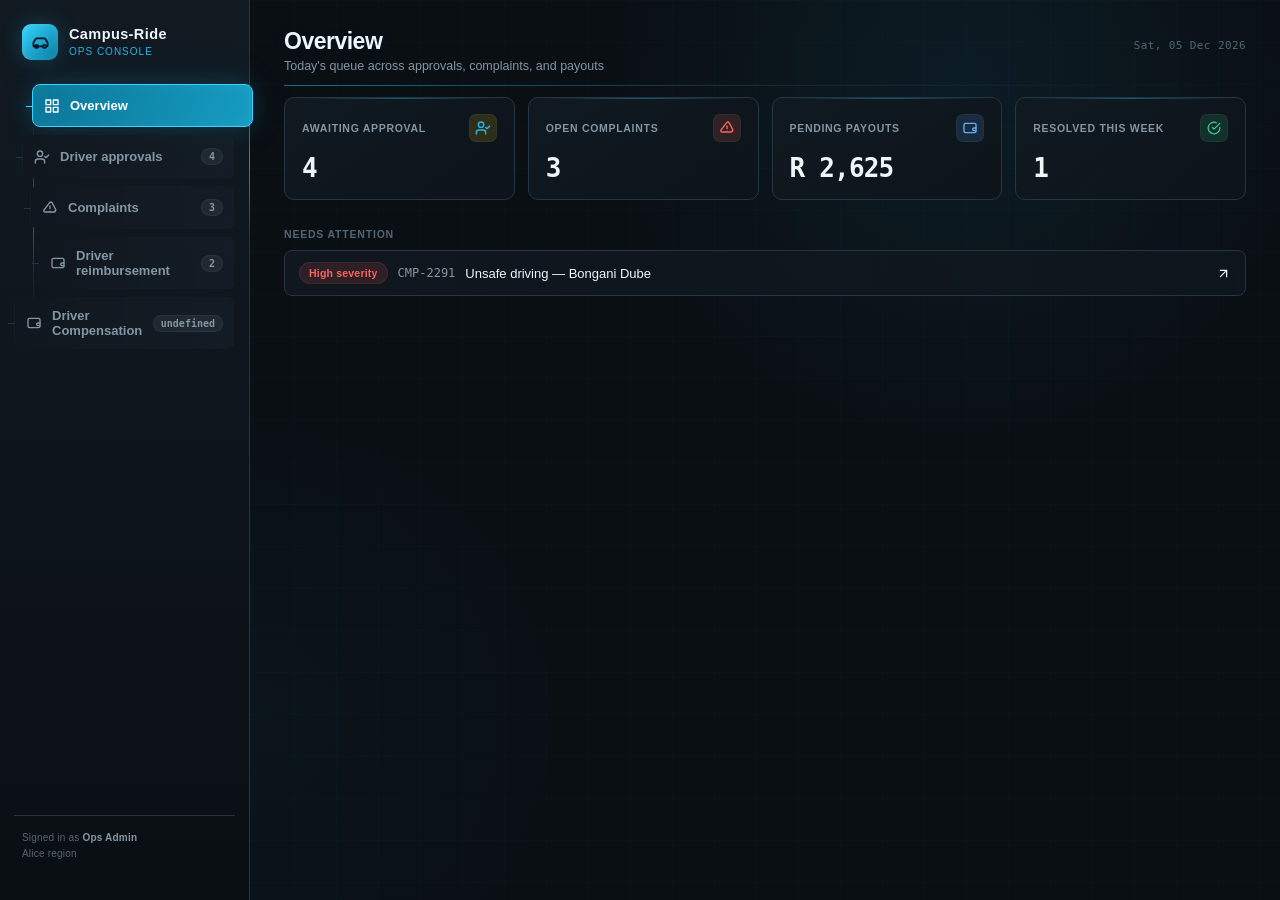
==== index.html @ ac3443a0 "Add admin dashboard" ====
<!DOCTYPE html>
<html lang="en">
<head>
<meta charset="UTF-8">
<meta name="viewport" content="width=device-width, initial-scale=1.0">
<title>Campus-Ride — Admin Console</title>
<link rel="stylesheet" href="styles.css">
</head>
<body>

<div class="fd-root">
  <div class="fd-shell">

    <aside class="fd-sidebar">

      <!-- Campus-Ride Brand -->
      <div class="fd-brand">

        <div class="fd-brand-mark">
          <svg viewBox="0 0 24 24" width="19" height="19" fill="none"
            stroke="currentColor" stroke-width="2.2"
            stroke-linecap="round" stroke-linejoin="round">

            <path d="M19 17h1a1 1 0 0 0 1-1v-3.28a2 2 0 0 0-.32-1.09L18.16 7.6A2 2 0 0 0 16.48 6.7H7.52A2 2 0 0 0 5.84 7.6L3.32 11.63A2 2 0 0 0 3 12.72V16a1 1 0 0 0 1 1h1"/>
            <path d="M5 17h9"/>
            <circle cx="7" cy="17" r="2"/>
            <circle cx="17" cy="17" r="2"/>

          </svg>
        </div>

        <div class="fd-brand-text">

          <div class="fd-brand-title">
            Campus-Ride
          </div>

          <div class="fd-brand-sub">
           Ops console
          </div>

        </div>

      </div>

      <!-- Navigation -->
      <nav class="fd-nav" id="fd-nav">
        <!-- nav items are rendered by app.js so their counts stay in sync -->
      </nav>

      <!-- Sidebar Footer -->
      <div class="fd-sidebar-foot">
        Signed in as
        <strong style="color: var(--muted);">
          Ops Admin
        </strong>
        <br>
        Alice region
      </div>

    </aside>

    <!-- Main Content -->
    <main class="fd-main">

      <div class="fd-topline">

        <div>

          <div class="fd-h1" id="fd-title">
            Overview
          </div>

          <div class="fd-h1-sub" id="fd-subtitle">
            Today's queue across approvals, complaints, and payouts
          </div>

        </div>

        <div class="fd-date fd-mono" id="fd-date"></div>

      </div>

      <!-- Active tab content -->
      <div id="fd-tab-content">
        <!-- active tab renders here -->
      </div>

    </main>

  </div>

  <!-- Toast notifications -->
  <div id="fd-toast-slot"></div>

</div>

<script src="script.js"></script>

</body>
</html>
---- styles.css ----
/* ============================================================
   CAMPUS CAB — FUTURISTIC DISPATCH CONSOLE
   Dark instrument-panel UI + ocean-blue signal accent
   ============================================================ */

* {
    box-sizing: border-box;
}

html {
    scroll-behavior: smooth;
}

body {
    margin: 0;
    background: #0a0f14;
}

/* ============================================================
   ROOT
   ============================================================ */

.fd-root {
    --bg: #0a0f14;
    --bg-deep: #070b10;

    --panel: #10171f;
    --panel-raised: #151f29;
    --panel-hover: #192631;

    --line: #263542;
    --line-soft: #1a2731;

    --text: #edf7fa;
    --muted: #8496a3;
    --muted-2: #536572;

    --signal: #20b8e8;
    --signal-bright: #36d5ff;
    --signal-dark: #087a9f;
    --signal-ink: #03151c;

    --good: #38d49a;
    --good-ink: #05291c;

    --bad: #ff625c;
    --bad-ink: #350807;

    --warn: #f5c518;
    --info: #5eb0ff;

    --radius: 10px;

    min-height: 100vh;

    font-family:
        -apple-system,
        BlinkMacSystemFont,
        "Segoe UI",
        Helvetica,
        Arial,
        sans-serif;

    color: var(--text);
    background:
        radial-gradient(
            circle at 75% 10%,
            rgba(32, 184, 232, 0.08),
            transparent 28%
        ),
        radial-gradient(
            circle at 20% 80%,
            rgba(32, 184, 232, 0.035),
            transparent 25%
        ),
        var(--bg);

    position: relative;
    overflow-x: hidden;
}

/* futuristic background grid */

.fd-root::before {
    content: "";
    position: fixed;
    inset: 0;

    background-image:
        linear-gradient(
            rgba(32, 184, 232, 0.025) 1px,
            transparent 1px
        ),
        linear-gradient(
            90deg,
            rgba(32, 184, 232, 0.025) 1px,
            transparent 1px
        );

    background-size: 42px 42px;
    pointer-events: none;
    z-index: 0;
}

/* subtle scan line */

.fd-root::after {
    content: "";
    position: fixed;
    left: 0;
    right: 0;
    height: 1px;

    background: rgba(32, 184, 232, 0.07);

    animation: fd-scan 8s linear infinite;

    pointer-events: none;
    z-index: 100;
}

@keyframes fd-scan {
    from {
        top: 0;
    }

    to {
        top: 100%;
    }
}

.fd-mono {
    font-family:
        ui-monospace,
        SFMono-Regular,
        "SF Mono",
        Menlo,
        Consolas,
        monospace;

    font-variant-numeric: tabular-nums;
}

/* ============================================================
   SHELL
   ============================================================ */

.fd-shell {
    display: grid;
    grid-template-columns: 250px 1fr;
    min-height: 100vh;

    position: relative;
    z-index: 1;
}

/* ============================================================
   SIDEBAR
   ============================================================ */

.fd-sidebar {
    background:
        linear-gradient(
            180deg,
            rgba(18, 27, 35, 0.98),
            rgba(10, 15, 20, 0.98)
        );

    border-right: 1px solid var(--line);

    padding: 24px 14px;

    display: flex;
    flex-direction: column;
    gap: 24px;

    position: relative;
}

/* glowing edge */

.fd-sidebar::after {
    content: "";
    position: absolute;

    top: 80px;
    right: -1px;

    width: 1px;
    height: 160px;

    background: linear-gradient(
        transparent,
        var(--signal),
        transparent
    );

    opacity: 0.7;
}

/* ============================================================
   BRAND
   ============================================================ */

.fd-brand {
    display: flex;
    align-items: center;
    gap: 11px;
    padding: 0 8px;
}

.fd-brand-mark {
    width: 36px;
    height: 36px;

    border-radius: 9px;

    background: linear-gradient(
        135deg,
        var(--signal-bright),
        var(--signal-dark)
    );

    color: var(--signal-ink);

    display: flex;
    align-items: center;
    justify-content: center;

    font-weight: 900;
    font-size: 15px;

    box-shadow:
        0 0 20px rgba(32, 184, 232, 0.25),
        inset 0 0 8px rgba(255, 255, 255, 0.12);

    flex-shrink: 0;
}

.fd-brand-mark svg {
    display: block;
}

.fd-brand-text {
    line-height: 1.15;
}

.fd-brand-title {
    font-weight: 800;
    font-size: 14.5px;
    letter-spacing: 0.4px;
}

.fd-brand-sub {
    font-size: 10px;
    color: var(--signal);
    letter-spacing: 1px;
    text-transform: uppercase;
    margin-top: 3px;
}

/* ============================================================
   LADDER NAVIGATION
   ============================================================ */

.fd-nav {
    display: flex;
    flex-direction: column;
    gap: 8px;

    position: relative;
}

/* vertical ladder line */

.fd-nav::before {
    content: "";
    position: absolute;

    left: 19px;
    top: 15px;
    bottom: 15px;

    width: 1px;

    background: linear-gradient(
        to bottom,
        transparent,
        var(--line),
        var(--signal),
        var(--line),
        transparent
    );

    opacity: 0.55;
}

/* every tab moves progressively to the right */

.fd-navitem {
    --step: 0px;

    display: flex;
    align-items: center;
    gap: 10px;

    min-height: 43px;

    padding: 10px 11px;

    margin-left: var(--step);

    border-radius: 8px;

    color: var(--muted);

    font-size: 13px;
    font-weight: 650;

    cursor: pointer;

    border: 1px solid transparent;

    background:
        linear-gradient(
            90deg,
            rgba(16, 23, 31, 0.95),
            rgba(21, 31, 41, 0.72)
        );

    text-align: left;
    width: calc(100% - var(--step));

    transition:
        transform 0.32s cubic-bezier(.2,.8,.2,1),
        background 0.25s ease,
        color 0.25s ease,
        border-color 0.25s ease,
        box-shadow 0.25s ease;

    font-family: inherit;

    position: relative;
    z-index: 2;
}

/* ladder positioning */

.fd-navitem:nth-child(1) {
    --step: 0px;
}

.fd-navitem:nth-child(2) {
    --step: 8px;
}

.fd-navitem:nth-child(3) {
    --step: 16px;
}

.fd-navitem:nth-child(4) {
    --step: 24px;
}

/* little ladder connector */

.fd-navitem::before {
    content: "";

    position: absolute;

    left: -7px;
    top: 50%;

    width: 7px;
    height: 1px;

    background: var(--line);

    transition:
        background 0.25s ease,
        box-shadow 0.25s ease;
}

/* hover */

.fd-navitem:hover {
    color: var(--text);

    background:
        linear-gradient(
            90deg,
            rgba(25, 39, 50, 0.98),
            rgba(28, 49, 62, 0.9)
        );

    border-color: rgba(32, 184, 232, 0.22);

    transform: translateX(5px);

    box-shadow:
        0 0 20px rgba(32, 184, 232, 0.06);
}

/* ACTIVE TAB — slides forward */

.fd-navitem.active {
    color: #ffffff;

    background:
        linear-gradient(
            100deg,
            rgba(11, 123, 159, 0.95),
            rgba(22, 174, 215, 0.88)
        );

    border-color: var(--signal-bright);

    transform: translateX(18px);

    box-shadow:
        0 0 25px rgba(32, 184, 232, 0.18),
        0 0 55px rgba(32, 184, 232, 0.06),
        inset 0 0 16px rgba(255, 255, 255, 0.05);

    animation: fd-tab-forward 0.32s ease-out;
}

@keyframes fd-tab-forward {
    0% {
        transform: translateX(var(--step));
        opacity: 0.65;
    }

    100% {
        transform: translateX(18px);
        opacity: 1;
    }
}

.fd-navitem.active::before {
    background: var(--signal-bright);

    box-shadow:
        0 0 8px var(--signal);
}

.fd-navitem svg {
    flex-shrink: 0;
}

/* tab count */

.fd-navitem .fd-count {
    margin-left: auto;

    font-size: 10px;

    background: rgba(255, 255, 255, 0.06);

    color: var(--muted);

    padding: 2px 7px;

    border-radius: 20px;

    font-family: ui-monospace, monospace;

    border: 1px solid rgba(255,255,255,0.05);

    transition:
        background 0.2s ease,
        color 0.2s ease;
}

.fd-navitem.active .fd-count {
    background: rgba(255,255,255,0.18);
    color: white;
    border-color: rgba(255,255,255,0.15);
}

/* ============================================================
   SIDEBAR FOOTER
   ============================================================ */

.fd-sidebar-foot {
    margin-top: auto;

    padding: 14px 8px;

    border-top: 1px solid var(--line);

    font-size: 10px;

    color: var(--muted-2);

    line-height: 1.6;

    letter-spacing: 0.2px;
}

/* ============================================================
   MAIN AREA
   ============================================================ */

.fd-main {
    padding: 28px 34px 70px;

    max-width: 1240px;

    width: 100%;
}

/* ============================================================
   HEADER
   ============================================================ */

.fd-topline {
    display: flex;

    align-items: baseline;

    justify-content: space-between;

    margin-bottom: 24px;

    position: relative;
}

.fd-topline::after {
    content: "";

    position: absolute;

    left: 0;
    bottom: -13px;

    width: 100%;
    height: 1px;

    background: linear-gradient(
        90deg,
        var(--signal),
        var(--line),
        transparent
    );

    opacity: 0.55;
}

.fd-h1 {
    font-size: 23px;

    font-weight: 850;

    letter-spacing: -0.5px;

    text-shadow:
        0 0 18px rgba(32, 184, 232, 0.08);
}

.fd-h1-sub {
    color: var(--muted);

    font-size: 12.5px;

    margin-top: 4px;
}

.fd-date {
    font-size: 11px;

    color: var(--muted-2);

    font-family: ui-monospace, monospace;

    letter-spacing: 0.4px;
}

/* ============================================================
   KPI CARDS
   ============================================================ */

.fd-kpis {
    display: grid;

    grid-template-columns: repeat(4, 1fr);

    gap: 13px;

    margin-bottom: 28px;
}

.fd-kpi {
    position: relative;

    background:
        linear-gradient(
            145deg,
            rgba(17, 26, 34, 0.98),
            rgba(13, 20, 27, 0.96)
        );

    border: 1px solid var(--line);

    border-radius: var(--radius);

    padding: 16px 17px;

    overflow: hidden;

    transition:
        transform 0.2s ease,
        border-color 0.2s ease,
        box-shadow 0.2s ease;
}

/* top signal line */

.fd-kpi::before {
    content: "";

    position: absolute;

    top: 0;
    left: 15px;
    right: 15px;

    height: 1px;

    background: linear-gradient(
        90deg,
        transparent,
        var(--signal),
        transparent
    );

    opacity: 0.4;
}

.fd-kpi:hover {
    transform: translateY(-3px);

    border-color: rgba(32, 184, 232, 0.35);

    box-shadow:
        0 10px 30px rgba(0,0,0,0.25),
        0 0 20px rgba(32,184,232,0.05);
}

.fd-kpi-top {
    display: flex;

    align-items: center;

    justify-content: space-between;

    margin-bottom: 11px;
}

.fd-kpi-label {
    font-size: 10.5px;

    color: var(--muted);

    text-transform: uppercase;

    letter-spacing: 0.7px;

    font-weight: 750;
}

.fd-kpi-value {
    font-size: 26px;

    font-weight: 850;

    font-family: ui-monospace, monospace;

    letter-spacing: -0.8px;
}

.fd-kpi-icon {
    width: 28px;
    height: 28px;

    border-radius: 7px;

    display: flex;

    align-items: center;

    justify-content: center;

    border: 1px solid rgba(255,255,255,0.04);
}

/* ============================================================
   SEARCH
   ============================================================ */

.fd-searchbar {
    display: flex;

    align-items: center;

    gap: 10px;

    background:
        linear-gradient(
            90deg,
            var(--panel),
            rgba(21, 31, 41, 0.85)
        );

    border: 1px solid var(--line);

    border-radius: 8px;

    padding: 10px 13px;

    margin-bottom: 16px;

    max-width: 420px;

    transition:
        border-color 0.2s ease,
        box-shadow 0.2s ease;
}

.fd-searchbar:focus-within {
    border-color: var(--signal);

    box-shadow:
        0 0 0 3px rgba(32,184,232,0.08),
        0 0 20px rgba(32,184,232,0.05);
}

.fd-searchbar input {
    background: none;

    border: none;

    outline: none;

    color: var(--text);

    font-size: 13px;

    width: 100%;

    font-family: inherit;
}

.fd-searchbar input::placeholder {
    color: var(--muted-2);
}

/* ============================================================
   FILTERS
   ============================================================ */

.fd-filters {
    display: flex;

    gap: 8px;

    margin-bottom: 17px;

    flex-wrap: wrap;
}

.fd-chip {
    border: 1px solid var(--line);

    background: var(--panel);

    color: var(--muted);

    font-size: 11.5px;

    font-weight: 650;

    padding: 6px 12px;

    border-radius: 20px;

    cursor: pointer;

    font-family: inherit;

    transition:
        background 0.2s ease,
        color 0.2s ease,
        border-color 0.2s ease,
        transform 0.15s ease;
}

.fd-chip:hover {
    border-color: rgba(32,184,232,0.4);
    color: var(--text);
    transform: translateY(-1px);
}

.fd-chip.active {
    background:
        linear-gradient(
            135deg,
            var(--signal),
            var(--signal-dark)
        );

    color: white;

    border-color: var(--signal);

    box-shadow:
        0 0 16px rgba(32,184,232,0.18);
}

/* ============================================================
   TICKET CARDS
   ============================================================ */

.fd-ticket {
    position: relative;

    display: grid;

    grid-template-columns: 96px 1fr;

    background:
        linear-gradient(
            145deg,
            rgba(17, 25, 33, 0.98),
            rgba(13, 19, 25, 0.98)
        );

    border: 1px solid var(--line);

    border-radius: var(--radius);

    margin-bottom: 14px;

    overflow: hidden;

    transition:
        transform 0.2s ease,
        border-color 0.2s ease,
        box-shadow 0.2s ease;
}

.fd-ticket:hover {
    transform: translateY(-2px);

    border-color: rgba(32,184,232,0.25);

    box-shadow:
        0 12px 30px rgba(0,0,0,0.2),
        0 0 22px rgba(32,184,232,0.035);
}

/* ============================================================
   TICKET STUB
   ============================================================ */

.fd-ticket-stub {
    background:
        linear-gradient(
            180deg,
            rgba(21, 31, 41, 0.98),
            rgba(13, 20, 27, 0.98)
        );

    border-right: 1px dashed var(--line);

    display: flex;

    flex-direction: column;

    align-items: center;

    justify-content: center;

    gap: 6px;

    padding: 14px 6px;

    position: relative;
}

.fd-ticket-stub::before,
.fd-ticket-stub::after {
    content: "";

    position: absolute;

    width: 14px;
    height: 14px;

    background: var(--bg);

    border-radius: 50%;

    right: -8px;
}

.fd-ticket-stub::before {
    top: -7px;
}

.fd-ticket-stub::after {
    bottom: -7px;
}

.fd-ticket-id {
    font-size: 11.5px;

    font-weight: 850;

    letter-spacing: 0.6px;

    color: var(--signal-bright);
}

.fd-ticket-date {
    font-size: 9.5px;

    color: var(--muted-2);
}

/* ============================================================
   TICKET BODY
   ============================================================ */

.fd-ticket-body {
    padding: 17px 19px;
}

.fd-ticket-head {
    display: flex;

    align-items: flex-start;

    justify-content: space-between;

    gap: 12px;
}

.fd-ticket-name {
    font-size: 15px;

    font-weight: 750;
}

.fd-ticket-meta {
    color: var(--muted);

    font-size: 12px;

    margin-top: 3px;
}

/* ============================================================
   BADGES
   ============================================================ */

.fd-badge {
    display: inline-flex;

    align-items: center;

    gap: 5px;

    font-size: 10.5px;

    font-weight: 750;

    padding: 4px 9px;

    border-radius: 20px;

    letter-spacing: 0.2px;

    white-space: nowrap;
}

.fd-badge.good {
    background: rgba(56,212,143,0.12);
    color: var(--good);
    border: 1px solid rgba(56,212,143,0.12);
}

.fd-badge.bad {
    background: rgba(255,98,92,0.12);
    color: var(--bad);
    border: 1px solid rgba(255,98,92,0.12);
}

.fd-badge.warn {
    background: rgba(245,197,24,0.12);
    color: var(--warn);
    border: 1px solid rgba(245,197,24,0.12);
}

.fd-badge.info {
    background: rgba(94,176,255,0.12);
    color: var(--info);
    border: 1px solid rgba(94,176,255,0.12);
}

.fd-badge.neutral {
    background: var(--line);
    color: var(--muted);
}

/* ============================================================
   DOCUMENT CHIPS
   ============================================================ */

.fd-doclist {
    display: flex;

    gap: 8px;

    margin-top: 12px;

    flex-wrap: wrap;
}

.fd-docchip {
    display: flex;

    align-items: center;

    gap: 5px;

    font-size: 11px;

    padding: 5px 9px;

    border-radius: 6px;

    background: var(--panel-raised);

    border: 1px solid var(--line);

    color: var(--muted);
}

.fd-docchip.verified {
    color: var(--good);
}

.fd-docchip.missing,
.fd-docchip.expired {
    color: var(--bad);
}

.fd-docchip.pending {
    color: var(--signal);
}

/* ============================================================
   DETAIL ROWS
   ============================================================ */

.fd-row {
    display: flex;

    align-items: center;

    gap: 16px;

    margin-top: 10px;

    flex-wrap: wrap;
}

.fd-detail {
    display: flex;

    align-items: center;

    gap: 6px;

    font-size: 12px;

    color: var(--muted);
}

.fd-desc {
    font-size: 12.5px;

    color: #c7d1d8;

    line-height: 1.55;

    margin-top: 10px;

    background:
        linear-gradient(
            135deg,
            rgba(21,31,41,0.95),
            rgba(15,23,30,0.95)
        );

    border: 1px solid var(--line-soft);

    border-radius: 8px;

    padding: 10px 12px;
}

/* ============================================================
   BUTTONS
   ============================================================ */

.fd-actions {
    display: flex;

    gap: 8px;

    margin-top: 14px;

    flex-wrap: wrap;
}

.fd-btn {
    display: inline-flex;

    align-items: center;

    gap: 6px;

    font-size: 12px;

    font-weight: 700;

    padding: 7px 13px;

    border-radius: 7px;

    border: 1px solid var(--line);

    background: var(--panel-raised);

    color: var(--text);

    cursor: pointer;

    transition:
        transform 0.12s ease,
        box-shadow 0.2s ease,
        border-color 0.2s ease;
    
    font-family: inherit;
}

.fd-btn:active {
    transform: scale(0.97);
}

.fd-btn:hover {
    border-color: rgba(32,184,232,0.35);
}

.fd-btn.primary {
    background: var(--good);

    border-color: var(--good);

    color: var(--good-ink);

    box-shadow:
        0 0 14px rgba(56,212,143,0.08);
}

.fd-btn.primary:hover {
    box-shadow:
        0 0 20px rgba(56,212,143,0.18);
}

.fd-btn.danger {
    background: var(--bad);

    border-color: var(--bad);

    color: var(--bad-ink);
}

.fd-btn.signal {
    background:
        linear-gradient(
            135deg,
            var(--signal-bright),
            var(--signal-dark)
        );

    border-color: var(--signal);

    color: white;

    box-shadow:
        0 0 16px rgba(32,184,232,0.1);
}

.fd-btn.ghost {
    background: none;
}

.fd-btn:disabled {
    opacity: 0.4;
    cursor: not-allowed;
}

/* ============================================================
   INLINE FORMS
   ============================================================ */

.fd-inlineform {
    margin-top: 12px;

    display: flex;

    gap: 8px;
}

.fd-inlineform textarea,
.fd-inlineform input {
    flex: 1;

    background: var(--bg);

    border: 1px solid var(--line);

    border-radius: 7px;

    padding: 8px 10px;

    color: var(--text);

    font-size: 12px;

    font-family: inherit;

    resize: vertical;

    min-height: 38px;

    outline: none;

    transition:
        border-color 0.2s ease,
        box-shadow 0.2s ease;
}

.fd-inlineform textarea:focus,
.fd-inlineform input:focus {
    border-color: var(--signal);

    box-shadow:
        0 0 0 3px rgba(32,184,232,0.07);
}

/* ============================================================
   EMPTY STATE
   ============================================================ */

.fd-empty {
    text-align: center;

    padding: 60px 20px;

    color: var(--muted-2);

    border: 1px dashed var(--line);

    border-radius: var(--radius);

    background:
        radial-gradient(
            circle,
            rgba(32,184,232,0.025),
            transparent 60%
        );
}

.fd-empty svg {
    margin-bottom: 10px;
    opacity: 0.55;
}

.fd-empty-title {
    color: var(--muted);

    font-weight: 700;

    font-size: 14px;

    margin-bottom: 4px;
}

.fd-amount {
    font-family: ui-monospace, monospace;

    font-weight: 850;

    font-size: 17px;

    color: var(--signal-bright);
}

.fd-section-label {
    font-size: 10.5px;

    text-transform: uppercase;

    letter-spacing: 0.8px;

    color: var(--muted-2);

    font-weight: 750;

    margin: 25px 0 10px;
}

.fd-section-label:first-child {
    margin-top: 0;
}

/* ============================================================
   NEEDS ATTENTION
   ============================================================ */

.fd-attn {
    display: flex;

    align-items: center;

    justify-content: space-between;

    background:
        linear-gradient(
            90deg,
            var(--panel),
            rgba(16,23,31,0.8)
        );

    border: 1px solid var(--line);

    border-radius: 8px;

    padding: 11px 14px;

    margin-bottom: 8px;

    cursor: pointer;

    transition:
        transform 0.18s ease,
        border-color 0.18s ease,
        background 0.18s ease;
}

.fd-attn:hover {
    transform: translateX(3px);

    border-color: rgba(32,184,232,0.3);

    background: var(--panel-hover);
}

.fd-attn-left {
    display: flex;

    align-items: center;

    gap: 10px;
}

/* ============================================================
   TOAST
   ============================================================ */

.fd-toast {
    position: fixed;

    bottom: 22px;
    right: 22px;

    background:
        linear-gradient(
            135deg,
            #18232c,
            #111920
        );

    border: 1px solid var(--line);

    border-left: 3px solid var(--signal);

    padding: 12px 16px;

    border-radius: 8px;

    font-size: 12.5px;

    font-weight: 650;

    box-shadow:
        0 12px 35px rgba(0,0,0,0.4),
        0 0 25px rgba(32,184,232,0.06);

    z-index: 50;

    animation: fd-toast-in 0.2s ease-out;
}

@keyframes fd-toast-in {
    from {
        opacity: 0;
        transform: translateY(8px);
    }

    to {
        opacity: 1;
        transform: translateY(0);
    }
}

/* ============================================================
   CONTENT TRANSITION
   ============================================================ */

#fd-tab-content {
    animation: fd-content-in 0.28s ease-out;
}

@keyframes fd-content-in {
    from {
        opacity: 0;
        transform: translateY(5px);
    }

    to {
        opacity: 1;
        transform: translateY(0);
    }
}

/* ============================================================
   RESPONSIVE
   ============================================================ */

@media (max-width: 900px) {

    .fd-shell {
        grid-template-columns: 1fr;
    }

    .fd-sidebar {
        flex-direction: column;

        border-right: none;
        border-bottom: 1px solid var(--line);

        padding: 15px;

        gap: 15px;
    }

    .fd-nav {
        flex-direction: row;

        overflow-x: auto;

        padding-bottom: 4px;
    }

    .fd-nav::before {
        display: none;
    }

    .fd-navitem,
    .fd-navitem:nth-child(1),
    .fd-navitem:nth-child(2),
    .fd-navitem:nth-child(3),
    .fd-navitem:nth-child(4) {
        --step: 0px;

        margin-left: 0;

        width: auto;

        min-width: max-content;
    }

    .fd-navitem::before {
        display: none;
    }

    .fd-navitem.active {
        transform: translateY(-3px);
    }

    .fd-kpis {
        grid-template-columns: repeat(2, 1fr);
    }

    .fd-main {
        padding: 20px;
    }
}

@media (max-width: 600px) {

    .fd-kpis {
        grid-template-columns: 1fr;
    }

    .fd-ticket {
        grid-template-columns: 1fr;
    }

    .fd-ticket-stub {
        flex-direction: row;

        border-right: none;

        border-bottom: 1px dashed var(--line);

        justify-content: flex-start;

        padding: 9px 14px;
    }

    .fd-ticket-stub::before,
    .fd-ticket-stub::after {
        display: none;
    }

    .fd-topline {
        align-items: flex-start;

        flex-direction: column;

        gap: 8px;
    }

    .fd-inlineform {
        flex-direction: column;
    }
}
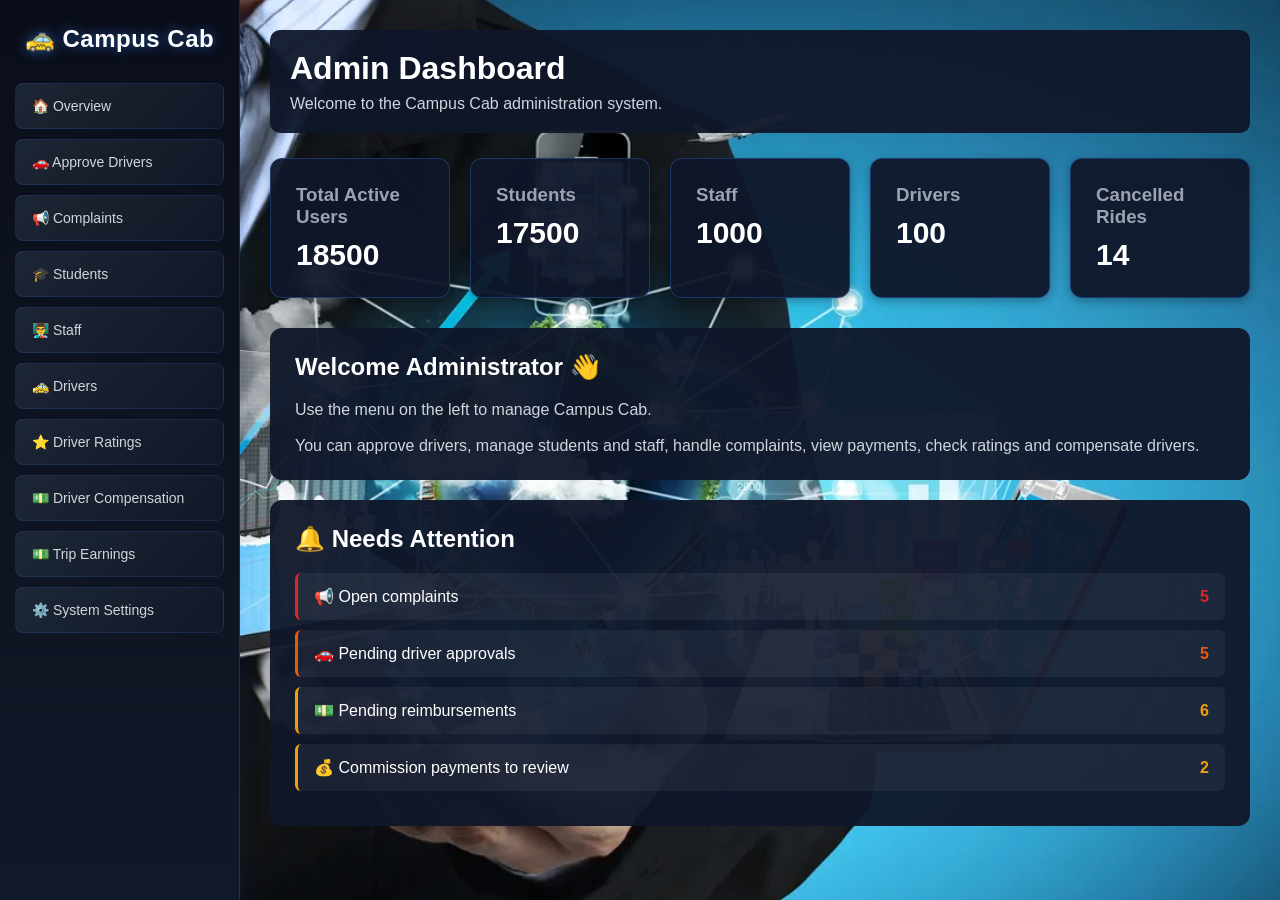
==== commit 232a06fa: "Add files via upload" ====
--- a/index.html
+++ b/index.html
@@ -1,101 +1,906 @@
-<!DOCTYPE html>
-<html lang="en">
-<head>
-<meta charset="UTF-8">
-<meta name="viewport" content="width=device-width, initial-scale=1.0">
-<title>Campus-Ride — Admin Console</title>
-<link rel="stylesheet" href="styles.css">
-</head>
-<body>
-
-<div class="fd-root">
-  <div class="fd-shell">
-
-    <aside class="fd-sidebar">
-
-      <!-- Campus-Ride Brand -->
-      <div class="fd-brand">
-
-        <div class="fd-brand-mark">
-          <svg viewBox="0 0 24 24" width="19" height="19" fill="none"
-            stroke="currentColor" stroke-width="2.2"
-            stroke-linecap="round" stroke-linejoin="round">
-
-            <path d="M19 17h1a1 1 0 0 0 1-1v-3.28a2 2 0 0 0-.32-1.09L18.16 7.6A2 2 0 0 0 16.48 6.7H7.52A2 2 0 0 0 5.84 7.6L3.32 11.63A2 2 0 0 0 3 12.72V16a1 1 0 0 0 1 1h1"/>
-            <path d="M5 17h9"/>
-            <circle cx="7" cy="17" r="2"/>
-            <circle cx="17" cy="17" r="2"/>
-
-          </svg>
-        </div>
-
-        <div class="fd-brand-text">
-
-          <div class="fd-brand-title">
-            Campus-Ride
-          </div>
-
-          <div class="fd-brand-sub">
-           Ops console
-          </div>
-
-        </div>
-
-      </div>
-
-      <!-- Navigation -->
-      <nav class="fd-nav" id="fd-nav">
-        <!-- nav items are rendered by app.js so their counts stay in sync -->
-      </nav>
-
-      <!-- Sidebar Footer -->
-      <div class="fd-sidebar-foot">
-        Signed in as
-        <strong style="color: var(--muted);">
-          Ops Admin
-        </strong>
-        <br>
-        Alice region
-      </div>
-
-    </aside>
-
-    <!-- Main Content -->
-    <main class="fd-main">
-
-      <div class="fd-topline">
-
-        <div>
-
-          <div class="fd-h1" id="fd-title">
-            Overview
-          </div>
-
-          <div class="fd-h1-sub" id="fd-subtitle">
-            Today's queue across approvals, complaints, and payouts
-          </div>
-
-        </div>
-
-        <div class="fd-date fd-mono" id="fd-date"></div>
-
-      </div>
-
-      <!-- Active tab content -->
-      <div id="fd-tab-content">
-        <!-- active tab renders here -->
-      </div>
-
-    </main>
-
-  </div>
-
-  <!-- Toast notifications -->
-  <div id="fd-toast-slot"></div>
-
-</div>
-
-<script src="script.js"></script>
-
-</body>
-</html>+
+<!DOCTYPE html>
+<html lang="en">
+<head>
+    <meta charset="UTF-8">
+    <meta name="viewport" content="width=device-width, initial-scale=1.0">
+
+    <title>Campus Cab - Admin Dashboard</title>
+       <link rel="stylesheet"
+       href="styles.css">
+
+</head>
+
+
+<body>
+
+
+<!-- ================= SIDEBAR ================= -->
+
+<div class="sidebar">
+
+    <h2>🚕 Campus Cab</h2>
+
+    <button class="menu active" onclick="showPage('dashboard', this)">
+        🏠 Overview
+    </button>
+
+    <button class="menu" onclick="showPage('drivers', this)">
+        🚗 Approve Drivers
+    </button>
+
+    <button class="menu" onclick="showPage('complaints', this)">
+        📢 Complaints
+    </button>
+
+    <button class="menu" onclick="showPage('students', this)">
+        🎓 Students
+    </button>
+
+    <button class="menu" onclick="showPage('staff', this)">
+        👨‍🏫 Staff
+    </button>
+    <button class="menu" onclick="showPage('driversList', this)">
+    🚕 Drivers
+</button>
+    <button class="menu" onclick="showPage('ratings', this)">
+        ⭐ Driver Ratings
+    </button>
+
+    <button class="menu" onclick="showPage('reimbursement', this)">
+        💵 Driver Compensation
+    </button>
+
+    <button class="menu" onclick="showPage('driverCompensation', this)">
+        💵 Trip Earnings
+
+    <button class="menu" onclick="showPage('settings', this)">
+        ⚙️ System Settings
+    </button>
+
+</div>
+
+
+
+<!-- ================= MAIN ================= -->
+
+<div class="main">
+
+
+<!-- ================= DASHBOARD ================= -->
+
+<div id="dashboard" class="page active">
+
+    <div class="header">
+
+        <h1> Admin Dashboard</h1>
+
+        <p>
+            Welcome to the Campus Cab administration system.
+        </p>
+
+    </div>
+<div class="cards">
+
+    <div class="card">
+        <h3>Total Active Users</h3>
+        <p id="activeUsersCount">18500</p>
+    </div>
+
+    <div class="card">
+        <h3>Students</h3>
+        <p id="studentCount">17500</p>
+    </div>
+
+    <div class="card">
+        <h3>Staff</h3>
+        <p id="staffCount">1000</p>
+    </div>
+
+    <div class="card">
+        <h3>Drivers</h3>
+        <p id="driverCount">100</p>
+    </div>
+
+    <div class="card">
+        <h3>Cancelled Rides</h3>
+        <p id="cancelledRidesCount">14</p>
+    </div>
+
+</div>
+
+
+    <div class="section">
+
+        <h2>Welcome Administrator 👋</h2>
+
+        <p>
+            Use the menu on the left to manage Campus Cab.
+        </p>
+
+        <br>
+
+        <p>
+            You can approve drivers, manage students and staff,
+            handle complaints, view payments, check ratings and
+            compensate drivers.
+        </p>
+
+    </div>
+<div class="section">
+
+    <h2>🔔 Needs Attention</h2>
+
+    <div id="alertsPanel"></div>
+
+</div>
+</div>
+
+
+
+<!-- ================= DRIVERS ================= -->
+
+<!-- ================= DRIVERS LIST ================= -->
+
+<div id="driversList" class="page">
+
+    <div class="section">
+
+        <h2>🚕 Drivers</h2>
+
+        <input
+            type="text"
+            class="search"
+            placeholder="Search driver..."
+            onkeyup="searchTable(this, 'driversListTable')"
+        >
+
+        <table id="driversListTable">
+
+            <tr>
+                <th>Driver ID</th>
+                <th>Name</th>
+                <th>Vehicle</th>
+                <th>Status</th>
+            </tr>
+
+            <tr>
+                <td>DRV-0417</td>
+                <td>Nomvula Khumalo</td>
+                <td>Toyota Corolla Quest</td>
+                <td class="driverListStatus active">Active</td>
+            </tr>
+
+            <tr>
+                <td>DRV-0418</td>
+                <td>Sipho Mahlangu</td>
+                <td>Hyundai Grand i10</td>
+                <td class="driverListStatus active">Active</td>
+            </tr>
+
+            <tr>
+                <td>DRV-0419</td>
+                <td>Aisha Patel</td>
+                <td>Volkswagen Polo Vivo</td>
+                <td class="driverListStatus active">Active</td>
+            </tr>
+
+            <tr>
+                <td>DRV-0355</td>
+                <td>Bongani Dube</td>
+                <td>Toyota Etios</td>
+                <td class="driverListStatus suspended">Suspended</td>
+            </tr>
+
+            <tr>
+                <td>DRV-0361</td>
+                <td>Precious Mokoena</td>
+                <td>Nissan Almera</td>
+                <td class="driverListStatus active">Active</td>
+            </tr>
+
+        </table>
+
+    </div>
+
+</div>
+
+
+
+<!-- ================= DRIVER APPROVAL ================= -->
+
+<div id="drivers" class="page">
+
+    <div class="section">
+
+        <h2>🚗 Driver Approval</h2>
+
+        <input
+            type="text"
+            class="search"
+            placeholder="Search driver..."
+            onkeyup="searchTable(this, 'driverTable')"
+        >
+
+        <table id="driverTable">
+
+            <tr>
+                <th>Name</th>
+                <th>Vehicle</th>
+                <th>Registration</th>
+                <th>Status</th>
+                <th>Action</th>
+            </tr>
+
+            <tr>
+                <td>Thabo Mokoena</td>
+                <td>Toyota Corolla</td>
+                <td>CA 123 456</td>
+                <td class="status">Pending</td>
+
+                <td>
+                    <button class="approve" onclick="approveDriver(this)">Approve</button>
+                    <button class="reject" onclick="rejectDriver(this)">Reject</button>
+                </td>
+            </tr>
+
+            <tr>
+                <td>Lerato Molefe</td>
+                <td>VW Polo</td>
+                <td>EC 456 789</td>
+                <td class="status">Pending</td>
+
+                <td>
+                    <button class="approve" onclick="approveDriver(this)">Approve</button>
+                    <button class="reject" onclick="rejectDriver(this)">Reject</button>
+                </td>
+            </tr>
+
+            <tr>
+                <td>Sam Nkosi</td>
+                <td>Hyundai i20</td>
+                <td>CA 777 888</td>
+                <td class="status">Pending</td>
+
+                <td>
+                    <button class="approve" onclick="approveDriver(this)">Approve</button>
+                    <button class="reject" onclick="rejectDriver(this)">Reject</button>
+                </td>
+            </tr>
+
+            <tr>
+                <td>Molefe James</td>
+                <td>VW Polo</td>
+                <td>EC 499 759</td>
+                <td class="status">Pending</td>
+
+                <td>
+                    <button class="approve" onclick="approveDriver(this)">Approve</button>
+                    <button class="reject" onclick="rejectDriver(this)">Reject</button>
+                </td>
+            </tr>
+
+            <tr>
+                <td>Simamkele Vashe</td>
+                <td>BMW</td>
+                <td>GP 485 258</td>
+                <td class="status">Pending</td>
+
+                <td>
+                    <button class="approve" onclick="approveDriver(this)">Approve</button>
+                    <button class="reject" onclick="rejectDriver(this)">Reject</button>
+                </td>
+            </tr>
+
+        </table>
+
+    </div>
+
+</div>
+
+
+
+<!-- ================= COMPLAINTS ================= -->
+
+<div id="complaints" class="page">
+
+    <div class="section">
+
+        <h2>📢 Complaints</h2>
+
+        <table id="complaintsTable">
+
+            <tr>
+                <th>Student</th>
+                <th>Complaint</th>
+                <th>Date</th>
+                <th>Status</th>
+                <th>Action</th>
+            </tr>
+
+            <tr>
+
+                <td>Student 001</td>
+
+                <td>Driver arrived late</td>
+
+                <td>25 Aug 2026</td>
+
+                <td class="complaintStatus">
+                    Pending
+                </td>
+
+                <td>
+
+                    <button
+                        class="blue"
+                        onclick="resolveComplaint(this)">
+                        Resolve
+                    </button>
+
+                </td>
+
+            </tr>
+
+
+            <tr>
+
+                <td>Student 002</td>
+
+                <td>Wrong pickup location</td>
+
+                <td>24 Aug 2026</td>
+
+                <td class="complaintStatus">
+                    Investigating
+                </td>
+
+                <td>
+
+                    <button
+                        class="blue"
+                        onclick="resolveComplaint(this)">
+                        Resolve
+                    </button>
+
+                </td>
+
+            </tr>
+
+ <tr>
+
+                <td>Student 003</td>
+
+                <td>Too much money charged</td>
+
+                <td>25 Aug 2026</td>
+
+                <td class="complaintStatus">
+                    Pending
+                </td>
+
+                <td>
+
+                    <button
+                        class="blue"
+                        onclick="resolveComplaint(this)">
+                        Resolve
+                    </button>
+
+                </td>
+
+            </tr>
+
+ <tr>
+
+                <td>Student 004</td>
+
+                <td>Driver plays music too loud</td>
+
+                <td>25 Aug 2026</td>
+
+                <td class="complaintStatus">
+                    Pending
+                </td>
+
+                <td>
+
+                    <button
+                        class="blue"
+                        onclick="resolveComplaint(this)">
+                        Resolve
+                    </button>
+
+                </td>
+
+            </tr>
+
+ <tr>
+
+                <td>Student 005</td>
+
+                <td>Driver arrived late</td>
+
+                <td>25 Aug 2026</td>
+
+                <td class="complaintStatus">
+                    Pending
+                </td>
+
+                <td>
+
+                    <button
+                        class="blue"
+                        onclick="resolveComplaint(this)">
+                        Resolve
+                    </button>
+
+                </td>
+
+            </tr>
+
+
+        </table>
+
+    </div>
+
+</div>
+
+
+
+<!-- ================= STUDENTS ================= -->
+
+<div id="students" class="page">
+
+    <div class="section">
+
+        <h2>🎓 Students</h2>
+
+        <input
+            type="text"
+            class="search"
+            placeholder="Search student..."
+            onkeyup="searchTable(this, 'studentTable')"
+        >
+
+        <table id="studentTable">
+
+            <tr>
+                <th>Student Number</th>
+                <th>Name</th>
+                
+                <th>Status</th>
+            </tr>
+
+            <tr>
+                <td>202600146</td>
+                <td>Karabo Molefe</td>
+                
+                <td>Active</td>
+            </tr>
+
+            <tr>
+                <td>2026002</td>
+                <td>Thabiso Mokoena</td>
+               
+                <td>Active</td>
+            </tr>
+
+            <tr>
+                <td>202600318</td>
+                <td>Lesedi Ndlovu</td>
+                
+                <td>Active</td>
+
+            </tr>
+<tr>
+                <td>202644542</td>
+                <td>Sima Ndlovu</td>
+                
+                <td>Active</td>
+            </tr>
+
+<tr>
+                <td>202600388</td>
+                <td>Karabo Mosia</td>
+                
+                <td>Active</td>
+            </tr>
+
+<tr>
+                <td>202618843</td>
+                <td>Musa Rhadebe</td>
+                
+                <td>Active</td>
+            </tr>
+        </table>
+
+    </div>
+
+</div>
+
+
+
+<!-- ================= STAFF ================= -->
+
+<div id="staff" class="page">
+
+    <div class="section">
+
+        <h2>👨‍🏫 Staff</h2>
+
+        <input
+            type="text"
+            class="search"
+            placeholder="Search staff..."
+            onkeyup="searchTable(this, 'staffTable')"
+        >
+
+        <table id="staffTable">
+
+            <tr>
+                <th>Staff Number</th>
+                <th>Name</th>
+                
+                <th>Status</th>
+            </tr>
+
+            <tr>
+                <td>STA001</td>
+                <td>Dr. John Smith</td>
+                
+                <td>Active</td>
+            </tr>
+
+            <tr>
+                <td>STA002</td>
+                <td>Prof. Sarah Williams</td>
+                
+                <td>Active</td>
+            </tr>
+
+        </table>
+
+    </div>
+
+</div>
+
+
+
+
+
+
+
+<!-- ================= RATINGS ================= -->
+
+<div id="ratings" class="page">
+
+    <div class="section">
+
+        <h2>⭐ Driver Ratings</h2>
+
+        <table id="ratingsTable">
+
+            <tr>
+                <th>Driver</th>
+                <th>Rating</th>
+                <th>Number of Reviews</th>
+                <th>Number of trips</th>
+            </tr>
+
+            <!-- rows injected by JS -->
+
+        </table>
+
+    </div>
+
+</div>
+
+
+
+<!-- ================= Reimbursement ================= -->
+
+<div id="reimbursement" class="page">
+
+    <div class="section">
+
+        <h2> Driver complaints</h2>
+
+   <table id="reimbursementTable">
+
+    <tr>
+        <th>Driver</th>
+        <th>Reason</th>
+        <th>Category</th>
+        <th>Amount</th>
+        <th>Status</th>
+        <th>Action</th>
+    </tr>
+
+<tr>
+
+    <td>Thabo Mokoena</td>
+
+    <td>Cancelled passenger trip</td>
+    <td><span class="claimBadge covered">Covered — Cancellation Policy</span></td>
+    <td class="cancellationAmount">R50</td>
+
+                <td class="compensationStatus">
+                    Pending
+                </td>
+
+                <td>
+
+                    <button
+                        class="green"
+                        onclick="payDriver(this)">
+                      resolve
+                    </button>
+
+                </td>
+
+            </tr>
+
+<tr>
+
+    <td>Pamela Dutywa</td>
+
+    <td>Car faulty</td>
+    <td><span class="claimBadge notCovered">Not Covered — Driver's Vehicle</span></td>
+
+    <td>R150</td>
+
+                <td class="compensationStatus">
+                    Pending
+                </td>
+
+                <td>
+
+                    <button
+                        class="green"
+                        onclick="payDriver(this)">
+                        resolve
+                    </button>
+
+                </td>
+
+            </tr>
+
+          <tr>
+
+    <td>Lerato Molefe</td>
+
+    <td>Vehicle breakdown</td>
+    <td><span class="claimBadge notCovered">Not Covered — Driver's Vehicle</span></td>
+
+    <td>R100</td>
+
+                <td class="compensationStatus">
+                    Pending
+                </td>
+
+                <td>
+
+                    <button
+                        class="green"
+                        onclick="payDriver(this)">
+                        resolve
+                    </button>
+
+                </td>
+
+            </tr>
+
+ <tr>
+
+    <td>Thabo Mokoena</td>
+
+    <td>Left Side Mirror Cracked</td>
+    <td><span class="claimBadge discretionary">Discretionary — Needs Review</span></td>
+
+    <td>R80</td>
+
+                <td class="compensationStatus">
+                    Pending
+                </td>
+
+                <td>
+
+                    <button
+                        class="green"
+                        onclick="payDriver(this)">
+                        resolve
+                    </button>
+
+                </td>
+
+            </tr>
+
+ <tr>
+
+    <td>Mamela James</td>
+
+    <td>Cancelled passenger trip</td>
+    <td><span class="claimBadge covered">Covered — Cancellation Policy</span></td>
+
+   <td class="cancellationAmount">R50</td>
+
+                <td class="compensationStatus">
+                    Pending
+                </td>
+
+                <td>
+
+                    <button
+                        class="green"
+                        onclick="payDriver(this)">
+                        resolve
+                    </button>
+
+                </td>
+
+            </tr>
+
+ <tr>
+
+    <td>Marry Craig</td>
+
+    <td>Cancelled passenger trip</td>
+    <td><span class="claimBadge covered">Covered — Cancellation Policy</span></td>
+
+    <td class="cancellationAmount">R50</td>
+
+                <td class="compensationStatus">
+                    Pending
+                </td>
+
+                <td>
+
+                    <button
+                        class="green"
+                        onclick="payDriver(this)">
+                       resolve
+                    </button>
+
+                </td>
+
+            </tr>
+
+
+
+
+        </table>
+
+    </div>
+
+</div>
+
+
+
+<!-- ================= DRIVER COMPENSATION ================= -->
+
+<div id="driverCompensation" class="page">
+
+    <div class="section">
+
+        <h2>💵 Driver Compensation</h2>
+
+        <div id="compensationKpis" class="cards" style="margin-bottom:25px;"></div>
+
+        <div id="compensationList"></div>
+
+    </div>
+
+</div>
+
+
+
+<!-- ================= SETTINGS ================= -->
+
+<div id="settings" class="page">
+
+    <div class="section">
+
+        <h2>⚙️ System Settings</h2>
+
+        <div class="compCalcBox" style="max-width:400px;">
+
+            <div class="compCalcTitle">Commission Rate</div>
+
+            <p style="color:#d1d5db; font-size:13px; margin-bottom:12px;">
+                This percentage is applied to every driver's total fare
+                when calculating their commission payment.
+            </p>
+
+            <div class="settingsRow">
+                <input type="number" id="commissionRateInput" min="0" max="100" step="1" class="settingsInput">
+                <button class="approve" onclick="saveCommissionRate()">Save Changes</button>
+            </div>
+
+            <p id="settingsSavedMsg" style="color:#4ade80; font-size:13px; margin-top:10px; display:none;">
+                ✓ Commission rate updated.
+            </p>
+
+        </div>
+
+        <div class="compCalcBox" style="max-width:400px; margin-top:20px;">
+
+            <div class="compCalcTitle">Fare Settings</div>
+
+            <p style="color:#d1d5db; font-size:13px; margin-bottom:12px;">
+                These values determine how a ride's total fare is calculated
+                before commission is applied.
+            </p>
+
+            <label style="font-size:13px; color:#d1d5db; display:block; margin-bottom:6px;">Base Fare (R)</label>
+            <div class="settingsRow">
+                <input type="number" id="baseFareInput" class="settingsInput" min="0" step="1">
+            </div>
+
+            <label style="font-size:13px; color:#d1d5db; display:block; margin-bottom:6px;">Price per KM (R)</label>
+            <div class="settingsRow">
+                <input type="number" id="pricePerKmInput" class="settingsInput" min="0" step="0.5">
+                <button class="approve" onclick="saveFareSettings()">Save Changes</button>
+            </div>
+
+            <p id="fareSettingsSavedMsg" style="color:#4ade80; font-size:13px; margin-top:10px; display:none;">
+                ✓ Fare settings updated.
+            </p>
+
+            <div class="compCalcBox" style="margin-top:16px; background:rgba(255,255,255,0.03);">
+                <div class="compCalcTitle">Example: 8km trip</div>
+                <div id="farePreview" class="compCalcLine"></div>
+            </div>
+
+        </div>
+
+        <div class="compCalcBox" style="max-width:400px; margin-top:20px;">
+
+            <div class="compCalcTitle">Cancellation Fee</div>
+
+            <p style="color:#d1d5db; font-size:13px; margin-bottom:12px;">
+                This amount is paid to a driver when a passenger cancels
+                a trip after pickup confirmation.
+            </p>
+
+            <div class="settingsRow">
+                <input type="number" id="cancellationFeeInput" class="settingsInput" min="0" step="1">
+                <button class="approve" onclick="saveCancellationFee()">Save Changes</button>
+            </div>
+
+                 <p id="cancellationFeeSavedMsg" style="color:#4ade80; font-size:13px; margin-top:10px; display:none;">
+                ✓ Cancellation fee updated.
+            </p>
+
+        </div>
+
+        <div class="compCalcBox" style="max-width:400px; margin-top:20px;">
+
+            <div class="compCalcTitle">Low Rating Threshold</div>
+
+            <p style="color:#d1d5db; font-size:13px; margin-bottom:12px;">
+                Drivers with an average rating below this value will be
+                flagged for review on the Driver Ratings page.
+            </p>
+
+            <div class="settingsRow">
+                <input type="number" id="lowRatingInput" class="settingsInput" min="0" max="5" step="0.1">
+                <button class="approve" onclick="saveLowRatingThreshold()">Save Changes</button>
+            </div>
+
+            <p id="lowRatingSavedMsg" style="color:#4ade80; font-size:13px; margin-top:10px; display:none;">
+                ✓ Threshold updated.
+            </p>
+
+        </div>
+
+    </div>
+
+</div>
+
+</div>
+
+
+<script src="script.js"></script>
+</body>
+</html>
--- a/styles.css
+++ b/styles.css
@@ -1,1554 +1,437 @@
-/* ============================================================
-   CAMPUS CAB — FUTURISTIC DISPATCH CONSOLE
-   Dark instrument-panel UI + ocean-blue signal accent
-   ============================================================ */
-
-* {
-    box-sizing: border-box;
-}
-
-html {
-    scroll-behavior: smooth;
-}
-
-body {
-    margin: 0;
-    background: #0a0f14;
-}
-
-/* ============================================================
-   ROOT
-   ============================================================ */
-
-.fd-root {
-    --bg: #0a0f14;
-    --bg-deep: #070b10;
-
-    --panel: #10171f;
-    --panel-raised: #151f29;
-    --panel-hover: #192631;
-
-    --line: #263542;
-    --line-soft: #1a2731;
-
-    --text: #edf7fa;
-    --muted: #8496a3;
-    --muted-2: #536572;
-
-    --signal: #20b8e8;
-    --signal-bright: #36d5ff;
-    --signal-dark: #087a9f;
-    --signal-ink: #03151c;
-
-    --good: #38d49a;
-    --good-ink: #05291c;
-
-    --bad: #ff625c;
-    --bad-ink: #350807;
-
-    --warn: #f5c518;
-    --info: #5eb0ff;
-
-    --radius: 10px;
-
-    min-height: 100vh;
-
-    font-family:
-        -apple-system,
-        BlinkMacSystemFont,
-        "Segoe UI",
-        Helvetica,
-        Arial,
-        sans-serif;
-
-    color: var(--text);
-    background:
-        radial-gradient(
-            circle at 75% 10%,
-            rgba(32, 184, 232, 0.08),
-            transparent 28%
-        ),
-        radial-gradient(
-            circle at 20% 80%,
-            rgba(32, 184, 232, 0.035),
-            transparent 25%
-        ),
-        var(--bg);
-
-    position: relative;
-    overflow-x: hidden;
-}
-
-/* futuristic background grid */
-
-.fd-root::before {
-    content: "";
-    position: fixed;
-    inset: 0;
-
-    background-image:
-        linear-gradient(
-            rgba(32, 184, 232, 0.025) 1px,
-            transparent 1px
-        ),
-        linear-gradient(
-            90deg,
-            rgba(32, 184, 232, 0.025) 1px,
-            transparent 1px
-        );
-
-    background-size: 42px 42px;
-    pointer-events: none;
-    z-index: 0;
-}
-
-/* subtle scan line */
-
-.fd-root::after {
-    content: "";
-    position: fixed;
-    left: 0;
-    right: 0;
-    height: 1px;
-
-    background: rgba(32, 184, 232, 0.07);
-
-    animation: fd-scan 8s linear infinite;
-
-    pointer-events: none;
-    z-index: 100;
-}
-
-@keyframes fd-scan {
-    from {
-        top: 0;
-    }
-
-    to {
-        top: 100%;
-    }
-}
-
-.fd-mono {
-    font-family:
-        ui-monospace,
-        SFMono-Regular,
-        "SF Mono",
-        Menlo,
-        Consolas,
-        monospace;
-
-    font-variant-numeric: tabular-nums;
-}
-
-/* ============================================================
-   SHELL
-   ============================================================ */
-
-.fd-shell {
-    display: grid;
-    grid-template-columns: 250px 1fr;
-    min-height: 100vh;
-
-    position: relative;
-    z-index: 1;
-}
-
-/* ============================================================
-   SIDEBAR
-   ============================================================ */
-
-.fd-sidebar {
-    background:
-        linear-gradient(
-            180deg,
-            rgba(18, 27, 35, 0.98),
-            rgba(10, 15, 20, 0.98)
-        );
-
-    border-right: 1px solid var(--line);
-
-    padding: 24px 14px;
-
-    display: flex;
-    flex-direction: column;
-    gap: 24px;
-
-    position: relative;
-}
-
-/* glowing edge */
-
-.fd-sidebar::after {
-    content: "";
-    position: absolute;
-
-    top: 80px;
-    right: -1px;
-
-    width: 1px;
-    height: 160px;
-
-    background: linear-gradient(
-        transparent,
-        var(--signal),
-        transparent
-    );
-
-    opacity: 0.7;
-}
-
-/* ============================================================
-   BRAND
-   ============================================================ */
-
-.fd-brand {
-    display: flex;
-    align-items: center;
-    gap: 11px;
-    padding: 0 8px;
-}
-
-.fd-brand-mark {
-    width: 36px;
-    height: 36px;
-
-    border-radius: 9px;
-
-    background: linear-gradient(
-        135deg,
-        var(--signal-bright),
-        var(--signal-dark)
-    );
-
-    color: var(--signal-ink);
-
-    display: flex;
-    align-items: center;
-    justify-content: center;
-
-    font-weight: 900;
-    font-size: 15px;
-
-    box-shadow:
-        0 0 20px rgba(32, 184, 232, 0.25),
-        inset 0 0 8px rgba(255, 255, 255, 0.12);
-
-    flex-shrink: 0;
-}
-
-.fd-brand-mark svg {
-    display: block;
-}
-
-.fd-brand-text {
-    line-height: 1.15;
-}
-
-.fd-brand-title {
-    font-weight: 800;
-    font-size: 14.5px;
-    letter-spacing: 0.4px;
-}
-
-.fd-brand-sub {
-    font-size: 10px;
-    color: var(--signal);
-    letter-spacing: 1px;
-    text-transform: uppercase;
-    margin-top: 3px;
-}
-
-/* ============================================================
-   LADDER NAVIGATION
-   ============================================================ */
-
-.fd-nav {
-    display: flex;
-    flex-direction: column;
-    gap: 8px;
-
-    position: relative;
-}
-
-/* vertical ladder line */
-
-.fd-nav::before {
-    content: "";
-    position: absolute;
-
-    left: 19px;
-    top: 15px;
-    bottom: 15px;
-
-    width: 1px;
-
-    background: linear-gradient(
-        to bottom,
-        transparent,
-        var(--line),
-        var(--signal),
-        var(--line),
-        transparent
-    );
-
-    opacity: 0.55;
-}
-
-/* every tab moves progressively to the right */
-
-.fd-navitem {
-    --step: 0px;
-
-    display: flex;
-    align-items: center;
-    gap: 10px;
-
-    min-height: 43px;
-
-    padding: 10px 11px;
-
-    margin-left: var(--step);
-
-    border-radius: 8px;
-
-    color: var(--muted);
-
-    font-size: 13px;
-    font-weight: 650;
-
-    cursor: pointer;
-
-    border: 1px solid transparent;
-
-    background:
-        linear-gradient(
-            90deg,
-            rgba(16, 23, 31, 0.95),
-            rgba(21, 31, 41, 0.72)
-        );
-
-    text-align: left;
-    width: calc(100% - var(--step));
-
-    transition:
-        transform 0.32s cubic-bezier(.2,.8,.2,1),
-        background 0.25s ease,
-        color 0.25s ease,
-        border-color 0.25s ease,
-        box-shadow 0.25s ease;
-
-    font-family: inherit;
-
-    position: relative;
-    z-index: 2;
-}
-
-/* ladder positioning */
-
-.fd-navitem:nth-child(1) {
-    --step: 0px;
-}
-
-.fd-navitem:nth-child(2) {
-    --step: 8px;
-}
-
-.fd-navitem:nth-child(3) {
-    --step: 16px;
-}
-
-.fd-navitem:nth-child(4) {
-    --step: 24px;
-}
-
-/* little ladder connector */
-
-.fd-navitem::before {
-    content: "";
-
-    position: absolute;
-
-    left: -7px;
-    top: 50%;
-
-    width: 7px;
-    height: 1px;
-
-    background: var(--line);
-
-    transition:
-        background 0.25s ease,
-        box-shadow 0.25s ease;
-}
-
-/* hover */
-
-.fd-navitem:hover {
-    color: var(--text);
-
-    background:
-        linear-gradient(
-            90deg,
-            rgba(25, 39, 50, 0.98),
-            rgba(28, 49, 62, 0.9)
-        );
-
-    border-color: rgba(32, 184, 232, 0.22);
-
-    transform: translateX(5px);
-
-    box-shadow:
-        0 0 20px rgba(32, 184, 232, 0.06);
-}
-
-/* ACTIVE TAB — slides forward */
-
-.fd-navitem.active {
-    color: #ffffff;
-
-    background:
-        linear-gradient(
-            100deg,
-            rgba(11, 123, 159, 0.95),
-            rgba(22, 174, 215, 0.88)
-        );
-
-    border-color: var(--signal-bright);
-
-    transform: translateX(18px);
-
-    box-shadow:
-        0 0 25px rgba(32, 184, 232, 0.18),
-        0 0 55px rgba(32, 184, 232, 0.06),
-        inset 0 0 16px rgba(255, 255, 255, 0.05);
-
-    animation: fd-tab-forward 0.32s ease-out;
-}
-
-@keyframes fd-tab-forward {
-    0% {
-        transform: translateX(var(--step));
-        opacity: 0.65;
-    }
-
-    100% {
-        transform: translateX(18px);
-        opacity: 1;
-    }
-}
-
-.fd-navitem.active::before {
-    background: var(--signal-bright);
-
-    box-shadow:
-        0 0 8px var(--signal);
-}
-
-.fd-navitem svg {
-    flex-shrink: 0;
-}
-
-/* tab count */
-
-.fd-navitem .fd-count {
-    margin-left: auto;
-
-    font-size: 10px;
-
-    background: rgba(255, 255, 255, 0.06);
-
-    color: var(--muted);
-
-    padding: 2px 7px;
-
-    border-radius: 20px;
-
-    font-family: ui-monospace, monospace;
-
-    border: 1px solid rgba(255,255,255,0.05);
-
-    transition:
-        background 0.2s ease,
-        color 0.2s ease;
-}
-
-.fd-navitem.active .fd-count {
-    background: rgba(255,255,255,0.18);
-    color: white;
-    border-color: rgba(255,255,255,0.15);
-}
-
-/* ============================================================
-   SIDEBAR FOOTER
-   ============================================================ */
-
-.fd-sidebar-foot {
-    margin-top: auto;
-
-    padding: 14px 8px;
-
-    border-top: 1px solid var(--line);
-
-    font-size: 10px;
-
-    color: var(--muted-2);
-
-    line-height: 1.6;
-
-    letter-spacing: 0.2px;
-}
-
-/* ============================================================
-   MAIN AREA
-   ============================================================ */
-
-.fd-main {
-    padding: 28px 34px 70px;
-
-    max-width: 1240px;
-
-    width: 100%;
-}
-
-/* ============================================================
-   HEADER
-   ============================================================ */
-
-.fd-topline {
-    display: flex;
-
-    align-items: baseline;
-
-    justify-content: space-between;
-
-    margin-bottom: 24px;
-
-    position: relative;
-}
-
-.fd-topline::after {
-    content: "";
-
-    position: absolute;
-
-    left: 0;
-    bottom: -13px;
-
-    width: 100%;
-    height: 1px;
-
-    background: linear-gradient(
-        90deg,
-        var(--signal),
-        var(--line),
-        transparent
-    );
-
-    opacity: 0.55;
-}
-
-.fd-h1 {
-    font-size: 23px;
-
-    font-weight: 850;
-
-    letter-spacing: -0.5px;
-
-    text-shadow:
-        0 0 18px rgba(32, 184, 232, 0.08);
-}
-
-.fd-h1-sub {
-    color: var(--muted);
-
-    font-size: 12.5px;
-
-    margin-top: 4px;
-}
-
-.fd-date {
-    font-size: 11px;
-
-    color: var(--muted-2);
-
-    font-family: ui-monospace, monospace;
-
-    letter-spacing: 0.4px;
-}
-
-/* ============================================================
-   KPI CARDS
-   ============================================================ */
-
-.fd-kpis {
-    display: grid;
-
-    grid-template-columns: repeat(4, 1fr);
-
-    gap: 13px;
-
-    margin-bottom: 28px;
-}
-
-.fd-kpi {
-    position: relative;
-
-    background:
-        linear-gradient(
-            145deg,
-            rgba(17, 26, 34, 0.98),
-            rgba(13, 20, 27, 0.96)
-        );
-
-    border: 1px solid var(--line);
-
-    border-radius: var(--radius);
-
-    padding: 16px 17px;
-
-    overflow: hidden;
-
-    transition:
-        transform 0.2s ease,
-        border-color 0.2s ease,
-        box-shadow 0.2s ease;
-}
-
-/* top signal line */
-
-.fd-kpi::before {
-    content: "";
-
-    position: absolute;
-
-    top: 0;
-    left: 15px;
-    right: 15px;
-
-    height: 1px;
-
-    background: linear-gradient(
-        90deg,
-        transparent,
-        var(--signal),
-        transparent
-    );
-
-    opacity: 0.4;
-}
-
-.fd-kpi:hover {
-    transform: translateY(-3px);
-
-    border-color: rgba(32, 184, 232, 0.35);
-
-    box-shadow:
-        0 10px 30px rgba(0,0,0,0.25),
-        0 0 20px rgba(32,184,232,0.05);
-}
-
-.fd-kpi-top {
-    display: flex;
-
-    align-items: center;
-
-    justify-content: space-between;
-
-    margin-bottom: 11px;
-}
-
-.fd-kpi-label {
-    font-size: 10.5px;
-
-    color: var(--muted);
-
-    text-transform: uppercase;
-
-    letter-spacing: 0.7px;
-
-    font-weight: 750;
-}
-
-.fd-kpi-value {
-    font-size: 26px;
-
-    font-weight: 850;
-
-    font-family: ui-monospace, monospace;
-
-    letter-spacing: -0.8px;
-}
-
-.fd-kpi-icon {
-    width: 28px;
-    height: 28px;
-
-    border-radius: 7px;
-
-    display: flex;
-
-    align-items: center;
-
-    justify-content: center;
-
-    border: 1px solid rgba(255,255,255,0.04);
-}
-
-/* ============================================================
-   SEARCH
-   ============================================================ */
-
-.fd-searchbar {
-    display: flex;
-
-    align-items: center;
-
-    gap: 10px;
-
-    background:
-        linear-gradient(
-            90deg,
-            var(--panel),
-            rgba(21, 31, 41, 0.85)
-        );
-
-    border: 1px solid var(--line);
-
-    border-radius: 8px;
-
-    padding: 10px 13px;
-
-    margin-bottom: 16px;
-
-    max-width: 420px;
-
-    transition:
-        border-color 0.2s ease,
-        box-shadow 0.2s ease;
-}
-
-.fd-searchbar:focus-within {
-    border-color: var(--signal);
-
-    box-shadow:
-        0 0 0 3px rgba(32,184,232,0.08),
-        0 0 20px rgba(32,184,232,0.05);
-}
-
-.fd-searchbar input {
-    background: none;
-
-    border: none;
-
-    outline: none;
-
-    color: var(--text);
-
-    font-size: 13px;
-
-    width: 100%;
-
-    font-family: inherit;
-}
-
-.fd-searchbar input::placeholder {
-    color: var(--muted-2);
-}
-
-/* ============================================================
-   FILTERS
-   ============================================================ */
-
-.fd-filters {
-    display: flex;
-
-    gap: 8px;
-
-    margin-bottom: 17px;
-
-    flex-wrap: wrap;
-}
-
-.fd-chip {
-    border: 1px solid var(--line);
-
-    background: var(--panel);
-
-    color: var(--muted);
-
-    font-size: 11.5px;
-
-    font-weight: 650;
-
-    padding: 6px 12px;
-
-    border-radius: 20px;
-
-    cursor: pointer;
-
-    font-family: inherit;
-
-    transition:
-        background 0.2s ease,
-        color 0.2s ease,
-        border-color 0.2s ease,
-        transform 0.15s ease;
-}
-
-.fd-chip:hover {
-    border-color: rgba(32,184,232,0.4);
-    color: var(--text);
-    transform: translateY(-1px);
-}
-
-.fd-chip.active {
-    background:
-        linear-gradient(
-            135deg,
-            var(--signal),
-            var(--signal-dark)
-        );
-
-    color: white;
-
-    border-color: var(--signal);
-
-    box-shadow:
-        0 0 16px rgba(32,184,232,0.18);
-}
-
-/* ============================================================
-   TICKET CARDS
-   ============================================================ */
-
-.fd-ticket {
-    position: relative;
-
-    display: grid;
-
-    grid-template-columns: 96px 1fr;
-
-    background:
-        linear-gradient(
-            145deg,
-            rgba(17, 25, 33, 0.98),
-            rgba(13, 19, 25, 0.98)
-        );
-
-    border: 1px solid var(--line);
-
-    border-radius: var(--radius);
-
-    margin-bottom: 14px;
-
-    overflow: hidden;
-
-    transition:
-        transform 0.2s ease,
-        border-color 0.2s ease,
-        box-shadow 0.2s ease;
-}
-
-.fd-ticket:hover {
-    transform: translateY(-2px);
-
-    border-color: rgba(32,184,232,0.25);
-
-    box-shadow:
-        0 12px 30px rgba(0,0,0,0.2),
-        0 0 22px rgba(32,184,232,0.035);
-}
-
-/* ============================================================
-   TICKET STUB
-   ============================================================ */
-
-.fd-ticket-stub {
-    background:
-        linear-gradient(
-            180deg,
-            rgba(21, 31, 41, 0.98),
-            rgba(13, 20, 27, 0.98)
-        );
-
-    border-right: 1px dashed var(--line);
-
-    display: flex;
-
-    flex-direction: column;
-
-    align-items: center;
-
-    justify-content: center;
-
-    gap: 6px;
-
-    padding: 14px 6px;
-
-    position: relative;
-}
-
-.fd-ticket-stub::before,
-.fd-ticket-stub::after {
-    content: "";
-
-    position: absolute;
-
-    width: 14px;
-    height: 14px;
-
-    background: var(--bg);
-
-    border-radius: 50%;
-
-    right: -8px;
-}
-
-.fd-ticket-stub::before {
-    top: -7px;
-}
-
-.fd-ticket-stub::after {
-    bottom: -7px;
-}
-
-.fd-ticket-id {
-    font-size: 11.5px;
-
-    font-weight: 850;
-
-    letter-spacing: 0.6px;
-
-    color: var(--signal-bright);
-}
-
-.fd-ticket-date {
-    font-size: 9.5px;
-
-    color: var(--muted-2);
-}
-
-/* ============================================================
-   TICKET BODY
-   ============================================================ */
-
-.fd-ticket-body {
-    padding: 17px 19px;
-}
-
-.fd-ticket-head {
-    display: flex;
-
-    align-items: flex-start;
-
-    justify-content: space-between;
-
-    gap: 12px;
-}
-
-.fd-ticket-name {
-    font-size: 15px;
-
-    font-weight: 750;
-}
-
-.fd-ticket-meta {
-    color: var(--muted);
-
-    font-size: 12px;
-
-    margin-top: 3px;
-}
-
-/* ============================================================
-   BADGES
-   ============================================================ */
-
-.fd-badge {
-    display: inline-flex;
-
-    align-items: center;
-
-    gap: 5px;
-
-    font-size: 10.5px;
-
-    font-weight: 750;
-
-    padding: 4px 9px;
-
-    border-radius: 20px;
-
-    letter-spacing: 0.2px;
-
-    white-space: nowrap;
-}
-
-.fd-badge.good {
-    background: rgba(56,212,143,0.12);
-    color: var(--good);
-    border: 1px solid rgba(56,212,143,0.12);
-}
-
-.fd-badge.bad {
-    background: rgba(255,98,92,0.12);
-    color: var(--bad);
-    border: 1px solid rgba(255,98,92,0.12);
-}
-
-.fd-badge.warn {
-    background: rgba(245,197,24,0.12);
-    color: var(--warn);
-    border: 1px solid rgba(245,197,24,0.12);
-}
-
-.fd-badge.info {
-    background: rgba(94,176,255,0.12);
-    color: var(--info);
-    border: 1px solid rgba(94,176,255,0.12);
-}
-
-.fd-badge.neutral {
-    background: var(--line);
-    color: var(--muted);
-}
-
-/* ============================================================
-   DOCUMENT CHIPS
-   ============================================================ */
-
-.fd-doclist {
-    display: flex;
-
-    gap: 8px;
-
-    margin-top: 12px;
-
-    flex-wrap: wrap;
-}
-
-.fd-docchip {
-    display: flex;
-
-    align-items: center;
-
-    gap: 5px;
-
-    font-size: 11px;
-
-    padding: 5px 9px;
-
-    border-radius: 6px;
-
-    background: var(--panel-raised);
-
-    border: 1px solid var(--line);
-
-    color: var(--muted);
-}
-
-.fd-docchip.verified {
-    color: var(--good);
-}
-
-.fd-docchip.missing,
-.fd-docchip.expired {
-    color: var(--bad);
-}
-
-.fd-docchip.pending {
-    color: var(--signal);
-}
-
-/* ============================================================
-   DETAIL ROWS
-   ============================================================ */
-
-.fd-row {
-    display: flex;
-
-    align-items: center;
-
-    gap: 16px;
-
-    margin-top: 10px;
-
-    flex-wrap: wrap;
-}
-
-.fd-detail {
-    display: flex;
-
-    align-items: center;
-
-    gap: 6px;
-
-    font-size: 12px;
-
-    color: var(--muted);
-}
-
-.fd-desc {
-    font-size: 12.5px;
-
-    color: #c7d1d8;
-
-    line-height: 1.55;
-
-    margin-top: 10px;
-
-    background:
-        linear-gradient(
-            135deg,
-            rgba(21,31,41,0.95),
-            rgba(15,23,30,0.95)
-        );
-
-    border: 1px solid var(--line-soft);
-
-    border-radius: 8px;
-
-    padding: 10px 12px;
-}
-
-/* ============================================================
-   BUTTONS
-   ============================================================ */
-
-.fd-actions {
-    display: flex;
-
-    gap: 8px;
-
-    margin-top: 14px;
-
-    flex-wrap: wrap;
-}
-
-.fd-btn {
-    display: inline-flex;
-
-    align-items: center;
-
-    gap: 6px;
-
-    font-size: 12px;
-
-    font-weight: 700;
-
-    padding: 7px 13px;
-
-    border-radius: 7px;
-
-    border: 1px solid var(--line);
-
-    background: var(--panel-raised);
-
-    color: var(--text);
-
-    cursor: pointer;
-
-    transition:
-        transform 0.12s ease,
-        box-shadow 0.2s ease,
-        border-color 0.2s ease;
-    
-    font-family: inherit;
-}
-
-.fd-btn:active {
-    transform: scale(0.97);
-}
-
-.fd-btn:hover {
-    border-color: rgba(32,184,232,0.35);
-}
-
-.fd-btn.primary {
-    background: var(--good);
-
-    border-color: var(--good);
-
-    color: var(--good-ink);
-
-    box-shadow:
-        0 0 14px rgba(56,212,143,0.08);
-}
-
-.fd-btn.primary:hover {
-    box-shadow:
-        0 0 20px rgba(56,212,143,0.18);
-}
-
-.fd-btn.danger {
-    background: var(--bad);
-
-    border-color: var(--bad);
-
-    color: var(--bad-ink);
-}
-
-.fd-btn.signal {
-    background:
-        linear-gradient(
-            135deg,
-            var(--signal-bright),
-            var(--signal-dark)
-        );
-
-    border-color: var(--signal);
-
-    color: white;
-
-    box-shadow:
-        0 0 16px rgba(32,184,232,0.1);
-}
-
-.fd-btn.ghost {
-    background: none;
-}
-
-.fd-btn:disabled {
-    opacity: 0.4;
-    cursor: not-allowed;
-}
-
-/* ============================================================
-   INLINE FORMS
-   ============================================================ */
-
-.fd-inlineform {
-    margin-top: 12px;
-
-    display: flex;
-
-    gap: 8px;
-}
-
-.fd-inlineform textarea,
-.fd-inlineform input {
-    flex: 1;
-
-    background: var(--bg);
-
-    border: 1px solid var(--line);
-
-    border-radius: 7px;
-
-    padding: 8px 10px;
-
-    color: var(--text);
-
-    font-size: 12px;
-
-    font-family: inherit;
-
-    resize: vertical;
-
-    min-height: 38px;
-
-    outline: none;
-
-    transition:
-        border-color 0.2s ease,
-        box-shadow 0.2s ease;
-}
-
-.fd-inlineform textarea:focus,
-.fd-inlineform input:focus {
-    border-color: var(--signal);
-
-    box-shadow:
-        0 0 0 3px rgba(32,184,232,0.07);
-}
-
-/* ============================================================
-   EMPTY STATE
-   ============================================================ */
-
-.fd-empty {
-    text-align: center;
-
-    padding: 60px 20px;
-
-    color: var(--muted-2);
-
-    border: 1px dashed var(--line);
-
-    border-radius: var(--radius);
-
-    background:
-        radial-gradient(
-            circle,
-            rgba(32,184,232,0.025),
-            transparent 60%
-        );
-}
-
-.fd-empty svg {
-    margin-bottom: 10px;
-    opacity: 0.55;
-}
-
-.fd-empty-title {
-    color: var(--muted);
-
-    font-weight: 700;
-
-    font-size: 14px;
-
-    margin-bottom: 4px;
-}
-
-.fd-amount {
-    font-family: ui-monospace, monospace;
-
-    font-weight: 850;
-
-    font-size: 17px;
-
-    color: var(--signal-bright);
-}
-
-.fd-section-label {
-    font-size: 10.5px;
-
-    text-transform: uppercase;
-
-    letter-spacing: 0.8px;
-
-    color: var(--muted-2);
-
-    font-weight: 750;
-
-    margin: 25px 0 10px;
-}
-
-.fd-section-label:first-child {
-    margin-top: 0;
-}
-
-/* ============================================================
-   NEEDS ATTENTION
-   ============================================================ */
-
-.fd-attn {
-    display: flex;
-
-    align-items: center;
-
-    justify-content: space-between;
-
-    background:
-        linear-gradient(
-            90deg,
-            var(--panel),
-            rgba(16,23,31,0.8)
-        );
-
-    border: 1px solid var(--line);
-
-    border-radius: 8px;
-
-    padding: 11px 14px;
-
-    margin-bottom: 8px;
-
-    cursor: pointer;
-
-    transition:
-        transform 0.18s ease,
-        border-color 0.18s ease,
-        background 0.18s ease;
-}
-
-.fd-attn:hover {
-    transform: translateX(3px);
-
-    border-color: rgba(32,184,232,0.3);
-
-    background: var(--panel-hover);
-}
-
-.fd-attn-left {
-    display: flex;
-
-    align-items: center;
-
-    gap: 10px;
-}
-
-/* ============================================================
-   TOAST
-   ============================================================ */
-
-.fd-toast {
-    position: fixed;
-
-    bottom: 22px;
-    right: 22px;
-
-    background:
-        linear-gradient(
-            135deg,
-            #18232c,
-            #111920
-        );
-
-    border: 1px solid var(--line);
-
-    border-left: 3px solid var(--signal);
-
-    padding: 12px 16px;
-
-    border-radius: 8px;
-
-    font-size: 12.5px;
-
-    font-weight: 650;
-
-    box-shadow:
-        0 12px 35px rgba(0,0,0,0.4),
-        0 0 25px rgba(32,184,232,0.06);
-
-    z-index: 50;
-
-    animation: fd-toast-in 0.2s ease-out;
-}
-
-@keyframes fd-toast-in {
-    from {
-        opacity: 0;
-        transform: translateY(8px);
-    }
-
-    to {
-        opacity: 1;
-        transform: translateY(0);
-    }
-}
-
-/* ============================================================
-   CONTENT TRANSITION
-   ============================================================ */
-
-#fd-tab-content {
-    animation: fd-content-in 0.28s ease-out;
-}
-
-@keyframes fd-content-in {
-    from {
-        opacity: 0;
-        transform: translateY(5px);
-    }
-
-    to {
-        opacity: 1;
-        transform: translateY(0);
-    }
-}
-
-/* ============================================================
-   RESPONSIVE
-   ============================================================ */
-
-@media (max-width: 900px) {
-
-    .fd-shell {
-        grid-template-columns: 1fr;
-    }
-
-    .fd-sidebar {
-        flex-direction: column;
-
-        border-right: none;
-        border-bottom: 1px solid var(--line);
-
-        padding: 15px;
-
-        gap: 15px;
-    }
-
-    .fd-nav {
-        flex-direction: row;
-
-        overflow-x: auto;
-
-        padding-bottom: 4px;
-    }
-
-    .fd-nav::before {
-        display: none;
-    }
-
-    .fd-navitem,
-    .fd-navitem:nth-child(1),
-    .fd-navitem:nth-child(2),
-    .fd-navitem:nth-child(3),
-    .fd-navitem:nth-child(4) {
-        --step: 0px;
-
-        margin-left: 0;
-
-        width: auto;
-
-        min-width: max-content;
-    }
-
-    .fd-navitem::before {
-        display: none;
-    }
-
-    .fd-navitem.active {
-        transform: translateY(-3px);
-    }
-
-    .fd-kpis {
-        grid-template-columns: repeat(2, 1fr);
-    }
-
-    .fd-main {
-        padding: 20px;
-    }
-}
-
-@media (max-width: 600px) {
-
-    .fd-kpis {
-        grid-template-columns: 1fr;
-    }
-
-    .fd-ticket {
-        grid-template-columns: 1fr;
-    }
-
-    .fd-ticket-stub {
-        flex-direction: row;
-
-        border-right: none;
-
-        border-bottom: 1px dashed var(--line);
-
-        justify-content: flex-start;
-
-        padding: 9px 14px;
-    }
-
-    .fd-ticket-stub::before,
-    .fd-ticket-stub::after {
-        display: none;
-    }
-
-    .fd-topline {
-        align-items: flex-start;
-
-        flex-direction: column;
-
-        gap: 8px;
-    }
-
-    .fd-inlineform {
-        flex-direction: column;
-    }
+
+
+
+
+        * {
+            box-sizing: border-box;
+            margin: 0;
+            padding: 0;
+            font-family: Arial, sans-serif;
+        }
+
+ body {
+    background-image:url("1_6-dNFz13P5prRz_kYaInXg.webp");
+    background-size: cover;
+    background-position: center;
+    background-repeat: no-repeat;
+    background-attachment: fixed;
+    min-height: 100vh;
+    margin: 0;
+}
+
+        /* SIDEBAR */
+
+.sidebar {
+    position: fixed;
+    left: 0;
+    top: 0;
+    width: 240px;
+    height: 100vh;
+    background: linear-gradient(180deg, #0a0e1a 0%, #111827 100%);
+    color: white;
+    padding: 25px 15px;
+    overflow-y: auto;
+    border-right: 1px solid rgba(59, 130, 246, 0.25);
+    box-shadow: 4px 0 20px rgba(37, 99, 235, 0.08);
+}
+
+.sidebar h2 {
+    text-align: center;
+    margin-bottom: 30px;
+    color: #ffffff;
+    text-shadow: 0 0 12px rgba(59, 130, 246, 0.6);
+    letter-spacing: 0.5px;
+}
+
+.sidebar button {
+    width: 100%;
+    padding: 14px 16px;
+    margin-bottom: 10px;
+    border: 1px solid rgba(59, 130, 246, 0.15);
+    border-radius: 8px;
+    background: linear-gradient(135deg, rgba(31, 41, 55, 0.9), rgba(17, 24, 39, 0.9));
+    color: #d1d5db;
+    cursor: pointer;
+    text-align: left;
+    font-size: 14px;
+    position: relative;
+    overflow: hidden;
+    transition: transform 0.2s ease, background 0.2s ease, box-shadow 0.2s ease, border 0.2s ease, color 0.2s ease;
+}
+
+.sidebar button::before {
+    content: "";
+    position: absolute;
+    left: 0;
+    top: 0;
+    height: 100%;
+    width: 3px;
+    background: #2563eb;
+    opacity: 0;
+    transition: opacity 0.2s ease;
+}
+
+.sidebar button:hover {
+    background: linear-gradient(135deg, rgba(37, 99, 235, 0.18), rgba(17, 24, 39, 0.9));
+    border-color: rgba(59, 130, 246, 0.5);
+    color: #ffffff;
+    transform: translateX(4px);
+}
+
+
+
+
+        /* MAIN */
+
+        .main {
+            margin-left: 240px;
+            padding: 30px;
+        }
+
+
+        /* HEADER */
+
+ .header{
+    color: #ffffff;
+    background: rgba(15, 23, 42, 0.95);
+    padding: 20px;
+    border-radius: 10px;
+    margin-bottom: 25px;
+}
+
+.header h1 {
+    color: #ffffff;
+    margin-bottom: 8px;
+}
+
+.header p {
+    color: #d1d5db;
+}
+       
+
+        /* CARDS */
+
+      .cards {
+    display: grid;
+    grid-template-columns: repeat(5, 1fr);
+    gap: 20px;
+    margin-bottom: 30px;
+}
+
+@media(max-width: 1100px) {
+    .cards {
+        grid-template-columns: repeat(3, 1fr);
+    }
+}
+
+@media(max-width: 700px) {
+    .cards {
+        grid-template-columns: repeat(2, 1fr);
+    }
+}
+
+ .card {
+    color:#ffffff;
+    background: rgba(15, 23, 42, 0.95);
+    padding: 25px;
+    border-radius: 12px;
+    box-shadow: 0 3px 10px rgba(0,0,0,0.3);
+    border: 1px solid rgba(59, 130, 246, 0.3);
+}
+.card h3 {
+    color: #9ca3af;
+    margin-bottom: 10px;
+}
+
+.card p {
+    font-size: 30px;
+    font-weight: bold;
+    color: #ffffff;
+}
+
+
+        /* SECTIONS */
+
+
+  .section {
+    color: #ffffff;
+    background: rgba(15, 23, 42, 0.95);
+    padding: 25px;
+    border-radius: 12px;
+    margin-bottom: 20px;
+}
+
+.section h2 {
+    margin-bottom: 20px;
+    color: #ffffff;
+}
+
+.section p {
+    color: #d1d5db;
+}
+
+
+        /* HIDDEN SECTIONS */
+
+        .page {
+            display: none;
+        }
+
+        .page.active {
+            display: block;
+        }
+
+
+        /* TABLE */
+
+        table {
+            width: 100%;
+            border-collapse: collapse;
+        }
+
+        th,
+        td {
+            color: #ffffff;
+            padding: 14px;
+            border-bottom: 1px solid #ddd;
+            text-align: left;
+        }
+
+               th {
+    background: rgba(15, 23, 42, 0.95);
+    color: #ffffff;
+}
+
+
+        /* BUTTONS */
+
+        .approve {
+            background: #16a34a;
+            color: white;
+            border: none;
+            padding: 8px 12px;
+            border-radius: 5px;
+            cursor: pointer;
+        }
+
+        .reject {
+            background: #dc2626;
+            color: white;
+            border: none;
+            padding: 8px 12px;
+            border-radius: 5px;
+            cursor: pointer;
+        }
+
+        .blue {
+            background: #2563eb;
+            color: white;
+            border: none;
+            padding: 9px 15px;
+            border-radius: 5px;
+            cursor: pointer;
+        }
+
+        .orange {
+            background: #ea580c;
+            color: white;
+            border: none;
+            padding: 9px 15px;
+            border-radius: 5px;
+            cursor: pointer;
+        }
+
+        .green {
+            background: #16a34a;
+            color: white;
+            border: none;
+            padding: 9px 15px;
+            border-radius: 5px;
+            cursor: pointer;
+        }
+
+
+        /* SEARCH */
+
+        .search {
+            width: 100%;
+            padding: 12px;
+            border: 1px solid #ccc;
+            border-radius: 7px;
+            margin-bottom: 20px;
+        }
+
+
+        /* RATING */
+
+        .stars {
+            color: #f59e0b;
+            font-size: 20px;
+        }
+.avgNumber {
+    font-size: 14px;
+    color: #9ca3af;
+    margin-left: 6px;
+}
+
+        /* RESPONSIVE */
+
+        @media(max-width: 900px) {
+
+            .cards {
+                grid-template-columns: repeat(2, 1fr);
+            }
+
+        }
+
+/* COMPENSATION STATS ROW */
+
+.compStats {
+    display: flex;
+    gap: 30px;
+    margin: 14px 0;
+    flex-wrap: wrap;
+}
+
+.compStatItem {
+    display: flex;
+    flex-direction: column;
+}
+
+.compStatLabel {
+    font-size: 12px;
+    color: #9ca3af;
+    margin-bottom: 4px;
+}
+
+.compStatValue {
+    font-size: 16px;
+    font-weight: bold;
+    color: #ffffff;
+}
+
+
+/* COMPENSATION CALCULATION BOX */
+
+.compCalcBox {
+    background: rgba(255, 255, 255, 0.05);
+    border-left: 3px solid #2563eb;
+    border-radius: 6px;
+    padding: 14px 16px;
+    margin-top: 10px;
+}
+
+.compCalcTitle {
+    font-size: 12px;
+    color: #9ca3af;
+    text-transform: uppercase;
+    letter-spacing: 0.5px;
+    margin-bottom: 8px;
+}
+
+.compCalcLine {
+    font-size: 14px;
+    color: #d1d5db;
+    margin-bottom: 4px;
+}
+
+.compCalcMinus {
+    color: #f87171;
+}
+
+.compCalcPlus {
+    color: #4ade80;
+}
+
+.compCalcFinal {
+    margin-top: 10px;
+    padding-top: 10px;
+    border-top: 1px solid rgba(255,255,255,0.1);
+    font-size: 16px;
+    font-weight: bold;
+    color: #ffffff;
+}
+
+/* CLAIM CATEGORY BADGES */
+
+.claimBadge {
+    display: inline-block;
+    font-size: 11px;
+    font-weight: bold;
+    padding: 3px 8px;
+    border-radius: 4px;
+    margin-top: 4px;
+}
+
+.claimBadge.covered {
+    background: rgba(74, 222, 128, 0.15);
+    color: #4ade80;
+}
+
+.claimBadge.discretionary {
+    background: rgba(245, 158, 11, 0.15);
+    color: #f59e0b;
+}
+
+.claimBadge.notCovered {
+    background: rgba(248, 113, 113, 0.15);
+    color: #f87171;
+}
+
+/* DRIVERS LIST STATUS */
+
+.driverListStatus.active {
+    color: #4ade80;
+    font-weight: bold;
+}
+
+.driverListStatus.suspended {
+    color: #f87171;
+    font-weight: bold;
+}
+
+.driverListStatus.inactive {
+    color: #9ca3af;
+    font-weight: bold;
+}
+/* SETTINGS INPUT */
+
+.settingsInput {
+    padding: 10px 14px;
+    border-radius: 6px;
+    border: 1px solid #374151;
+    background: #111827;
+    color: #ffffff;
+    font-size: 15px;
+    height: 42px;
+    box-sizing: border-box;
+}
+
+.settingsInput:focus {
+    outline: none;
+    border-color: #2563eb;
+    box-shadow: 0 0 0 2px rgba(37, 99, 235, 0.3);
+}
+
+.settingsInput::-webkit-inner-spin-button,
+.settingsInput::-webkit-outer-spin-button {
+    filter: invert(1);
+}
+
+/* SETTINGS INPUT + BUTTON ROW */
+
+.settingsRow {
+    display: flex;
+    align-items: stretch;
+    gap: 10px;
+    margin-bottom: 12px;
+}
+
+.settingsRow .settingsInput {
+    flex: 1;
+}
+
+.settingsRow .approve {
+    height: 42px;
+    padding: 0 20px;
 }
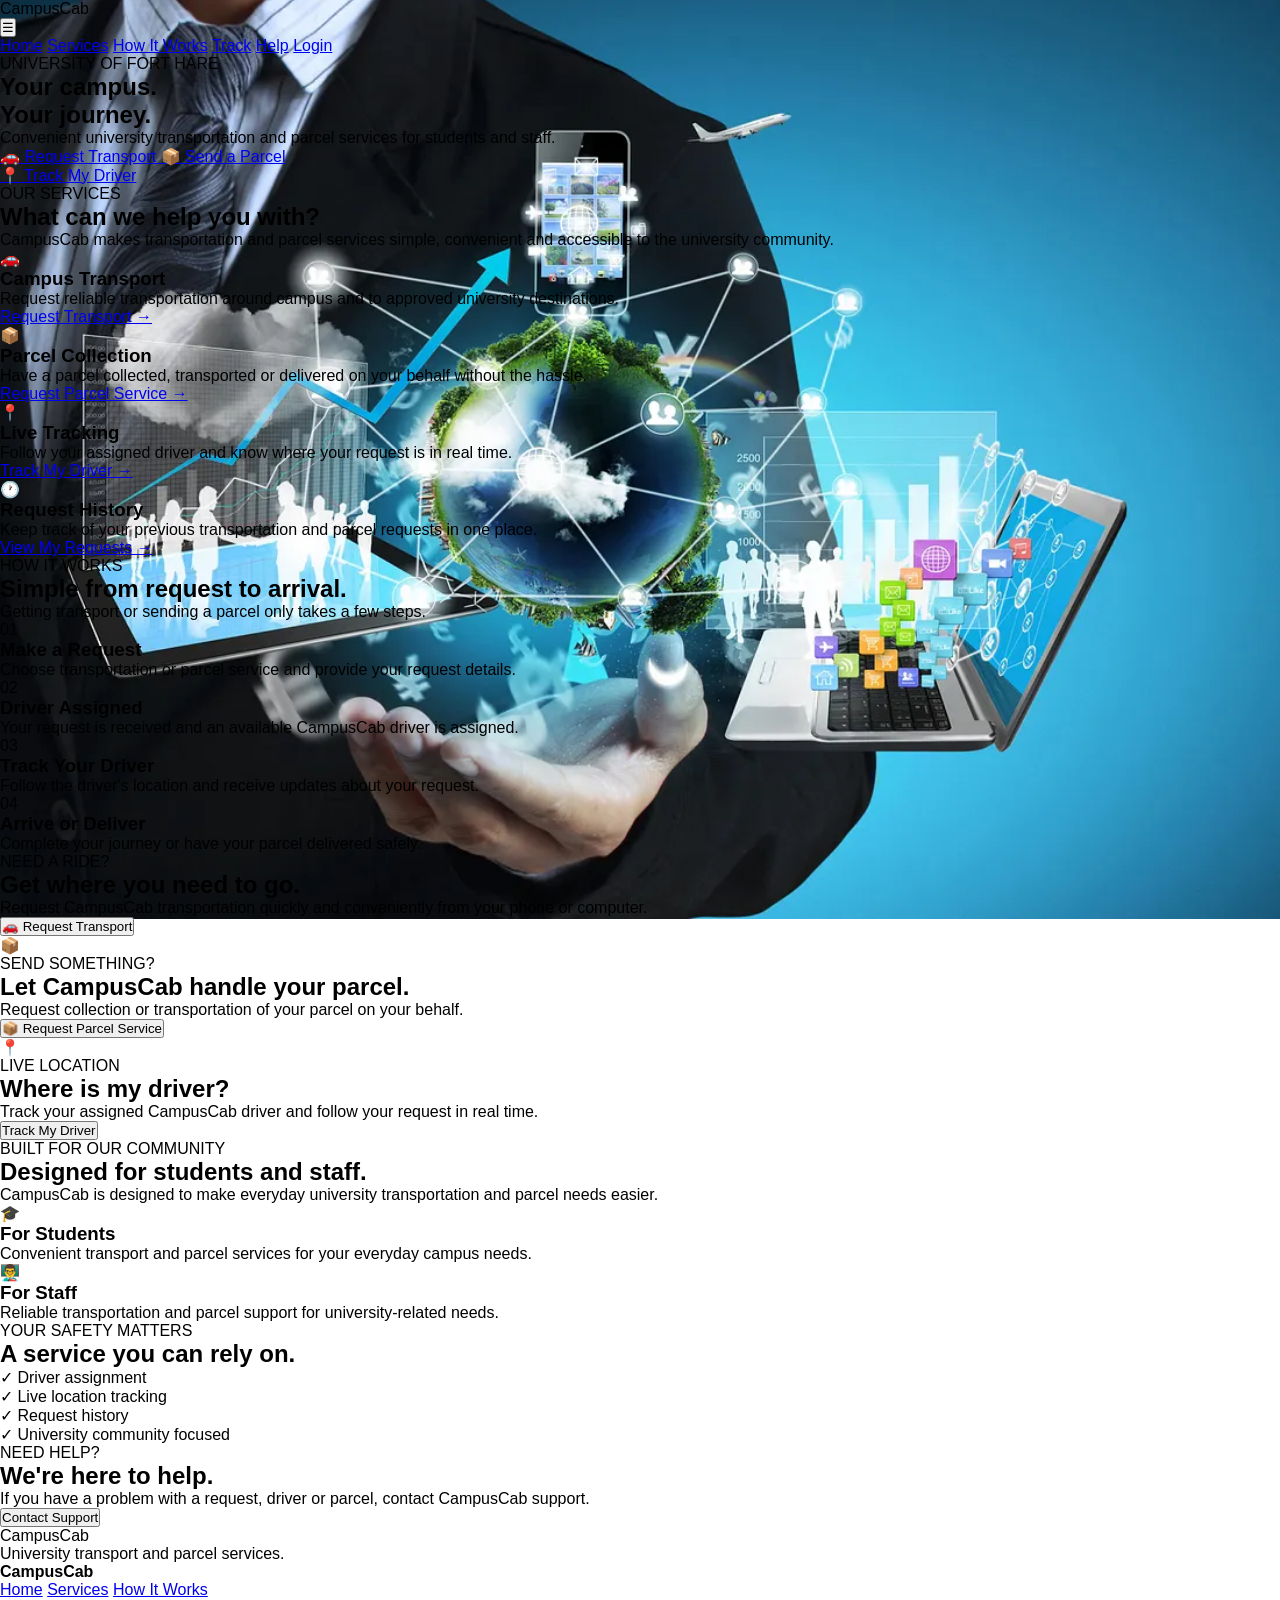
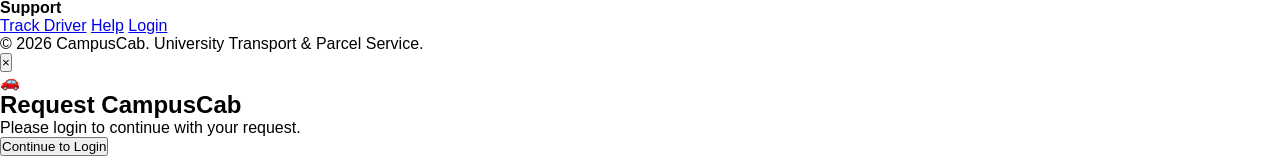
==== commit 43aa25fb: "Add files via upload" ====
--- a/index.html
+++ b/index.html
@@ -1,906 +1,600 @@
-
 <!DOCTYPE html>
 <html lang="en">
 <head>
     <meta charset="UTF-8">
     <meta name="viewport" content="width=device-width, initial-scale=1.0">
 
-    <title>Campus Cab - Admin Dashboard</title>
-       <link rel="stylesheet"
-       href="styles.css">
-
+    <title>CampusCab | University Transport & Parcel Service</title>
+
+    <link rel="stylesheet" href="styles.css">
 </head>
 
-
 <body>
 
-
-<!-- ================= SIDEBAR ================= -->
-
-<div class="sidebar">
-
-    <h2>🚕 Campus Cab</h2>
-
-    <button class="menu active" onclick="showPage('dashboard', this)">
-        🏠 Overview
-    </button>
-
-    <button class="menu" onclick="showPage('drivers', this)">
-        🚗 Approve Drivers
-    </button>
-
-    <button class="menu" onclick="showPage('complaints', this)">
-        📢 Complaints
-    </button>
-
-    <button class="menu" onclick="showPage('students', this)">
-        🎓 Students
-    </button>
-
-    <button class="menu" onclick="showPage('staff', this)">
-        👨‍🏫 Staff
-    </button>
-    <button class="menu" onclick="showPage('driversList', this)">
-    🚕 Drivers
-</button>
-    <button class="menu" onclick="showPage('ratings', this)">
-        ⭐ Driver Ratings
-    </button>
-
-    <button class="menu" onclick="showPage('reimbursement', this)">
-        💵 Driver Compensation
-    </button>
-
-    <button class="menu" onclick="showPage('driverCompensation', this)">
-        💵 Trip Earnings
-
-    <button class="menu" onclick="showPage('settings', this)">
-        ⚙️ System Settings
-    </button>
-
-</div>
-
-
-
-<!-- ================= MAIN ================= -->
-
-<div class="main">
-
-
-<!-- ================= DASHBOARD ================= -->
-
-<div id="dashboard" class="page active">
-
-    <div class="header">
-
-        <h1> Admin Dashboard</h1>
-
-        <p>
-            Welcome to the Campus Cab administration system.
-        </p>
+    <!-- ================= NAVIGATION ================= -->
+    <header class="navbar">
+
+        <div class="logo">
+            Campus<span>Cab</span>
+        </div>
+
+        <button class="menu-toggle" id="menuToggle" aria-label="Open navigation menu">
+            ☰
+        </button>
+
+        <nav id="navMenu">
+            <a href="#home">Home</a>
+            <a href="#services">Services</a>
+            <a href="#how-it-works">How It Works</a>
+            <a href="#track">Track</a>
+            <a href="#help">Help</a>
+            <a href="#login" class="login-btn">Login</a>
+        </nav>
+
+    </header>
+
+
+    <!-- ================= HERO SECTION ================= -->
+    <main>
+
+        <section class="hero" id="home">
+
+            <div class="hero-overlay"></div>
+
+            <div class="hero-content">
+
+                <p class="welcome-text">
+                    UNIVERSITY OF FORT HARE
+                </p>
+
+                <h1>
+                    Your campus.<br>
+                    <span>Your journey.</span>
+                </h1>
+
+                <p class="hero-description">
+                    Convenient university transportation and parcel services
+                    for students and staff.
+                </p>
+
+                <div class="hero-buttons">
+
+                    <a href="#request" class="btn btn-orange">
+                        🚗 Request Transport
+                    </a>
+
+                    <a href="#parcel" class="btn btn-light">
+                        📦 Send a Parcel
+                    </a>
+
+                </div>
+
+                <a href="#track" class="track-link">
+                    📍 Track My Driver
+                </a>
+
+            </div>
+
+        </section>
+
+
+        <!-- ================= SERVICES ================= -->
+        <section class="services-section" id="services">
+
+            <div class="section-heading">
+
+                <p class="section-label">OUR SERVICES</p>
+
+                <h2>
+                    What can we help you with?
+                </h2>
+
+                <p>
+                    CampusCab makes transportation and parcel services
+                    simple, convenient and accessible to the university community.
+                </p>
+
+            </div>
+
+
+            <div class="service-grid">
+
+                <!-- Transport -->
+                <article class="service-card">
+
+                    <div class="service-icon">
+                        🚗
+                    </div>
+
+                    <h3>Campus Transport</h3>
+
+                    <p>
+                        Request reliable transportation around campus
+                        and to approved university destinations.
+                    </p>
+
+                    <a href="#request">
+                        Request Transport →
+                    </a>
+
+                </article>
+
+
+                <!-- Parcel -->
+                <article class="service-card">
+
+                    <div class="service-icon">
+                        📦
+                    </div>
+
+                    <h3>Parcel Collection</h3>
+
+                    <p>
+                        Have a parcel collected, transported or delivered
+                        on your behalf without the hassle.
+                    </p>
+
+                    <a href="#parcel">
+                        Request Parcel Service →
+                    </a>
+
+                </article>
+
+
+                <!-- Tracking -->
+                <article class="service-card">
+
+                    <div class="service-icon">
+                        📍
+                    </div>
+
+                    <h3>Live Tracking</h3>
+
+                    <p>
+                        Follow your assigned driver and know where
+                        your request is in real time.
+                    </p>
+
+                    <a href="#track">
+                        Track My Driver →
+                    </a>
+
+                </article>
+
+
+                <!-- History -->
+                <article class="service-card">
+
+                    <div class="service-icon">
+                        🕐
+                    </div>
+
+                    <h3>Request History</h3>
+
+                    <p>
+                        Keep track of your previous transportation
+                        and parcel requests in one place.
+                    </p>
+
+                    <a href="#login">
+                        View My Requests →
+                    </a>
+
+                </article>
+
+            </div>
+
+        </section>
+
+
+        <!-- ================= HOW IT WORKS ================= -->
+        <section class="how-section" id="how-it-works">
+
+            <div class="section-heading">
+
+                <p class="section-label">HOW IT WORKS</p>
+
+                <h2>
+                    Simple from request to arrival.
+                </h2>
+
+                <p>
+                    Getting transport or sending a parcel only takes a few steps.
+                </p>
+
+            </div>
+
+
+            <div class="steps">
+
+                <div class="step">
+
+                    <div class="step-number">
+                        01
+                    </div>
+
+                    <h3>Make a Request</h3>
+
+                    <p>
+                        Choose transportation or parcel service
+                        and provide your request details.
+                    </p>
+
+                </div>
+
+
+                <div class="step">
+
+                    <div class="step-number">
+                        02
+                    </div>
+
+                    <h3>Driver Assigned</h3>
+
+                    <p>
+                        Your request is received and an available
+                        CampusCab driver is assigned.
+                    </p>
+
+                </div>
+
+
+                <div class="step">
+
+                    <div class="step-number">
+                        03
+                    </div>
+
+                    <h3>Track Your Driver</h3>
+
+                    <p>
+                        Follow the driver's location and receive
+                        updates about your request.
+                    </p>
+
+                </div>
+
+
+                <div class="step">
+
+                    <div class="step-number">
+                        04
+                    </div>
+
+                    <h3>Arrive or Deliver</h3>
+
+                    <p>
+                        Complete your journey or have your parcel
+                        delivered safely.
+                    </p>
+
+                </div>
+
+            </div>
+
+        </section>
+
+
+        <!-- ================= REQUEST SECTION ================= -->
+        <section class="request-section" id="request">
+
+            <div class="request-content">
+
+                <div>
+
+                    <p class="section-label">
+                        NEED A RIDE?
+                    </p>
+
+                    <h2>
+                        Get where you need to go.
+                    </h2>
+
+                    <p>
+                        Request CampusCab transportation quickly and
+                        conveniently from your phone or computer.
+                    </p>
+
+                </div>
+
+                <button class="btn btn-orange request-btn" onclick="showRequestMessage('transport')">
+                    🚗 Request Transport
+                </button>
+
+            </div>
+
+        </section>
+
+
+        <!-- ================= PARCEL SECTION ================= -->
+        <section class="parcel-section" id="parcel">
+
+            <div class="parcel-content">
+
+                <div class="parcel-icon">
+                    📦
+                </div>
+
+                <div>
+
+                    <p class="section-label">
+                        SEND SOMETHING?
+                    </p>
+
+                    <h2>
+                        Let CampusCab handle your parcel.
+                    </h2>
+
+                    <p>
+                        Request collection or transportation of your
+                        parcel on your behalf.
+                    </p>
+
+                </div>
+
+                <button class="btn btn-orange request-btn" onclick="showRequestMessage('parcel')">
+                    📦 Request Parcel Service
+                </button>
+
+            </div>
+
+        </section>
+
+
+        <!-- ================= TRACKING ================= -->
+        <section class="tracking-section" id="track">
+
+            <div class="tracking-box">
+
+                <div class="tracking-icon">
+                    📍
+                </div>
+
+                <div>
+
+                    <p class="section-label">
+                        LIVE LOCATION
+                    </p>
+
+                    <h2>
+                        Where is my driver?
+                    </h2>
+
+                    <p>
+                        Track your assigned CampusCab driver
+                        and follow your request in real time.
+                    </p>
+
+                </div>
+
+                <button class="btn btn-dark" onclick="trackDriver()">
+                    Track My Driver
+                </button>
+
+            </div>
+
+        </section>
+
+
+        <!-- ================= UNIVERSITY COMMUNITY ================= -->
+        <section class="community-section">
+
+            <div class="section-heading">
+
+                <p class="section-label">
+                    BUILT FOR OUR COMMUNITY
+                </p>
+
+                <h2>
+                    Designed for students and staff.
+                </h2>
+
+                <p>
+                    CampusCab is designed to make everyday university
+                    transportation and parcel needs easier.
+                </p>
+
+            </div>
+
+
+            <div class="community-grid">
+
+                <div class="community-card">
+
+                    <div class="community-icon">
+                        🎓
+                    </div>
+
+                    <h3>For Students</h3>
+
+                    <p>
+                        Convenient transport and parcel services
+                        for your everyday campus needs.
+                    </p>
+
+                </div>
+
+
+                <div class="community-card">
+
+                    <div class="community-icon">
+                        👨‍🏫
+                    </div>
+
+                    <h3>For Staff</h3>
+
+                    <p>
+                        Reliable transportation and parcel support
+                        for university-related needs.
+                    </p>
+
+                </div>
+
+            </div>
+
+        </section>
+
+
+        <!-- ================= SAFETY ================= -->
+        <section class="safety-section">
+
+            <div class="safety-content">
+
+                <div>
+
+                    <p class="section-label">
+                        YOUR SAFETY MATTERS
+                    </p>
+
+                    <h2>
+                        A service you can rely on.
+                    </h2>
+
+                </div>
+
+
+                <div class="safety-items">
+
+                    <div>
+                        ✓
+                        <span>Driver assignment</span>
+                    </div>
+
+                    <div>
+                        ✓
+                        <span>Live location tracking</span>
+                    </div>
+
+                    <div>
+                        ✓
+                        <span>Request history</span>
+                    </div>
+
+                    <div>
+                        ✓
+                        <span>University community focused</span>
+                    </div>
+
+                </div>
+
+            </div>
+
+        </section>
+
+
+        <!-- ================= HELP ================= -->
+        <section class="help-section" id="help">
+
+            <p class="section-label">
+                NEED HELP?
+            </p>
+
+            <h2>
+                We're here to help.
+            </h2>
+
+            <p>
+                If you have a problem with a request, driver or parcel,
+                contact CampusCab support.
+            </p>
+
+            <button class="btn btn-dark" onclick="contactSupport()">
+                Contact Support
+            </button>
+
+        </section>
+
+    </main>
+
+
+    <!-- ================= FOOTER ================= -->
+    <footer>
+
+        <div class="footer-content">
+
+            <div class="footer-brand">
+
+                <div class="logo footer-logo">
+                    Campus<span>Cab</span>
+                </div>
+
+                <p>
+                    University transport and parcel services.
+                </p>
+
+            </div>
+
+
+            <div class="footer-links">
+
+                <div>
+
+                    <h4>CampusCab</h4>
+
+                    <a href="#home">Home</a>
+                    <a href="#services">Services</a>
+                    <a href="#how-it-works">How It Works</a>
+
+                </div>
+
+
+                <div>
+
+                    <h4>Support</h4>
+
+                    <a href="#track">Track Driver</a>
+                    <a href="#help">Help</a>
+                    <a href="#login">Login</a>
+
+                </div>
+
+            </div>
+
+        </div>
+
+
+        <div class="footer-bottom">
+
+            <p>
+                © 2026 CampusCab. University Transport & Parcel Service.
+            </p>
+
+        </div>
+
+    </footer>
+
+
+    <!-- ================= REQUEST MESSAGE ================= -->
+    <div class="modal" id="requestModal">
+
+        <div class="modal-content">
+
+            <button class="close-modal" onclick="closeModal()">
+                ×
+            </button>
+
+            <div class="modal-icon">
+                🚗
+            </div>
+
+            <h2 id="modalTitle">
+                Request CampusCab
+            </h2>
+
+            <p id="modalText">
+                Please login to continue with your request.
+            </p>
+
+            <button class="btn btn-orange" onclick="goToLogin()">
+                Continue to Login
+            </button>
+
+        </div>
 
     </div>
-<div class="cards">
-
-    <div class="card">
-        <h3>Total Active Users</h3>
-        <p id="activeUsersCount">18500</p>
-    </div>
-
-    <div class="card">
-        <h3>Students</h3>
-        <p id="studentCount">17500</p>
-    </div>
-
-    <div class="card">
-        <h3>Staff</h3>
-        <p id="staffCount">1000</p>
-    </div>
-
-    <div class="card">
-        <h3>Drivers</h3>
-        <p id="driverCount">100</p>
-    </div>
-
-    <div class="card">
-        <h3>Cancelled Rides</h3>
-        <p id="cancelledRidesCount">14</p>
-    </div>
-
-</div>
-
-
-    <div class="section">
-
-        <h2>Welcome Administrator 👋</h2>
-
-        <p>
-            Use the menu on the left to manage Campus Cab.
-        </p>
-
-        <br>
-
-        <p>
-            You can approve drivers, manage students and staff,
-            handle complaints, view payments, check ratings and
-            compensate drivers.
-        </p>
-
-    </div>
-<div class="section">
-
-    <h2>🔔 Needs Attention</h2>
-
-    <div id="alertsPanel"></div>
-
-</div>
-</div>
-
-
-
-<!-- ================= DRIVERS ================= -->
-
-<!-- ================= DRIVERS LIST ================= -->
-
-<div id="driversList" class="page">
-
-    <div class="section">
-
-        <h2>🚕 Drivers</h2>
-
-        <input
-            type="text"
-            class="search"
-            placeholder="Search driver..."
-            onkeyup="searchTable(this, 'driversListTable')"
-        >
-
-        <table id="driversListTable">
-
-            <tr>
-                <th>Driver ID</th>
-                <th>Name</th>
-                <th>Vehicle</th>
-                <th>Status</th>
-            </tr>
-
-            <tr>
-                <td>DRV-0417</td>
-                <td>Nomvula Khumalo</td>
-                <td>Toyota Corolla Quest</td>
-                <td class="driverListStatus active">Active</td>
-            </tr>
-
-            <tr>
-                <td>DRV-0418</td>
-                <td>Sipho Mahlangu</td>
-                <td>Hyundai Grand i10</td>
-                <td class="driverListStatus active">Active</td>
-            </tr>
-
-            <tr>
-                <td>DRV-0419</td>
-                <td>Aisha Patel</td>
-                <td>Volkswagen Polo Vivo</td>
-                <td class="driverListStatus active">Active</td>
-            </tr>
-
-            <tr>
-                <td>DRV-0355</td>
-                <td>Bongani Dube</td>
-                <td>Toyota Etios</td>
-                <td class="driverListStatus suspended">Suspended</td>
-            </tr>
-
-            <tr>
-                <td>DRV-0361</td>
-                <td>Precious Mokoena</td>
-                <td>Nissan Almera</td>
-                <td class="driverListStatus active">Active</td>
-            </tr>
-
-        </table>
-
-    </div>
-
-</div>
-
-
-
-<!-- ================= DRIVER APPROVAL ================= -->
-
-<div id="drivers" class="page">
-
-    <div class="section">
-
-        <h2>🚗 Driver Approval</h2>
-
-        <input
-            type="text"
-            class="search"
-            placeholder="Search driver..."
-            onkeyup="searchTable(this, 'driverTable')"
-        >
-
-        <table id="driverTable">
-
-            <tr>
-                <th>Name</th>
-                <th>Vehicle</th>
-                <th>Registration</th>
-                <th>Status</th>
-                <th>Action</th>
-            </tr>
-
-            <tr>
-                <td>Thabo Mokoena</td>
-                <td>Toyota Corolla</td>
-                <td>CA 123 456</td>
-                <td class="status">Pending</td>
-
-                <td>
-                    <button class="approve" onclick="approveDriver(this)">Approve</button>
-                    <button class="reject" onclick="rejectDriver(this)">Reject</button>
-                </td>
-            </tr>
-
-            <tr>
-                <td>Lerato Molefe</td>
-                <td>VW Polo</td>
-                <td>EC 456 789</td>
-                <td class="status">Pending</td>
-
-                <td>
-                    <button class="approve" onclick="approveDriver(this)">Approve</button>
-                    <button class="reject" onclick="rejectDriver(this)">Reject</button>
-                </td>
-            </tr>
-
-            <tr>
-                <td>Sam Nkosi</td>
-                <td>Hyundai i20</td>
-                <td>CA 777 888</td>
-                <td class="status">Pending</td>
-
-                <td>
-                    <button class="approve" onclick="approveDriver(this)">Approve</button>
-                    <button class="reject" onclick="rejectDriver(this)">Reject</button>
-                </td>
-            </tr>
-
-            <tr>
-                <td>Molefe James</td>
-                <td>VW Polo</td>
-                <td>EC 499 759</td>
-                <td class="status">Pending</td>
-
-                <td>
-                    <button class="approve" onclick="approveDriver(this)">Approve</button>
-                    <button class="reject" onclick="rejectDriver(this)">Reject</button>
-                </td>
-            </tr>
-
-            <tr>
-                <td>Simamkele Vashe</td>
-                <td>BMW</td>
-                <td>GP 485 258</td>
-                <td class="status">Pending</td>
-
-                <td>
-                    <button class="approve" onclick="approveDriver(this)">Approve</button>
-                    <button class="reject" onclick="rejectDriver(this)">Reject</button>
-                </td>
-            </tr>
-
-        </table>
-
-    </div>
-
-</div>
-
-
-
-<!-- ================= COMPLAINTS ================= -->
-
-<div id="complaints" class="page">
-
-    <div class="section">
-
-        <h2>📢 Complaints</h2>
-
-        <table id="complaintsTable">
-
-            <tr>
-                <th>Student</th>
-                <th>Complaint</th>
-                <th>Date</th>
-                <th>Status</th>
-                <th>Action</th>
-            </tr>
-
-            <tr>
-
-                <td>Student 001</td>
-
-                <td>Driver arrived late</td>
-
-                <td>25 Aug 2026</td>
-
-                <td class="complaintStatus">
-                    Pending
-                </td>
-
-                <td>
-
-                    <button
-                        class="blue"
-                        onclick="resolveComplaint(this)">
-                        Resolve
-                    </button>
-
-                </td>
-
-            </tr>
-
-
-            <tr>
-
-                <td>Student 002</td>
-
-                <td>Wrong pickup location</td>
-
-                <td>24 Aug 2026</td>
-
-                <td class="complaintStatus">
-                    Investigating
-                </td>
-
-                <td>
-
-                    <button
-                        class="blue"
-                        onclick="resolveComplaint(this)">
-                        Resolve
-                    </button>
-
-                </td>
-
-            </tr>
-
- <tr>
-
-                <td>Student 003</td>
-
-                <td>Too much money charged</td>
-
-                <td>25 Aug 2026</td>
-
-                <td class="complaintStatus">
-                    Pending
-                </td>
-
-                <td>
-
-                    <button
-                        class="blue"
-                        onclick="resolveComplaint(this)">
-                        Resolve
-                    </button>
-
-                </td>
-
-            </tr>
-
- <tr>
-
-                <td>Student 004</td>
-
-                <td>Driver plays music too loud</td>
-
-                <td>25 Aug 2026</td>
-
-                <td class="complaintStatus">
-                    Pending
-                </td>
-
-                <td>
-
-                    <button
-                        class="blue"
-                        onclick="resolveComplaint(this)">
-                        Resolve
-                    </button>
-
-                </td>
-
-            </tr>
-
- <tr>
-
-                <td>Student 005</td>
-
-                <td>Driver arrived late</td>
-
-                <td>25 Aug 2026</td>
-
-                <td class="complaintStatus">
-                    Pending
-                </td>
-
-                <td>
-
-                    <button
-                        class="blue"
-                        onclick="resolveComplaint(this)">
-                        Resolve
-                    </button>
-
-                </td>
-
-            </tr>
-
-
-        </table>
-
-    </div>
-
-</div>
-
-
-
-<!-- ================= STUDENTS ================= -->
-
-<div id="students" class="page">
-
-    <div class="section">
-
-        <h2>🎓 Students</h2>
-
-        <input
-            type="text"
-            class="search"
-            placeholder="Search student..."
-            onkeyup="searchTable(this, 'studentTable')"
-        >
-
-        <table id="studentTable">
-
-            <tr>
-                <th>Student Number</th>
-                <th>Name</th>
-                
-                <th>Status</th>
-            </tr>
-
-            <tr>
-                <td>202600146</td>
-                <td>Karabo Molefe</td>
-                
-                <td>Active</td>
-            </tr>
-
-            <tr>
-                <td>2026002</td>
-                <td>Thabiso Mokoena</td>
-               
-                <td>Active</td>
-            </tr>
-
-            <tr>
-                <td>202600318</td>
-                <td>Lesedi Ndlovu</td>
-                
-                <td>Active</td>
-
-            </tr>
-<tr>
-                <td>202644542</td>
-                <td>Sima Ndlovu</td>
-                
-                <td>Active</td>
-            </tr>
-
-<tr>
-                <td>202600388</td>
-                <td>Karabo Mosia</td>
-                
-                <td>Active</td>
-            </tr>
-
-<tr>
-                <td>202618843</td>
-                <td>Musa Rhadebe</td>
-                
-                <td>Active</td>
-            </tr>
-        </table>
-
-    </div>
-
-</div>
-
-
-
-<!-- ================= STAFF ================= -->
-
-<div id="staff" class="page">
-
-    <div class="section">
-
-        <h2>👨‍🏫 Staff</h2>
-
-        <input
-            type="text"
-            class="search"
-            placeholder="Search staff..."
-            onkeyup="searchTable(this, 'staffTable')"
-        >
-
-        <table id="staffTable">
-
-            <tr>
-                <th>Staff Number</th>
-                <th>Name</th>
-                
-                <th>Status</th>
-            </tr>
-
-            <tr>
-                <td>STA001</td>
-                <td>Dr. John Smith</td>
-                
-                <td>Active</td>
-            </tr>
-
-            <tr>
-                <td>STA002</td>
-                <td>Prof. Sarah Williams</td>
-                
-                <td>Active</td>
-            </tr>
-
-        </table>
-
-    </div>
-
-</div>
-
-
-
-
-
-
-
-<!-- ================= RATINGS ================= -->
-
-<div id="ratings" class="page">
-
-    <div class="section">
-
-        <h2>⭐ Driver Ratings</h2>
-
-        <table id="ratingsTable">
-
-            <tr>
-                <th>Driver</th>
-                <th>Rating</th>
-                <th>Number of Reviews</th>
-                <th>Number of trips</th>
-            </tr>
-
-            <!-- rows injected by JS -->
-
-        </table>
-
-    </div>
-
-</div>
-
-
-
-<!-- ================= Reimbursement ================= -->
-
-<div id="reimbursement" class="page">
-
-    <div class="section">
-
-        <h2> Driver complaints</h2>
-
-   <table id="reimbursementTable">
-
-    <tr>
-        <th>Driver</th>
-        <th>Reason</th>
-        <th>Category</th>
-        <th>Amount</th>
-        <th>Status</th>
-        <th>Action</th>
-    </tr>
-
-<tr>
-
-    <td>Thabo Mokoena</td>
-
-    <td>Cancelled passenger trip</td>
-    <td><span class="claimBadge covered">Covered — Cancellation Policy</span></td>
-    <td class="cancellationAmount">R50</td>
-
-                <td class="compensationStatus">
-                    Pending
-                </td>
-
-                <td>
-
-                    <button
-                        class="green"
-                        onclick="payDriver(this)">
-                      resolve
-                    </button>
-
-                </td>
-
-            </tr>
-
-<tr>
-
-    <td>Pamela Dutywa</td>
-
-    <td>Car faulty</td>
-    <td><span class="claimBadge notCovered">Not Covered — Driver's Vehicle</span></td>
-
-    <td>R150</td>
-
-                <td class="compensationStatus">
-                    Pending
-                </td>
-
-                <td>
-
-                    <button
-                        class="green"
-                        onclick="payDriver(this)">
-                        resolve
-                    </button>
-
-                </td>
-
-            </tr>
-
-          <tr>
-
-    <td>Lerato Molefe</td>
-
-    <td>Vehicle breakdown</td>
-    <td><span class="claimBadge notCovered">Not Covered — Driver's Vehicle</span></td>
-
-    <td>R100</td>
-
-                <td class="compensationStatus">
-                    Pending
-                </td>
-
-                <td>
-
-                    <button
-                        class="green"
-                        onclick="payDriver(this)">
-                        resolve
-                    </button>
-
-                </td>
-
-            </tr>
-
- <tr>
-
-    <td>Thabo Mokoena</td>
-
-    <td>Left Side Mirror Cracked</td>
-    <td><span class="claimBadge discretionary">Discretionary — Needs Review</span></td>
-
-    <td>R80</td>
-
-                <td class="compensationStatus">
-                    Pending
-                </td>
-
-                <td>
-
-                    <button
-                        class="green"
-                        onclick="payDriver(this)">
-                        resolve
-                    </button>
-
-                </td>
-
-            </tr>
-
- <tr>
-
-    <td>Mamela James</td>
-
-    <td>Cancelled passenger trip</td>
-    <td><span class="claimBadge covered">Covered — Cancellation Policy</span></td>
-
-   <td class="cancellationAmount">R50</td>
-
-                <td class="compensationStatus">
-                    Pending
-                </td>
-
-                <td>
-
-                    <button
-                        class="green"
-                        onclick="payDriver(this)">
-                        resolve
-                    </button>
-
-                </td>
-
-            </tr>
-
- <tr>
-
-    <td>Marry Craig</td>
-
-    <td>Cancelled passenger trip</td>
-    <td><span class="claimBadge covered">Covered — Cancellation Policy</span></td>
-
-    <td class="cancellationAmount">R50</td>
-
-                <td class="compensationStatus">
-                    Pending
-                </td>
-
-                <td>
-
-                    <button
-                        class="green"
-                        onclick="payDriver(this)">
-                       resolve
-                    </button>
-
-                </td>
-
-            </tr>
-
-
-
-
-        </table>
-
-    </div>
-
-</div>
-
-
-
-<!-- ================= DRIVER COMPENSATION ================= -->
-
-<div id="driverCompensation" class="page">
-
-    <div class="section">
-
-        <h2>💵 Driver Compensation</h2>
-
-        <div id="compensationKpis" class="cards" style="margin-bottom:25px;"></div>
-
-        <div id="compensationList"></div>
-
-    </div>
-
-</div>
-
-
-
-<!-- ================= SETTINGS ================= -->
-
-<div id="settings" class="page">
-
-    <div class="section">
-
-        <h2>⚙️ System Settings</h2>
-
-        <div class="compCalcBox" style="max-width:400px;">
-
-            <div class="compCalcTitle">Commission Rate</div>
-
-            <p style="color:#d1d5db; font-size:13px; margin-bottom:12px;">
-                This percentage is applied to every driver's total fare
-                when calculating their commission payment.
-            </p>
-
-            <div class="settingsRow">
-                <input type="number" id="commissionRateInput" min="0" max="100" step="1" class="settingsInput">
-                <button class="approve" onclick="saveCommissionRate()">Save Changes</button>
-            </div>
-
-            <p id="settingsSavedMsg" style="color:#4ade80; font-size:13px; margin-top:10px; display:none;">
-                ✓ Commission rate updated.
-            </p>
-
-        </div>
-
-        <div class="compCalcBox" style="max-width:400px; margin-top:20px;">
-
-            <div class="compCalcTitle">Fare Settings</div>
-
-            <p style="color:#d1d5db; font-size:13px; margin-bottom:12px;">
-                These values determine how a ride's total fare is calculated
-                before commission is applied.
-            </p>
-
-            <label style="font-size:13px; color:#d1d5db; display:block; margin-bottom:6px;">Base Fare (R)</label>
-            <div class="settingsRow">
-                <input type="number" id="baseFareInput" class="settingsInput" min="0" step="1">
-            </div>
-
-            <label style="font-size:13px; color:#d1d5db; display:block; margin-bottom:6px;">Price per KM (R)</label>
-            <div class="settingsRow">
-                <input type="number" id="pricePerKmInput" class="settingsInput" min="0" step="0.5">
-                <button class="approve" onclick="saveFareSettings()">Save Changes</button>
-            </div>
-
-            <p id="fareSettingsSavedMsg" style="color:#4ade80; font-size:13px; margin-top:10px; display:none;">
-                ✓ Fare settings updated.
-            </p>
-
-            <div class="compCalcBox" style="margin-top:16px; background:rgba(255,255,255,0.03);">
-                <div class="compCalcTitle">Example: 8km trip</div>
-                <div id="farePreview" class="compCalcLine"></div>
-            </div>
-
-        </div>
-
-        <div class="compCalcBox" style="max-width:400px; margin-top:20px;">
-
-            <div class="compCalcTitle">Cancellation Fee</div>
-
-            <p style="color:#d1d5db; font-size:13px; margin-bottom:12px;">
-                This amount is paid to a driver when a passenger cancels
-                a trip after pickup confirmation.
-            </p>
-
-            <div class="settingsRow">
-                <input type="number" id="cancellationFeeInput" class="settingsInput" min="0" step="1">
-                <button class="approve" onclick="saveCancellationFee()">Save Changes</button>
-            </div>
-
-                 <p id="cancellationFeeSavedMsg" style="color:#4ade80; font-size:13px; margin-top:10px; display:none;">
-                ✓ Cancellation fee updated.
-            </p>
-
-        </div>
-
-        <div class="compCalcBox" style="max-width:400px; margin-top:20px;">
-
-            <div class="compCalcTitle">Low Rating Threshold</div>
-
-            <p style="color:#d1d5db; font-size:13px; margin-bottom:12px;">
-                Drivers with an average rating below this value will be
-                flagged for review on the Driver Ratings page.
-            </p>
-
-            <div class="settingsRow">
-                <input type="number" id="lowRatingInput" class="settingsInput" min="0" max="5" step="0.1">
-                <button class="approve" onclick="saveLowRatingThreshold()">Save Changes</button>
-            </div>
-
-            <p id="lowRatingSavedMsg" style="color:#4ade80; font-size:13px; margin-top:10px; display:none;">
-                ✓ Threshold updated.
-            </p>
-
-        </div>
-
-    </div>
-
-</div>
-
-</div>
-
-
-<script src="script.js"></script>
+
+
+    <script src="script.js"></script>
+
 </body>
-</html>
+</html>
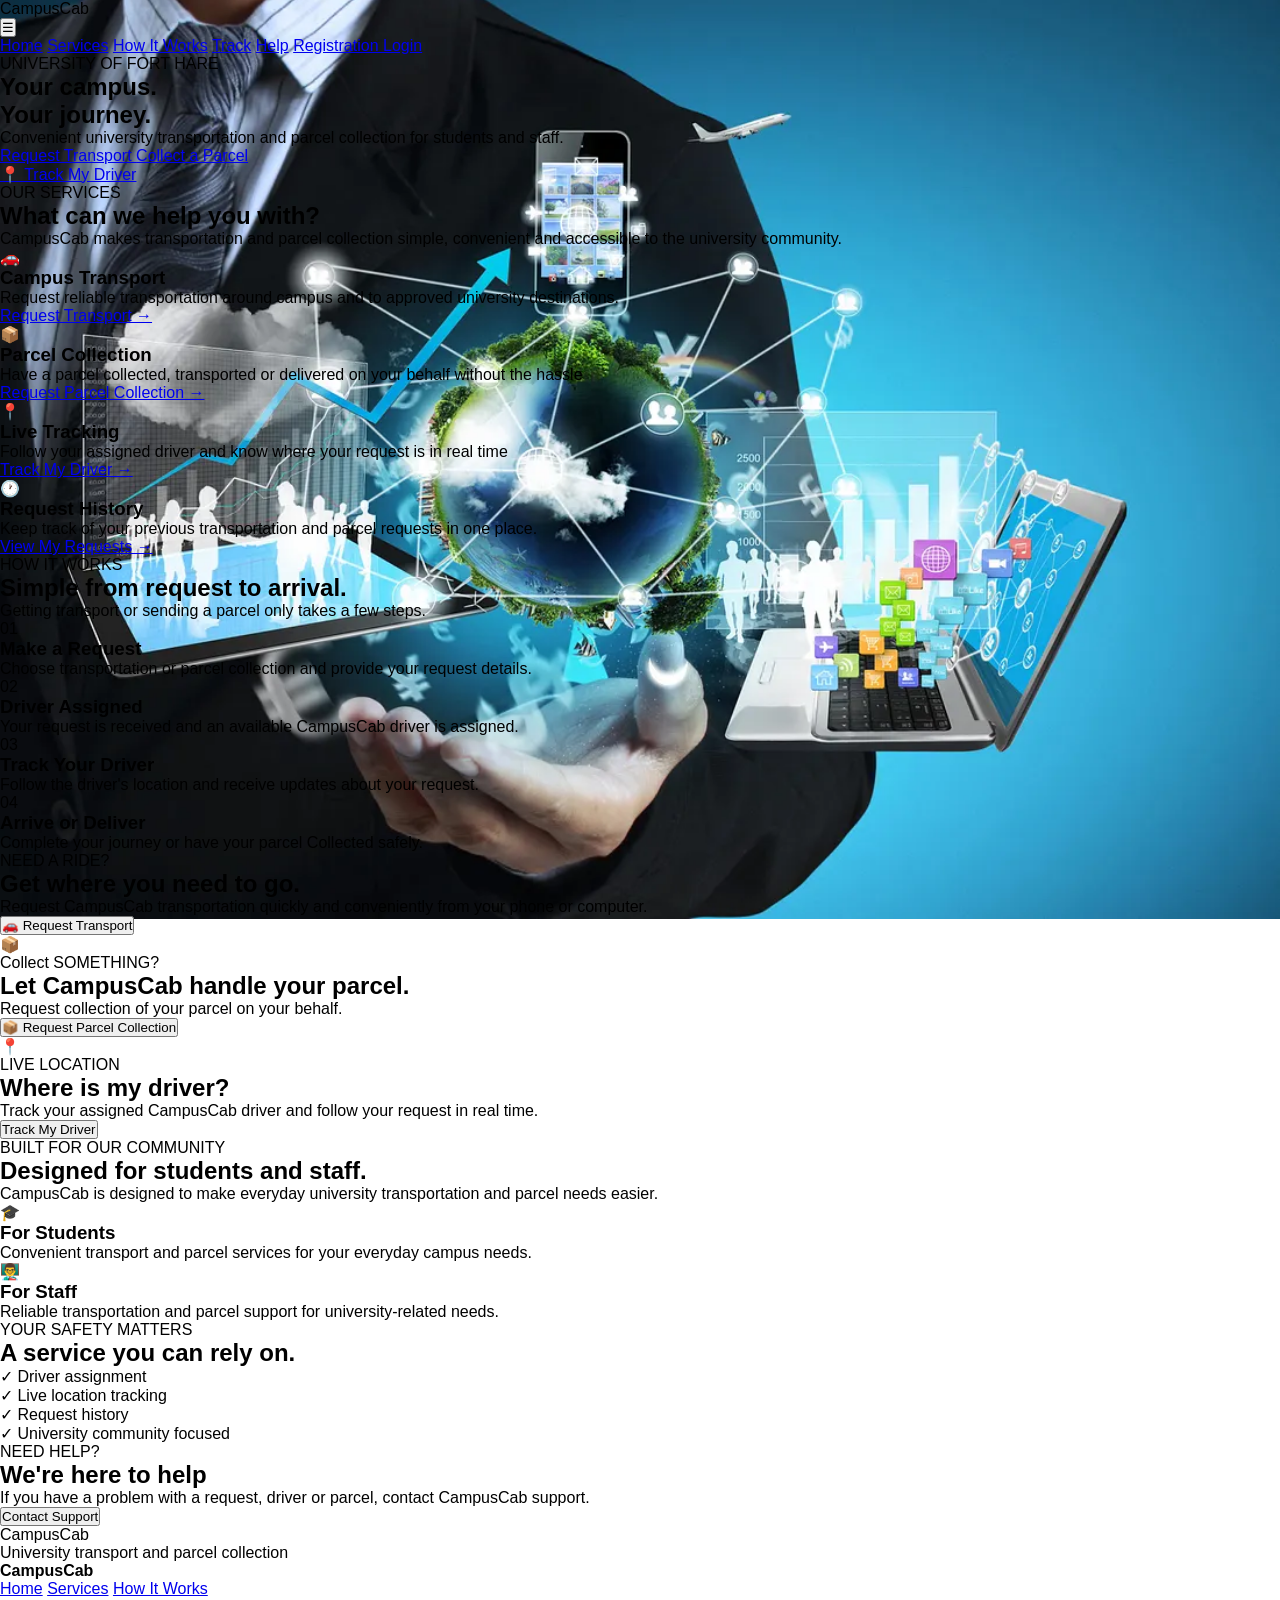
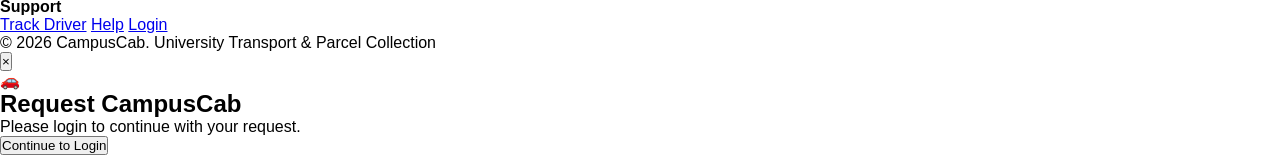
==== commit 83bc108e: "Add files via upload Latest for homepage" ====
--- a/index.html
+++ b/index.html
@@ -4,7 +4,7 @@
     <meta charset="UTF-8">
     <meta name="viewport" content="width=device-width, initial-scale=1.0">
 
-    <title>CampusCab | University Transport & Parcel Service</title>
+    <title>CampusCab | University Transport & Parcel Collection</title>
 
     <link rel="stylesheet" href="styles.css">
 </head>
@@ -28,11 +28,13 @@
             <a href="#how-it-works">How It Works</a>
             <a href="#track">Track</a>
             <a href="#help">Help</a>
+             <a href="registration.html" class="register-btn">
+        Registration
+    </a>
             <a href="#login" class="login-btn">Login</a>
         </nav>
 
     </header>
-
 
     <!-- ================= HERO SECTION ================= -->
     <main>
@@ -53,18 +55,18 @@
                 </h1>
 
                 <p class="hero-description">
-                    Convenient university transportation and parcel services
+                    Convenient university transportation and parcel collection
                     for students and staff.
                 </p>
 
                 <div class="hero-buttons">
 
                     <a href="#request" class="btn btn-orange">
-                        🚗 Request Transport
+                        Request Transport
                     </a>
 
                     <a href="#parcel" class="btn btn-light">
-                        📦 Send a Parcel
+                         Collect a Parcel
                     </a>
 
                 </div>
@@ -77,7 +79,6 @@
 
         </section>
 
-
         <!-- ================= SERVICES ================= -->
         <section class="services-section" id="services">
 
@@ -90,12 +91,11 @@
                 </h2>
 
                 <p>
-                    CampusCab makes transportation and parcel services
+                    CampusCab makes transportation and parcel collection
                     simple, convenient and accessible to the university community.
                 </p>
 
             </div>
-
 
             <div class="service-grid">
 
@@ -119,7 +119,6 @@
 
                 </article>
 
-
                 <!-- Parcel -->
                 <article class="service-card">
 
@@ -131,15 +130,14 @@
 
                     <p>
                         Have a parcel collected, transported or delivered
-                        on your behalf without the hassle.
+                        on your behalf without the hassle
                     </p>
 
                     <a href="#parcel">
-                        Request Parcel Service →
+                        Request Parcel Collection →
                     </a>
 
                 </article>
-
 
                 <!-- Tracking -->
                 <article class="service-card">
@@ -152,7 +150,7 @@
 
                     <p>
                         Follow your assigned driver and know where
-                        your request is in real time.
+                        your request is in real time
                     </p>
 
                     <a href="#track">
@@ -161,7 +159,6 @@
 
                 </article>
 
-
                 <!-- History -->
                 <article class="service-card">
 
@@ -186,7 +183,6 @@
 
         </section>
 
-
         <!-- ================= HOW IT WORKS ================= -->
         <section class="how-section" id="how-it-works">
 
@@ -204,7 +200,6 @@
 
             </div>
 
-
             <div class="steps">
 
                 <div class="step">
@@ -216,12 +211,11 @@
                     <h3>Make a Request</h3>
 
                     <p>
-                        Choose transportation or parcel service
+                        Choose transportation or parcel collection
                         and provide your request details.
                     </p>
 
                 </div>
-
 
                 <div class="step">
 
@@ -265,7 +259,7 @@
 
                     <p>
                         Complete your journey or have your parcel
-                        delivered safely.
+                        Collected safely.
                     </p>
 
                 </div>
@@ -318,7 +312,7 @@
                 <div>
 
                     <p class="section-label">
-                        SEND SOMETHING?
+                        Collect SOMETHING?
                     </p>
 
                     <h2>
@@ -326,20 +320,19 @@
                     </h2>
 
                     <p>
-                        Request collection or transportation of your
+                        Request collection of your
                         parcel on your behalf.
                     </p>
 
                 </div>
 
                 <button class="btn btn-orange request-btn" onclick="showRequestMessage('parcel')">
-                    📦 Request Parcel Service
+                    📦 Request Parcel Collection
                 </button>
 
             </div>
 
         </section>
-
 
         <!-- ================= TRACKING ================= -->
         <section class="tracking-section" id="track">
@@ -375,7 +368,6 @@
 
         </section>
 
-
         <!-- ================= UNIVERSITY COMMUNITY ================= -->
         <section class="community-section">
 
@@ -396,7 +388,6 @@
 
             </div>
 
-
             <div class="community-grid">
 
                 <div class="community-card">
@@ -433,7 +424,6 @@
             </div>
 
         </section>
-
 
         <!-- ================= SAFETY ================= -->
         <section class="safety-section">
@@ -452,7 +442,6 @@
 
                 </div>
 
-
                 <div class="safety-items">
 
                     <div>
@@ -481,7 +470,6 @@
 
         </section>
 
-
         <!-- ================= HELP ================= -->
         <section class="help-section" id="help">
 
@@ -490,7 +478,7 @@
             </p>
 
             <h2>
-                We're here to help.
+                We're here to help
             </h2>
 
             <p>
@@ -506,7 +494,6 @@
 
     </main>
 
-
     <!-- ================= FOOTER ================= -->
     <footer>
 
@@ -519,11 +506,10 @@
                 </div>
 
                 <p>
-                    University transport and parcel services.
-                </p>
-
-            </div>
-
+                    University transport and parcel collection
+                </p>
+
+            </div>
 
             <div class="footer-links">
 
@@ -537,7 +523,6 @@
 
                 </div>
 
-
                 <div>
 
                     <h4>Support</h4>
@@ -552,17 +537,15 @@
 
         </div>
 
-
         <div class="footer-bottom">
 
             <p>
-                © 2026 CampusCab. University Transport & Parcel Service.
+                © 2026 CampusCab. University Transport & Parcel Collection
             </p>
 
         </div>
 
     </footer>
-
 
     <!-- ================= REQUEST MESSAGE ================= -->
     <div class="modal" id="requestModal">
@@ -593,7 +576,6 @@
 
     </div>
 
-
     <script src="script.js"></script>
 
 </body>
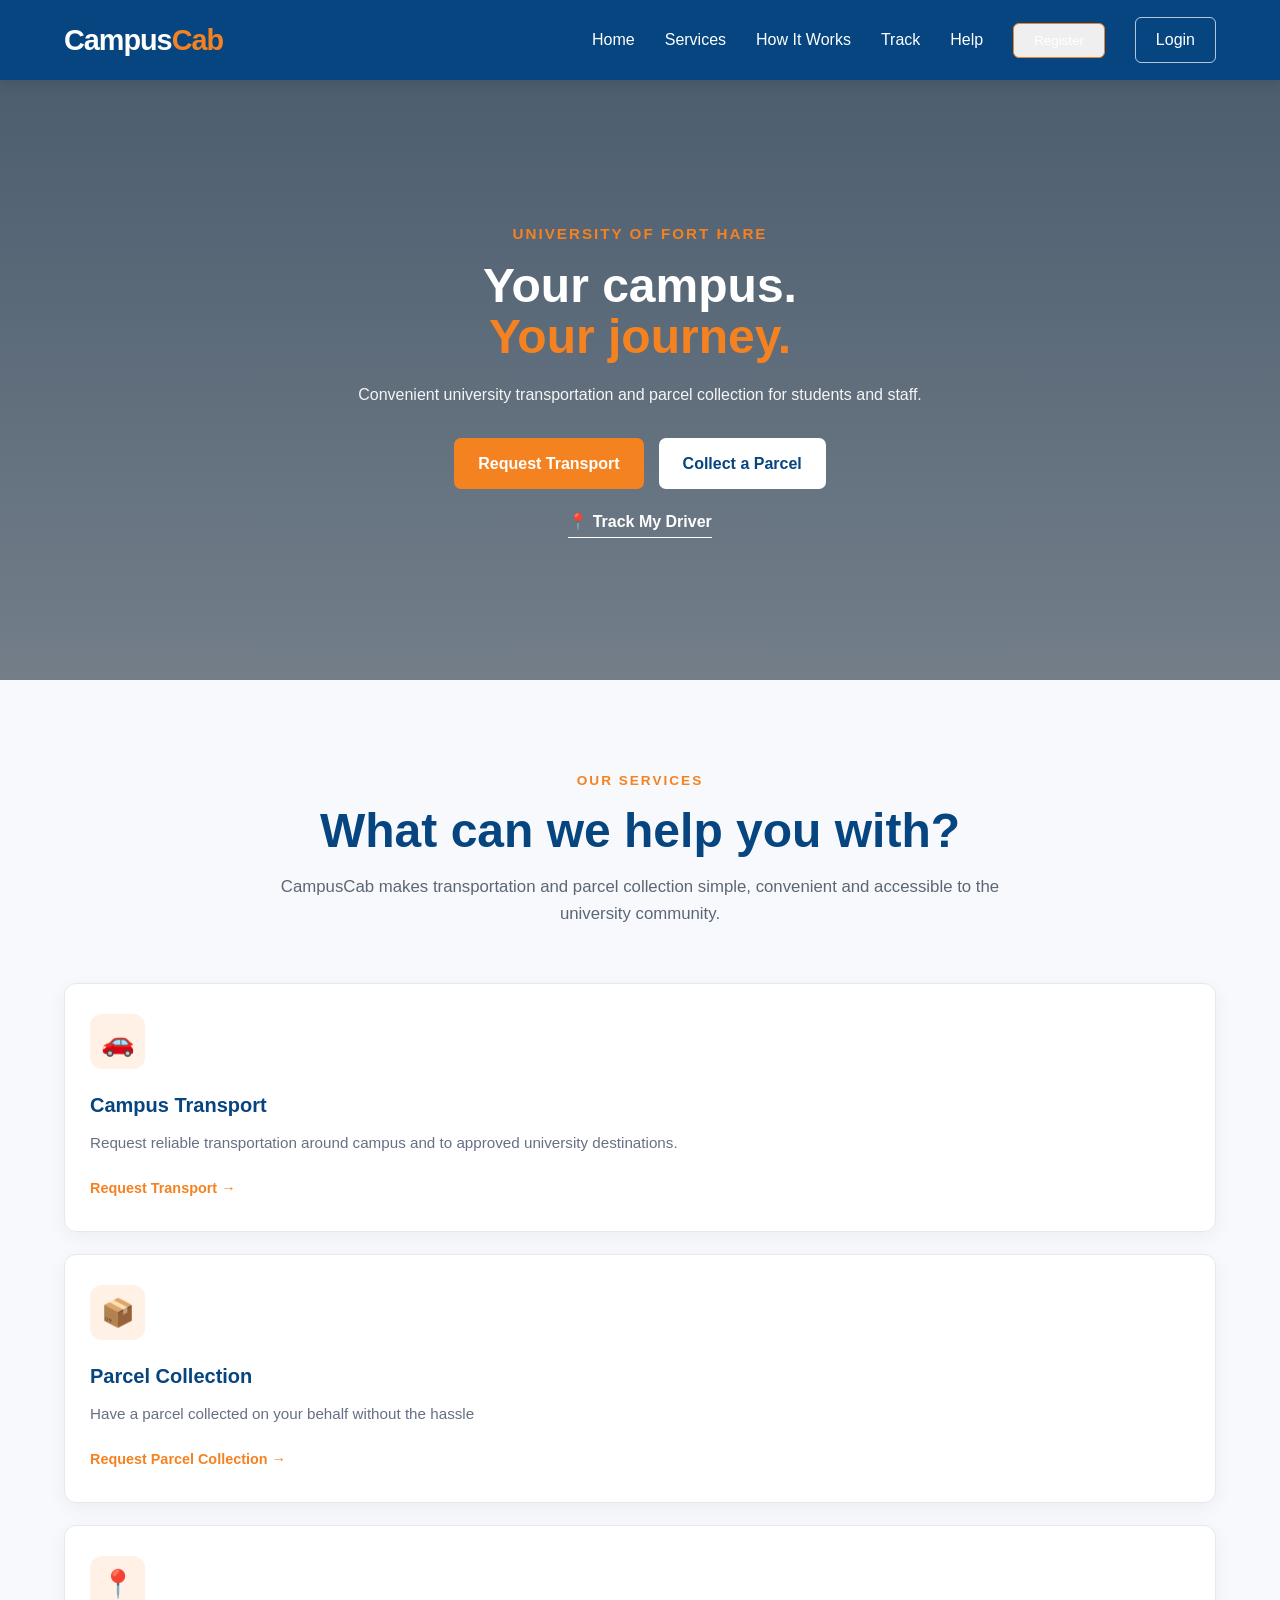
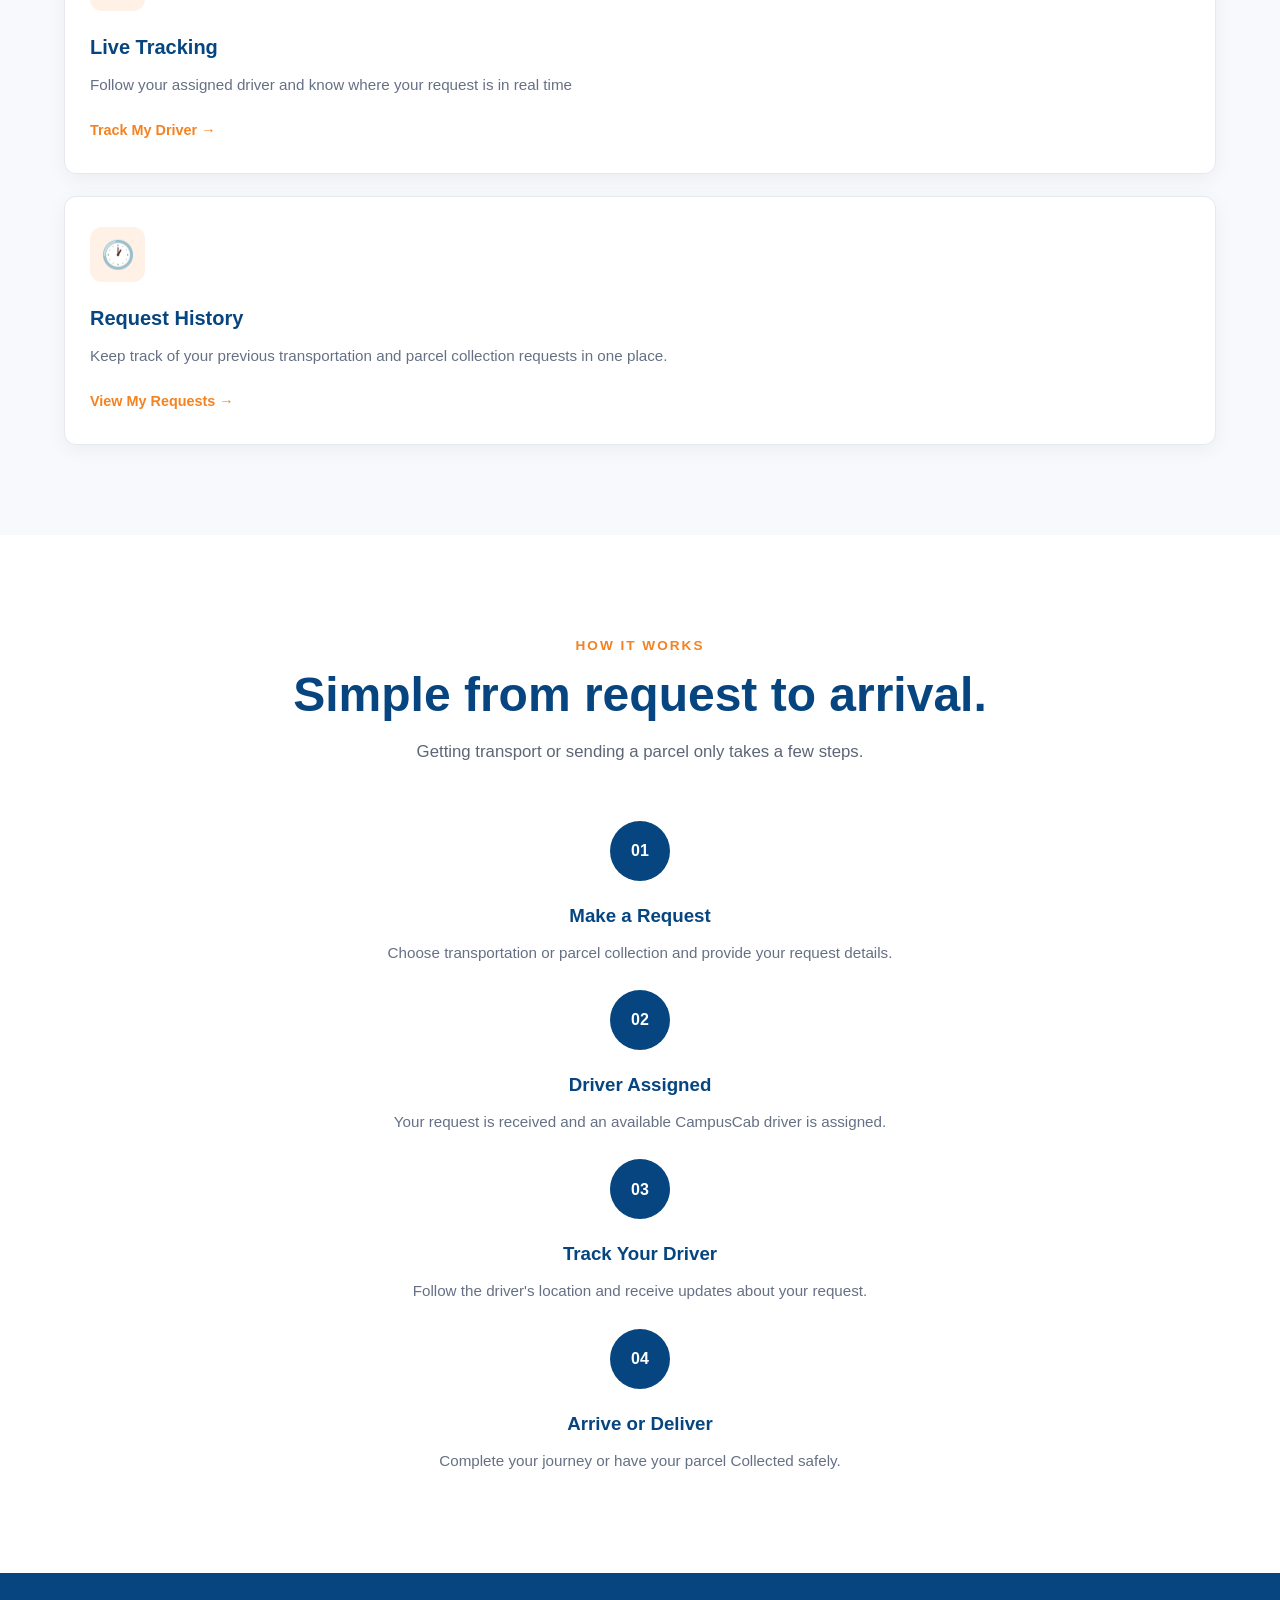
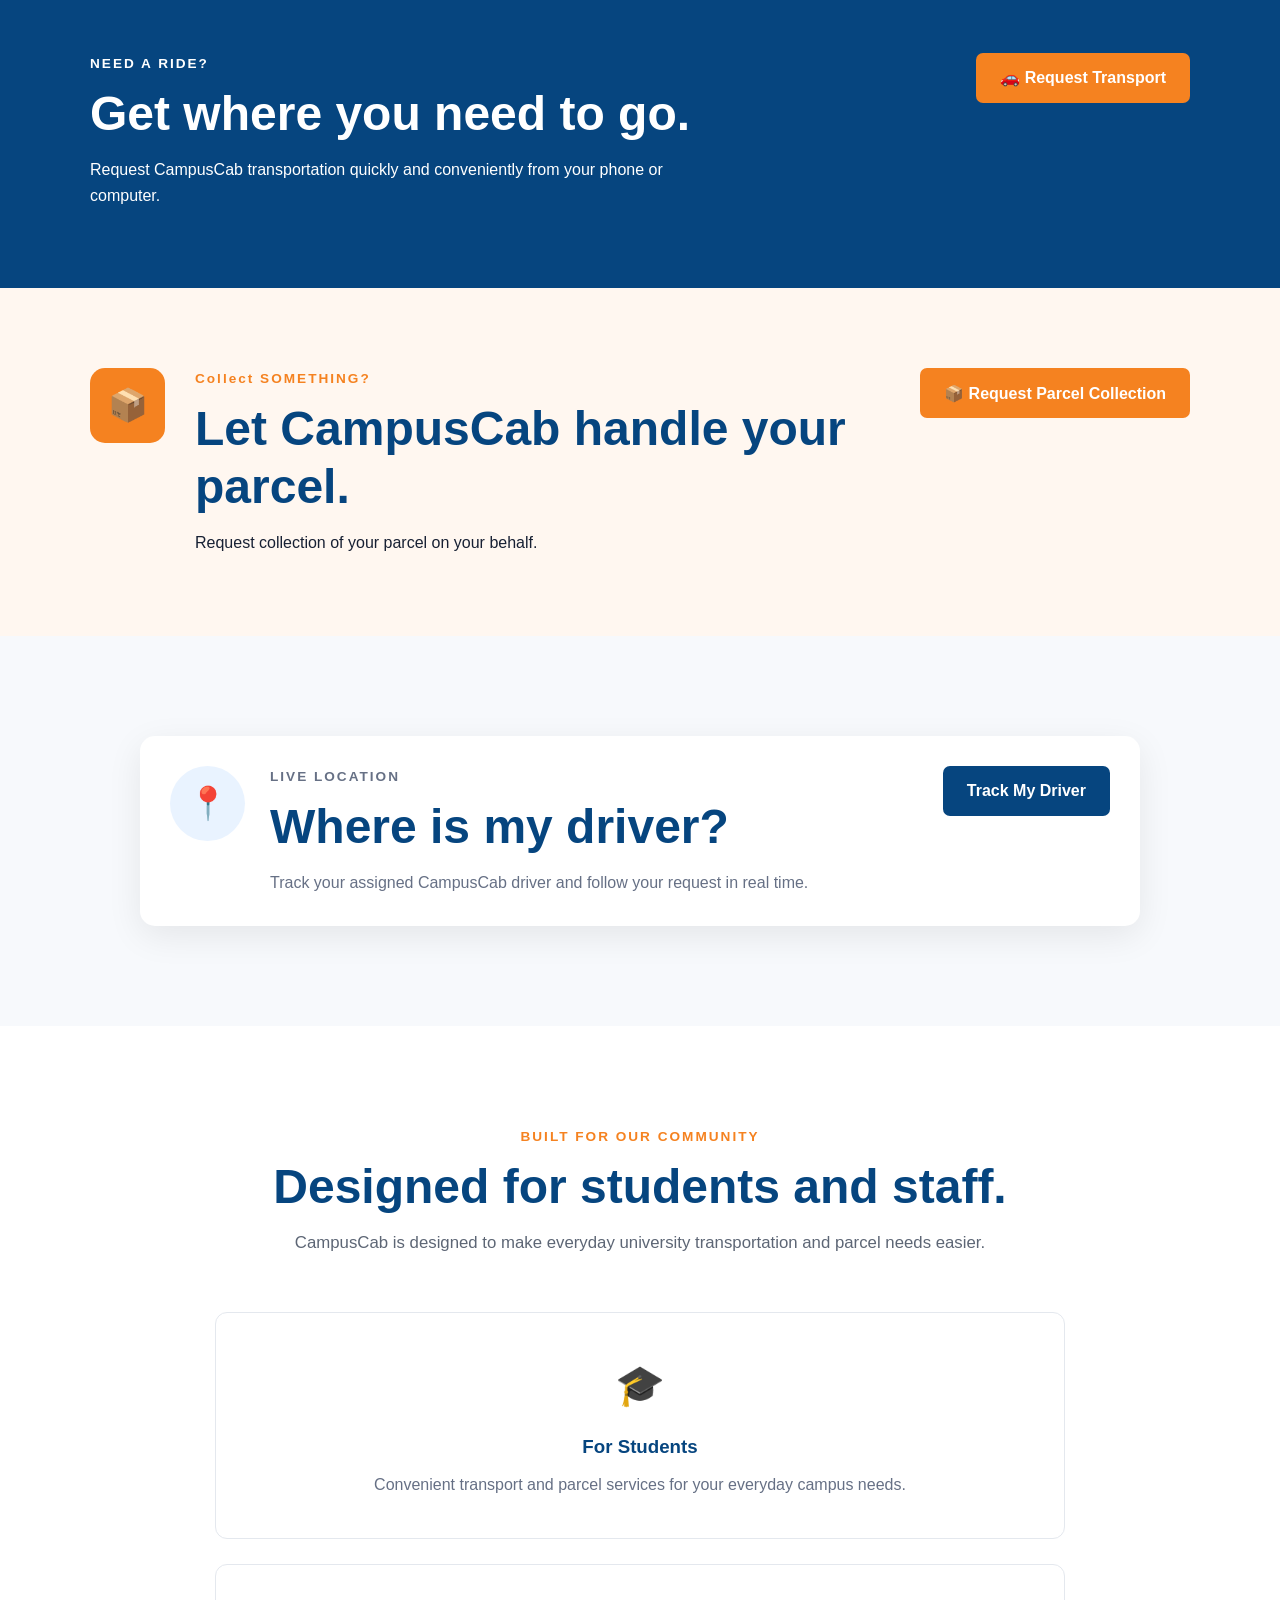
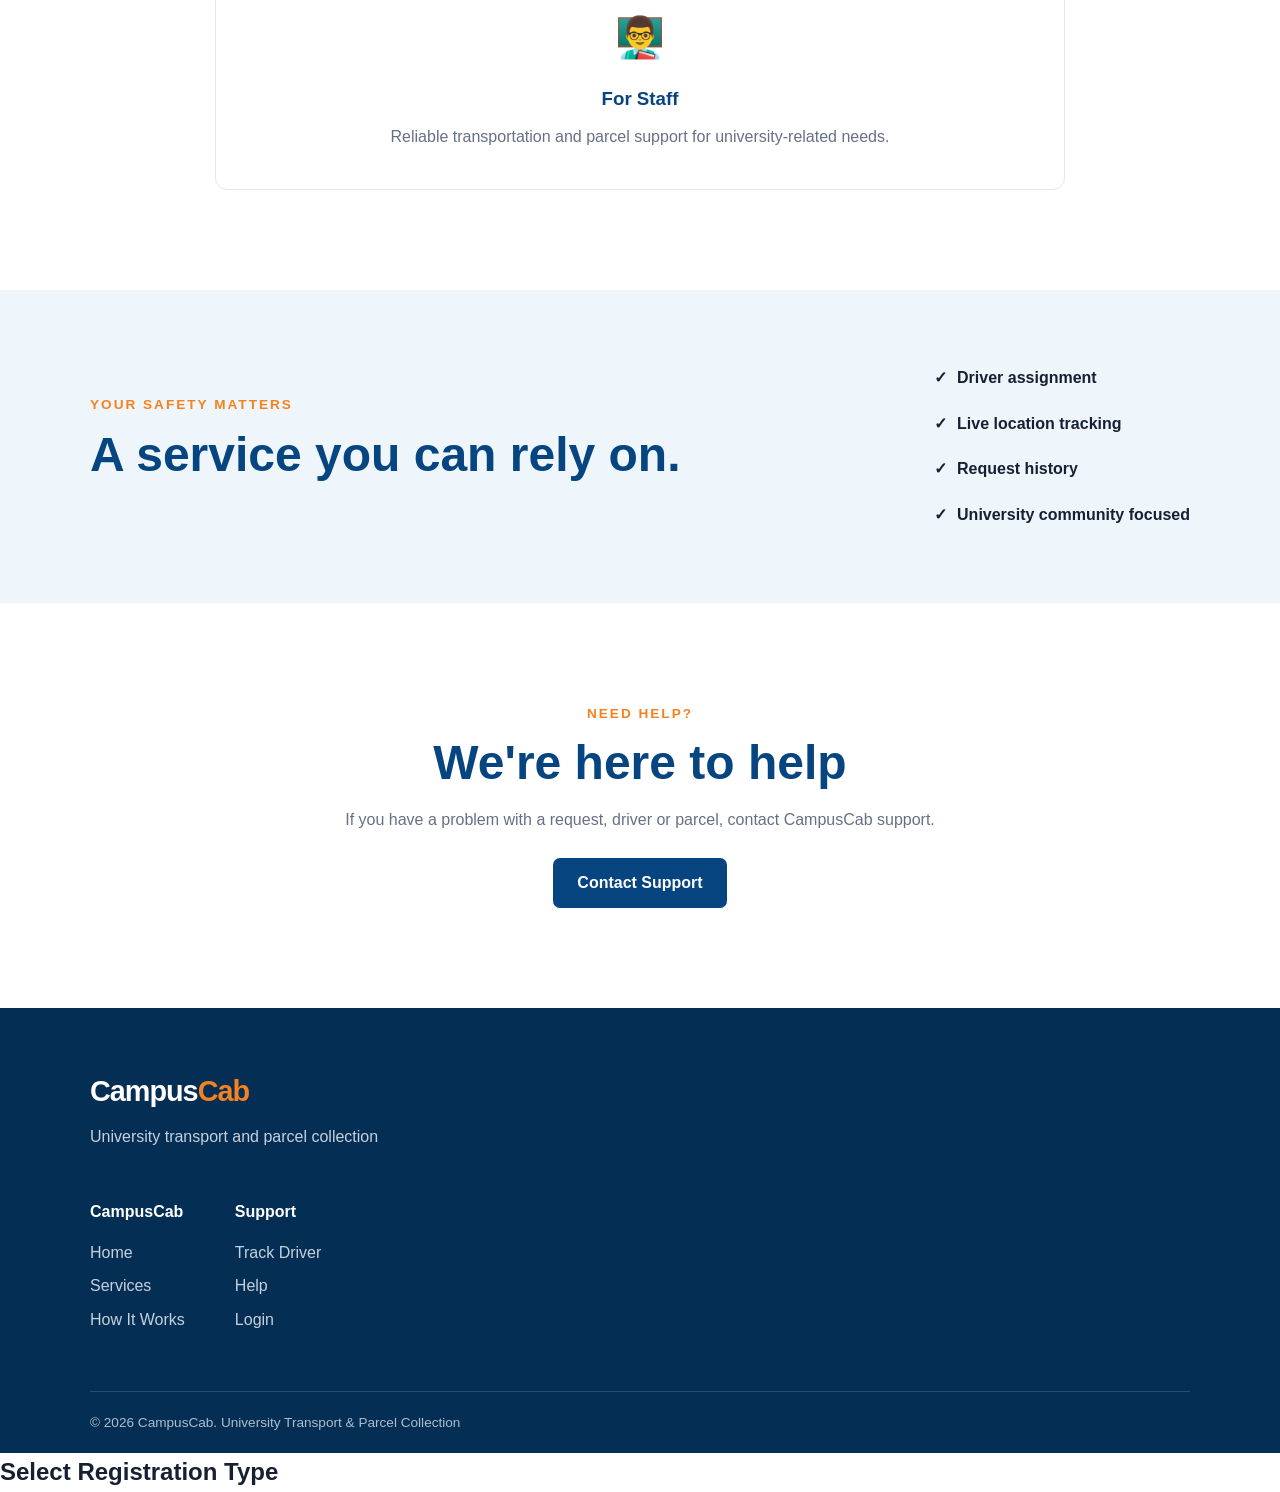
==== commit f06dd94c: "Add files via upload Latest Modified Homepage" ====
--- a/index.html
+++ b/index.html
@@ -10,7 +10,6 @@
 </head>
 
 <body>
-
     <!-- ================= NAVIGATION ================= -->
     <header class="navbar">
 
@@ -28,9 +27,7 @@
             <a href="#how-it-works">How It Works</a>
             <a href="#track">Track</a>
             <a href="#help">Help</a>
-             <a href="registration.html" class="register-btn">
-        Registration
-    </a>
+              <button class="register-btn" onclick="openRegisterModal()">Register</button>
             <a href="#login" class="login-btn">Login</a>
         </nav>
 
@@ -44,6 +41,8 @@
             <div class="hero-overlay"></div>
 
             <div class="hero-content">
+
+  
 
                 <p class="welcome-text">
                     UNIVERSITY OF FORT HARE
@@ -129,8 +128,7 @@
                     <h3>Parcel Collection</h3>
 
                     <p>
-                        Have a parcel collected, transported or delivered
-                        on your behalf without the hassle
+                        Have a parcel collected on your behalf without the hassle
                     </p>
 
                     <a href="#parcel">
@@ -170,7 +168,7 @@
 
                     <p>
                         Keep track of your previous transportation
-                        and parcel requests in one place.
+                        and parcel collection requests in one place.
                     </p>
 
                     <a href="#login">
@@ -248,7 +246,6 @@
 
                 </div>
 
-
                 <div class="step">
 
                     <div class="step-number">
@@ -267,7 +264,6 @@
             </div>
 
         </section>
-
 
         <!-- ================= REQUEST SECTION ================= -->
         <section class="request-section" id="request">
@@ -299,7 +295,6 @@
 
         </section>
 
-
         <!-- ================= PARCEL SECTION ================= -->
         <section class="parcel-section" id="parcel">
 
@@ -404,7 +399,6 @@
                     </p>
 
                 </div>
-
 
                 <div class="community-card">
 
@@ -577,6 +571,23 @@
     </div>
 
     <script src="script.js"></script>
+                  <h2>Select Registration Type</h2>
+
+<div id="registerModal" class="modal">
+  <div class="modal-content">
+    <button class="close-modal" onclick="closeModal()">&times;</button>
+    <div class="modal-icon">📝</div>
+    <h2>Select Registration Type</h2>
+    <p>Please choose how you want to register:</p>
+    
+    <select id="registerType" class="register-btn" style="color:#06457f; font-weight:600;">
+      <option value="student">Student</option>
+      <option value="driver">Driver</option>
+      <option value="staff">Staff Member</option>
+    </select>
+    <button class="btn btn-orange" onclick="handleRegister()">Continue</button>
+  </div>
+</div>
 
 </body>
 </html>
--- a/styles.css
+++ b/styles.css
@@ -1,437 +1,997 @@
-
-
-
-
-        * {
-            box-sizing: border-box;
-            margin: 0;
-            padding: 0;
-            font-family: Arial, sans-serif;
-        }
-
- body {
-    background-image:url("1_6-dNFz13P5prRz_kYaInXg.webp");
+/* =====================================================
+   CAMPUSCAB - MAIN STYLES
+   ===================================================== */
+
+
+/* ================= GENERAL ================= */
+
+* {
+    margin: 0;
+    padding: 0;
+    box-sizing: border-box;
+}
+
+html {
+    scroll-behavior: smooth;
+}
+
+body {
+    font-family: Arial, Helvetica, sans-serif;
+    color: #172033;
+    background: #ffffff;
+    line-height: 1.6;
+}
+
+a {
+    text-decoration: none;
+}
+
+button,
+a {
+    -webkit-tap-highlight-color: transparent;
+}
+
+
+/* ================= NAVIGATION ================= */
+
+.navbar {
+    height: 80px;
+    width: 100%;
+    background: #06457f;
+
+    display: flex;
+    align-items: center;
+    justify-content: space-between;
+
+    padding: 0 5%;
+
+    position: sticky;
+    top: 0;
+    z-index: 1000;
+
+    box-shadow: 0 2px 12px rgba(0, 0, 0, 0.12);
+}
+
+
+/* CampusCab logo */
+
+.logo {
+    color: white;
+    font-size: 1.8rem;
+    font-weight: 800;
+    letter-spacing: -1px;
+}
+
+/* ONLY "Cab" becomes orange */
+
+.logo span {
+    color: #f58220;
+}
+
+
+.navbar nav {
+    display: flex;
+    align-items: center;
+    gap: 30px;
+}
+
+
+.navbar nav a {
+    color: white;
+    font-size: 1rem;
+    font-weight: 500;
+
+    transition: 0.3s;
+}
+
+
+.navbar nav a:hover {
+    color: #f58220;
+}
+
+.login-btn {
+    border: 1px solid rgba(255, 255, 255, 0.7);
+    padding: 9px 20px;
+    border-radius: 6px;
+}
+
+.login-btn:hover {
+    background: #f58220;
+    color: white !important;
+    border-color: #f58220;
+}
+
+/* Registration button */
+
+.register-btn {
+    border: 1px solid #f58220;
+    padding: 9px 20px;
+    border-radius: 6px;
+    color: white !important;
+}
+
+
+.register-btn:hover {
+    background: #f58220;
+    color: white !important;
+    border-color: #f58220;
+}
+
+/* Mobile menu button */
+
+.menu-toggle {
+    display: none;
+
+    background: transparent;
+    border: none;
+
+    color: white;
+    font-size: 28px;
+
+    cursor: pointer;
+}
+
+
+/* ================= HERO ================= */
+
+.hero {
+    min-height: 650px;
+
+    background-image: url("assets/campuscab-forthare.png");
+
     background-size: cover;
     background-position: center;
-    background-repeat: no-repeat;
-    background-attachment: fixed;
-    min-height: 100vh;
-    margin: 0;
-}
-
-        /* SIDEBAR */
-
-.sidebar {
+
+    position: relative;
+
+    display: flex;
+    align-items: center;
+    justify-content: center;
+
+    text-align: center;
+}
+.hero-overlay {
+    position: absolute;
+    inset: 0;
+
+    background: linear-gradient(
+        rgba(0, 25, 50, 0.70),
+        rgba(0, 20, 40, 0.55)
+    );
+}
+
+
+.hero-content {
+    position: relative;
+    z-index: 2;
+
+    max-width: 850px;
+    padding: 40px 25px;
+
+    color: white;
+}
+
+
+.welcome-text {
+    color: #f58220;
+
+    font-weight: 700;
+    font-size: 0.95rem;
+
+    letter-spacing: 2px;
+
+    margin-bottom: 15px;
+}
+
+.hero h1 {
+    font-size: clamp(2.8rem, 6vw, 5rem);
+    line-height: 1.05;
+
+    margin-bottom: 20px;
+
+    font-weight: 800;
+}
+
+.hero h1 span {
+    color: #f58220;
+}
+
+.hero-description {
+    max-width: 650px;
+
+    margin: 0 auto 30px;
+
+    font-size: 1.2rem;
+    color: #f5f5f5;
+}
+
+.hero-buttons {
+    display: flex;
+    justify-content: center;
+    gap: 15px;
+
+    flex-wrap: wrap;
+
+    margin-bottom: 20px;
+}
+/*  BUTTONS */
+
+.btn {
+    display: inline-flex;
+
+    align-items: center;
+    justify-content: center;
+
+    min-height: 50px;
+
+    padding: 13px 24px;
+
+    border-radius: 7px;
+
+    border: none;
+
+    font-size: 1rem;
+    font-weight: 700;
+
+    cursor: pointer;
+
+    transition: 0.25s;
+}
+
+
+.btn-orange {
+    background: #f58220;
+    color: white;
+}
+
+.btn-orange:hover {
+    background: #d96d0d;
+    transform: translateY(-2px);
+}
+
+
+.btn-light {
+    background: white;
+    color: #06457f;
+}
+
+
+.btn-light:hover {
+    background: #eeeeee;
+    transform: translateY(-2px);
+}
+
+
+.btn-dark {
+    background: #06457f;
+    color: white;
+}
+
+
+.btn-dark:hover {
+    background: #04345f;
+    transform: translateY(-2px);
+}
+
+
+.track-link {
+    display: inline-block;
+
+    color: white;
+
+    font-weight: 600;
+
+    border-bottom: 1px solid white;
+
+    padding-bottom: 2px;
+
+    transition: 0.3s;
+}
+
+.track-link:hover {
+    color: #f58220;
+    border-color: #f58220;
+}
+/* SECTION HEADINGS */
+
+.section-heading {
+    max-width: 750px;
+
+    margin: 0 auto 55px;
+
+    text-align: center;
+}
+
+.section-label {
+    color: #f58220;
+
+    font-weight: 800;
+
+    font-size: 0.85rem;
+
+    letter-spacing: 2px;
+
+    margin-bottom: 10px;
+}
+
+.section-heading h2,
+.request-content h2,
+.parcel-content h2,
+.tracking-box h2,
+.safety-content h2,
+.help-section h2 {
+    font-size: clamp(2rem, 4vw, 3rem);
+
+    line-height: 1.2;
+
+    color: #06457f;
+
+    margin-bottom: 15px;
+}
+
+
+.section-heading p:not(.section-label) {
+    color: #5d6675;
+
+    font-size: 1.05rem;
+}
+
+/* SERVICES */
+
+.services-section {
+    padding: 90px 5%;
+    background: #f7f9fc;
+}
+
+.service-grid {
+    max-width: 1200px;
+
+    margin: auto;
+
+    display: grid;
+
+    grid-template-columns: repeat(4, 1fr);
+
+    gap: 22px;
+}
+
+.service-card {
+    background: white;
+
+    padding: 30px 25px;
+
+    border-radius: 12px;
+
+    border: 1px solid #e5e9ef;
+
+    box-shadow: 0 5px 20px rgba(0, 0, 0, 0.05);
+
+    transition: 0.3s;
+}
+
+.service-card:hover {
+    transform: translateY(-6px);
+
+    box-shadow: 0 12px 30px rgba(0, 0, 0, 0.10);
+}
+
+.service-icon {
+    width: 55px;
+    height: 55px;
+
+    display: flex;
+    align-items: center;
+    justify-content: center;
+
+    background: #fff1e6;
+
+    border-radius: 12px;
+
+    font-size: 1.7rem;
+
+    margin-bottom: 20px;
+}
+
+.service-card h3 {
+    color: #06457f;
+
+    font-size: 1.25rem;
+
+    margin-bottom: 10px;
+}
+
+.service-card p {
+    color: #667085;
+
+    font-size: 0.95rem;
+
+    margin-bottom: 20px;
+}
+
+
+.service-card a {
+    color: #f58220;
+
+    font-weight: 700;
+
+    font-size: 0.9rem;
+}
+
+/* HOW IT WORKS  */
+
+.how-section {
+    padding: 100px 5%;
+
+    background: white;
+}
+
+
+.steps {
+    max-width: 1100px;
+
+    margin: auto;
+
+    display: grid;
+
+    grid-template-columns: repeat(4, 1fr);
+
+    gap: 25px;
+}
+
+
+.step {
+    text-align: center;
+
+    position: relative;
+}
+
+.step-number {
+    width: 60px;
+    height: 60px;
+
+    margin: 0 auto 20px;
+
+    display: flex;
+    align-items: center;
+    justify-content: center;
+
+    border-radius: 50%;
+
+    background: #06457f;
+
+    color: white;
+
+    font-weight: 800;
+}
+
+.step h3 {
+    color: #06457f;
+
+    margin-bottom: 10px;
+}
+
+.step p {
+    color: #667085;
+
+    font-size: 0.95rem;
+}
+
+/* ================= REQUEST SECTION ================= */
+
+.request-section {
+    padding: 80px 5%;
+
+    background: #06457f;
+}
+
+.request-content {
+    max-width: 1100px;
+
+    margin: auto;
+
+    display: flex;
+
+    align-items: center;
+
+    justify-content: space-between;
+
+    gap: 40px;
+}
+
+.request-content h2,
+.request-content p {
+    color: white;
+}
+
+.request-content p {
+    max-width: 600px;
+}
+
+/* ================= PARCEL SECTION ================= */
+
+.parcel-section {
+    padding: 80px 5%;
+
+    background: #fff7f0;
+}
+
+
+.parcel-content {
+    max-width: 1100px;
+
+    margin: auto;
+
+    display: flex;
+
+    align-items: center;
+
+    gap: 30px;
+}
+
+
+.parcel-icon {
+    width: 75px;
+    height: 75px;
+
+    flex-shrink: 0;
+
+    border-radius: 15px;
+
+    display: flex;
+    align-items: center;
+    justify-content: center;
+
+    background: #f58220;
+
+    font-size: 2rem;
+}
+
+.parcel-content > div:nth-child(2) {
+    flex: 1;
+}
+
+/* ================= TRACKING ================= */
+
+.tracking-section {
+    padding: 100px 5%;
+
+    background: #f7f9fc;
+}
+
+.tracking-box {
+    max-width: 1000px;
+
+    margin: auto;
+
+    padding: 45px;
+
+    background: white;
+
+    border-radius: 15px;
+
+    box-shadow: 0 10px 35px rgba(0, 0, 0, 0.08);
+
+    display: flex;
+
+    align-items: center;
+
+    gap: 25px;
+}
+
+.tracking-icon {
+    width: 75px;
+    height: 75px;
+
+    flex-shrink: 0;
+
+    background: #e9f3ff;
+
+    border-radius: 50%;
+
+    display: flex;
+    align-items: center;
+    justify-content: center;
+
+    font-size: 2rem;
+}
+
+.tracking-box > div:nth-child(2) {
+    flex: 1;
+}
+
+.tracking-box p {
+    color: #667085;
+}
+
+/* ================= COMMUNITY ================= */
+
+.community-section {
+    padding: 100px 5%;
+}
+
+.community-grid {
+    max-width: 850px;
+
+    margin: auto;
+
+    display: grid;
+
+    grid-template-columns: repeat(2, 1fr);
+
+    gap: 25px;
+}
+
+.community-card {
+    text-align: center;
+
+    padding: 40px 30px;
+
+    border: 1px solid #e4e8ee;
+
+    border-radius: 12px;
+
+    background: white;
+}
+
+.community-icon {
+    font-size: 2.5rem;
+
+    margin-bottom: 15px;
+}
+
+.community-card h3 {
+    color: #06457f;
+
+    margin-bottom: 10px;
+}
+
+.community-card p {
+    color: #667085;
+}
+
+/* ================= SAFETY ================= */
+
+.safety-section {
+    padding: 75px 5%;
+
+    background: #eef5fb;
+}
+
+.safety-content {
+    max-width: 1100px;
+
+    margin: auto;
+
+    display: flex;
+
+    align-items: center;
+
+    justify-content: space-between;
+
+    gap: 50px;
+}
+
+.safety-items {
+    display: grid;
+
+    grid-template-columns: repeat(2, 1fr);
+
+    gap: 20px 50px;
+}
+
+
+.safety-items div {
+    display: flex;
+
+    align-items: center;
+
+    gap: 10px;
+
+    color: #172033;
+
+    font-weight: 600;
+}
+
+.safety-items div:first-letter {
+    color: #f58220;
+}
+
+/* ================= HELP ================= */
+
+.help-section {
+    padding: 100px 5%;
+
+    text-align: center;
+
+    background: white;
+}
+
+.help-section > p:not(.section-label) {
+    max-width: 600px;
+
+    margin: 0 auto 25px;
+
+    color: #667085;
+}
+
+/* ================= FOOTER ================= */
+
+footer {
+    background: #052e55;
+
+    color: white;
+
+    padding: 60px 5% 20px;
+}
+
+.footer-content {
+    max-width: 1100px;
+
+    margin: auto;
+
+    display: flex;
+
+    justify-content: space-between;
+
+    gap: 50px;
+}
+
+.footer-logo {
+    margin-bottom: 10px;
+}
+
+.footer-brand p {
+    color: #c6d1dc;
+
+    max-width: 300px;
+}
+
+.footer-links {
+    display: flex;
+
+    gap: 80px;
+}
+
+.footer-links h4 {
+    margin-bottom: 15px;
+}
+
+.footer-links a {
+    display: block;
+
+    color: #c6d1dc;
+
+    margin-bottom: 8px;
+
+    transition: 0.3s;
+}
+
+.footer-links a:hover {
+    color: #f58220;
+}
+
+.footer-bottom {
+    max-width: 1100px;
+
+    margin: 50px auto 0;
+
+    padding-top: 20px;
+
+    border-top: 1px solid rgba(255, 255, 255, 0.15);
+
+    color: #aebdca;
+
+    font-size: 0.85rem;
+}
+
+
+/* ================= MODAL ================= */
+
+.modal {
     position: fixed;
-    left: 0;
-    top: 0;
-    width: 240px;
-    height: 100vh;
-    background: linear-gradient(180deg, #0a0e1a 0%, #111827 100%);
-    color: white;
-    padding: 25px 15px;
-    overflow-y: auto;
-    border-right: 1px solid rgba(59, 130, 246, 0.25);
-    box-shadow: 4px 0 20px rgba(37, 99, 235, 0.08);
-}
-
-.sidebar h2 {
+
+    inset: 0;
+
+    background: rgba(0, 0, 0, 0.65);
+
+    display: none;
+
+    align-items: center;
+    justify-content: center;
+
+    z-index: 2000;
+
+    padding: 20px;
+}
+
+.modal.active {
+    display: flex;
+}
+
+.modal-content {
+    background: white;
+
+    width: 100%;
+
+    max-width: 450px;
+
+    padding: 40px;
+
+    border-radius: 15px;
+
     text-align: center;
-    margin-bottom: 30px;
-    color: #ffffff;
-    text-shadow: 0 0 12px rgba(59, 130, 246, 0.6);
-    letter-spacing: 0.5px;
-}
-
-.sidebar button {
-    width: 100%;
-    padding: 14px 16px;
+
+    position: relative;
+}
+
+
+.close-modal {
+    position: absolute;
+
+    right: 18px;
+    top: 12px;
+
+    border: none;
+
+    background: none;
+
+    font-size: 30px;
+
+    color: #667085;
+
+    cursor: pointer;
+}
+
+.modal-icon {
+    font-size: 3rem;
+
     margin-bottom: 10px;
-    border: 1px solid rgba(59, 130, 246, 0.15);
-    border-radius: 8px;
-    background: linear-gradient(135deg, rgba(31, 41, 55, 0.9), rgba(17, 24, 39, 0.9));
-    color: #d1d5db;
-    cursor: pointer;
-    text-align: left;
-    font-size: 14px;
-    position: relative;
-    overflow: hidden;
-    transition: transform 0.2s ease, background 0.2s ease, box-shadow 0.2s ease, border 0.2s ease, color 0.2s ease;
-}
-
-.sidebar button::before {
-    content: "";
-    position: absolute;
-    left: 0;
-    top: 0;
-    height: 100%;
-    width: 3px;
-    background: #2563eb;
-    opacity: 0;
-    transition: opacity 0.2s ease;
-}
-
-.sidebar button:hover {
-    background: linear-gradient(135deg, rgba(37, 99, 235, 0.18), rgba(17, 24, 39, 0.9));
-    border-color: rgba(59, 130, 246, 0.5);
-    color: #ffffff;
-    transform: translateX(4px);
-}
-
-
-
-
-        /* MAIN */
-
-        .main {
-            margin-left: 240px;
-            padding: 30px;
-        }
-
-
-        /* HEADER */
-
- .header{
-    color: #ffffff;
-    background: rgba(15, 23, 42, 0.95);
-    padding: 20px;
-    border-radius: 10px;
+}
+
+.modal-content h2 {
+    color: #06457f;
+
+    margin-bottom: 10px;
+}
+
+.modal-content p {
+    color: #667085;
+
     margin-bottom: 25px;
 }
 
-.header h1 {
-    color: #ffffff;
-    margin-bottom: 8px;
-}
-
-.header p {
-    color: #d1d5db;
-}
-       
-
-        /* CARDS */
-
-      .cards {
-    display: grid;
-    grid-template-columns: repeat(5, 1fr);
-    gap: 20px;
-    margin-bottom: 30px;
-}
-
-@media(max-width: 1100px) {
-    .cards {
-        grid-template-columns: repeat(3, 1fr);
-    }
-}
-
-@media(max-width: 700px) {
-    .cards {
+/* ================= MOBILE ================= */
+
+@media (max-width: 900px) {
+
+    .service-grid {
         grid-template-columns: repeat(2, 1fr);
     }
-}
-
- .card {
-    color:#ffffff;
-    background: rgba(15, 23, 42, 0.95);
-    padding: 25px;
-    border-radius: 12px;
-    box-shadow: 0 3px 10px rgba(0,0,0,0.3);
-    border: 1px solid rgba(59, 130, 246, 0.3);
-}
-.card h3 {
-    color: #9ca3af;
-    margin-bottom: 10px;
-}
-
-.card p {
-    font-size: 30px;
-    font-weight: bold;
-    color: #ffffff;
-}
-
-
-        /* SECTIONS */
-
-
-  .section {
-    color: #ffffff;
-    background: rgba(15, 23, 42, 0.95);
-    padding: 25px;
-    border-radius: 12px;
-    margin-bottom: 20px;
-}
-
-.section h2 {
-    margin-bottom: 20px;
-    color: #ffffff;
-}
-
-.section p {
-    color: #d1d5db;
-}
-
-
-        /* HIDDEN SECTIONS */
-
-        .page {
-            display: none;
-        }
-
-        .page.active {
-            display: block;
-        }
-
-
-        /* TABLE */
-
-        table {
-            width: 100%;
-            border-collapse: collapse;
-        }
-
-        th,
-        td {
-            color: #ffffff;
-            padding: 14px;
-            border-bottom: 1px solid #ddd;
-            text-align: left;
-        }
-
-               th {
-    background: rgba(15, 23, 42, 0.95);
-    color: #ffffff;
-}
-
-
-        /* BUTTONS */
-
-        .approve {
-            background: #16a34a;
-            color: white;
-            border: none;
-            padding: 8px 12px;
-            border-radius: 5px;
-            cursor: pointer;
-        }
-
-        .reject {
-            background: #dc2626;
-            color: white;
-            border: none;
-            padding: 8px 12px;
-            border-radius: 5px;
-            cursor: pointer;
-        }
-
-        .blue {
-            background: #2563eb;
-            color: white;
-            border: none;
-            padding: 9px 15px;
-            border-radius: 5px;
-            cursor: pointer;
-        }
-
-        .orange {
-            background: #ea580c;
-            color: white;
-            border: none;
-            padding: 9px 15px;
-            border-radius: 5px;
-            cursor: pointer;
-        }
-
-        .green {
-            background: #16a34a;
-            color: white;
-            border: none;
-            padding: 9px 15px;
-            border-radius: 5px;
-            cursor: pointer;
-        }
-
-
-        /* SEARCH */
-
-        .search {
-            width: 100%;
-            padding: 12px;
-            border: 1px solid #ccc;
-            border-radius: 7px;
-            margin-bottom: 20px;
-        }
-
-
-        /* RATING */
-
-        .stars {
-            color: #f59e0b;
-            font-size: 20px;
-        }
-.avgNumber {
-    font-size: 14px;
-    color: #9ca3af;
-    margin-left: 6px;
-}
-
-        /* RESPONSIVE */
-
-        @media(max-width: 900px) {
-
-            .cards {
-                grid-template-columns: repeat(2, 1fr);
-            }
-
-        }
-
-/* COMPENSATION STATS ROW */
-
-.compStats {
-    display: flex;
-    gap: 30px;
-    margin: 14px 0;
-    flex-wrap: wrap;
-}
-
-.compStatItem {
-    display: flex;
-    flex-direction: column;
-}
-
-.compStatLabel {
-    font-size: 12px;
-    color: #9ca3af;
-    margin-bottom: 4px;
-}
-
-.compStatValue {
-    font-size: 16px;
-    font-weight: bold;
-    color: #ffffff;
-}
-
-
-/* COMPENSATION CALCULATION BOX */
-
-.compCalcBox {
-    background: rgba(255, 255, 255, 0.05);
-    border-left: 3px solid #2563eb;
-    border-radius: 6px;
-    padding: 14px 16px;
+
+    .steps {
+        grid-template-columns: repeat(2, 1fr);
+    }
+
+    .request-content,
+    .parcel-content,
+    .safety-content {
+        flex-direction: column;
+
+        align-items: flex-start;
+    }
+
+    .tracking-box {
+        flex-wrap: wrap;
+    }
+
+    .safety-items {
+        width: 100%;
+    }
+
+}
+@media (max-width: 700px) {
+
+    .navbar {
+        height: 70px;
+    }
+
+    .menu-toggle {
+        display: block;
+    }
+
+    .navbar nav {
+        position: absolute;
+
+        top: 70px;
+        left: 0;
+
+        width: 100%;
+
+        background: #06457f;
+
+        display: none;
+
+        flex-direction: column;
+
+        align-items: stretch;
+
+        gap: 0;
+
+        padding: 10px 5% 20px;
+    }
+
+    .navbar nav.active {
+        display: flex;
+    }
+
+    .navbar nav a {
+        padding: 13px 0;
+
+        border-bottom: 1px solid rgba(255, 255, 255, 0.1);
+    }
+
+.login-btn,
+.register-btn {
+    text-align: center;
     margin-top: 10px;
 }
-
-.compCalcTitle {
-    font-size: 12px;
-    color: #9ca3af;
-    text-transform: uppercase;
-    letter-spacing: 0.5px;
-    margin-bottom: 8px;
-}
-
-.compCalcLine {
-    font-size: 14px;
-    color: #d1d5db;
-    margin-bottom: 4px;
-}
-
-.compCalcMinus {
-    color: #f87171;
-}
-
-.compCalcPlus {
-    color: #4ade80;
-}
-
-.compCalcFinal {
-    margin-top: 10px;
-    padding-top: 10px;
-    border-top: 1px solid rgba(255,255,255,0.1);
-    font-size: 16px;
-    font-weight: bold;
-    color: #ffffff;
-}
-
-/* CLAIM CATEGORY BADGES */
-
-.claimBadge {
-    display: inline-block;
-    font-size: 11px;
-    font-weight: bold;
-    padding: 3px 8px;
-    border-radius: 4px;
-    margin-top: 4px;
-}
-
-.claimBadge.covered {
-    background: rgba(74, 222, 128, 0.15);
-    color: #4ade80;
-}
-
-.claimBadge.discretionary {
-    background: rgba(245, 158, 11, 0.15);
-    color: #f59e0b;
-}
-
-.claimBadge.notCovered {
-    background: rgba(248, 113, 113, 0.15);
-    color: #f87171;
-}
-
-/* DRIVERS LIST STATUS */
-
-.driverListStatus.active {
-    color: #4ade80;
-    font-weight: bold;
-}
-
-.driverListStatus.suspended {
-    color: #f87171;
-    font-weight: bold;
-}
-
-.driverListStatus.inactive {
-    color: #9ca3af;
-    font-weight: bold;
-}
-/* SETTINGS INPUT */
-
-.settingsInput {
-    padding: 10px 14px;
-    border-radius: 6px;
-    border: 1px solid #374151;
-    background: #111827;
-    color: #ffffff;
-    font-size: 15px;
-    height: 42px;
-    box-sizing: border-box;
-}
-
-.settingsInput:focus {
-    outline: none;
-    border-color: #2563eb;
-    box-shadow: 0 0 0 2px rgba(37, 99, 235, 0.3);
-}
-
-.settingsInput::-webkit-inner-spin-button,
-.settingsInput::-webkit-outer-spin-button {
-    filter: invert(1);
-}
-
-/* SETTINGS INPUT + BUTTON ROW */
-
-.settingsRow {
-    display: flex;
-    align-items: stretch;
-    gap: 10px;
-    margin-bottom: 12px;
-}
-
-.settingsRow .settingsInput {
-    flex: 1;
-}
-
-.settingsRow .approve {
-    height: 42px;
-    padding: 0 20px;
+    }
+
+    .hero {
+        min-height: 600px;
+    }
+
+    .hero h1 {
+        font-size: 3rem;
+    }
+
+    .hero-description {
+        font-size: 1rem;
+    }
+
+    .service-grid,
+    .steps,
+    .community-grid {
+        grid-template-columns: 1fr;
+    }
+
+    .request-content,
+    .parcel-content,
+    .tracking-box {
+        align-items: flex-start;
+    }
+
+    .tracking-box {
+        padding: 30px;
+    }
+
+    .safety-items {
+        grid-template-columns: 1fr;
+    }
+    .footer-content {
+        flex-direction: column;
+    }
+    .footer-links {
+        gap: 50px;
+    }
+@media (max-width: 450px) {
+
+    .hero-buttons {
+        flex-direction: column;
+        width: 100%;
+    }
+
+    .hero-buttons .btn {
+        width: 100%;
+    }
+
+    .btn {
+        width: 100%;
+    }
+
+    .footer-links {
+        flex-direction: column;
+        gap: 30px;
+    }
+
 }
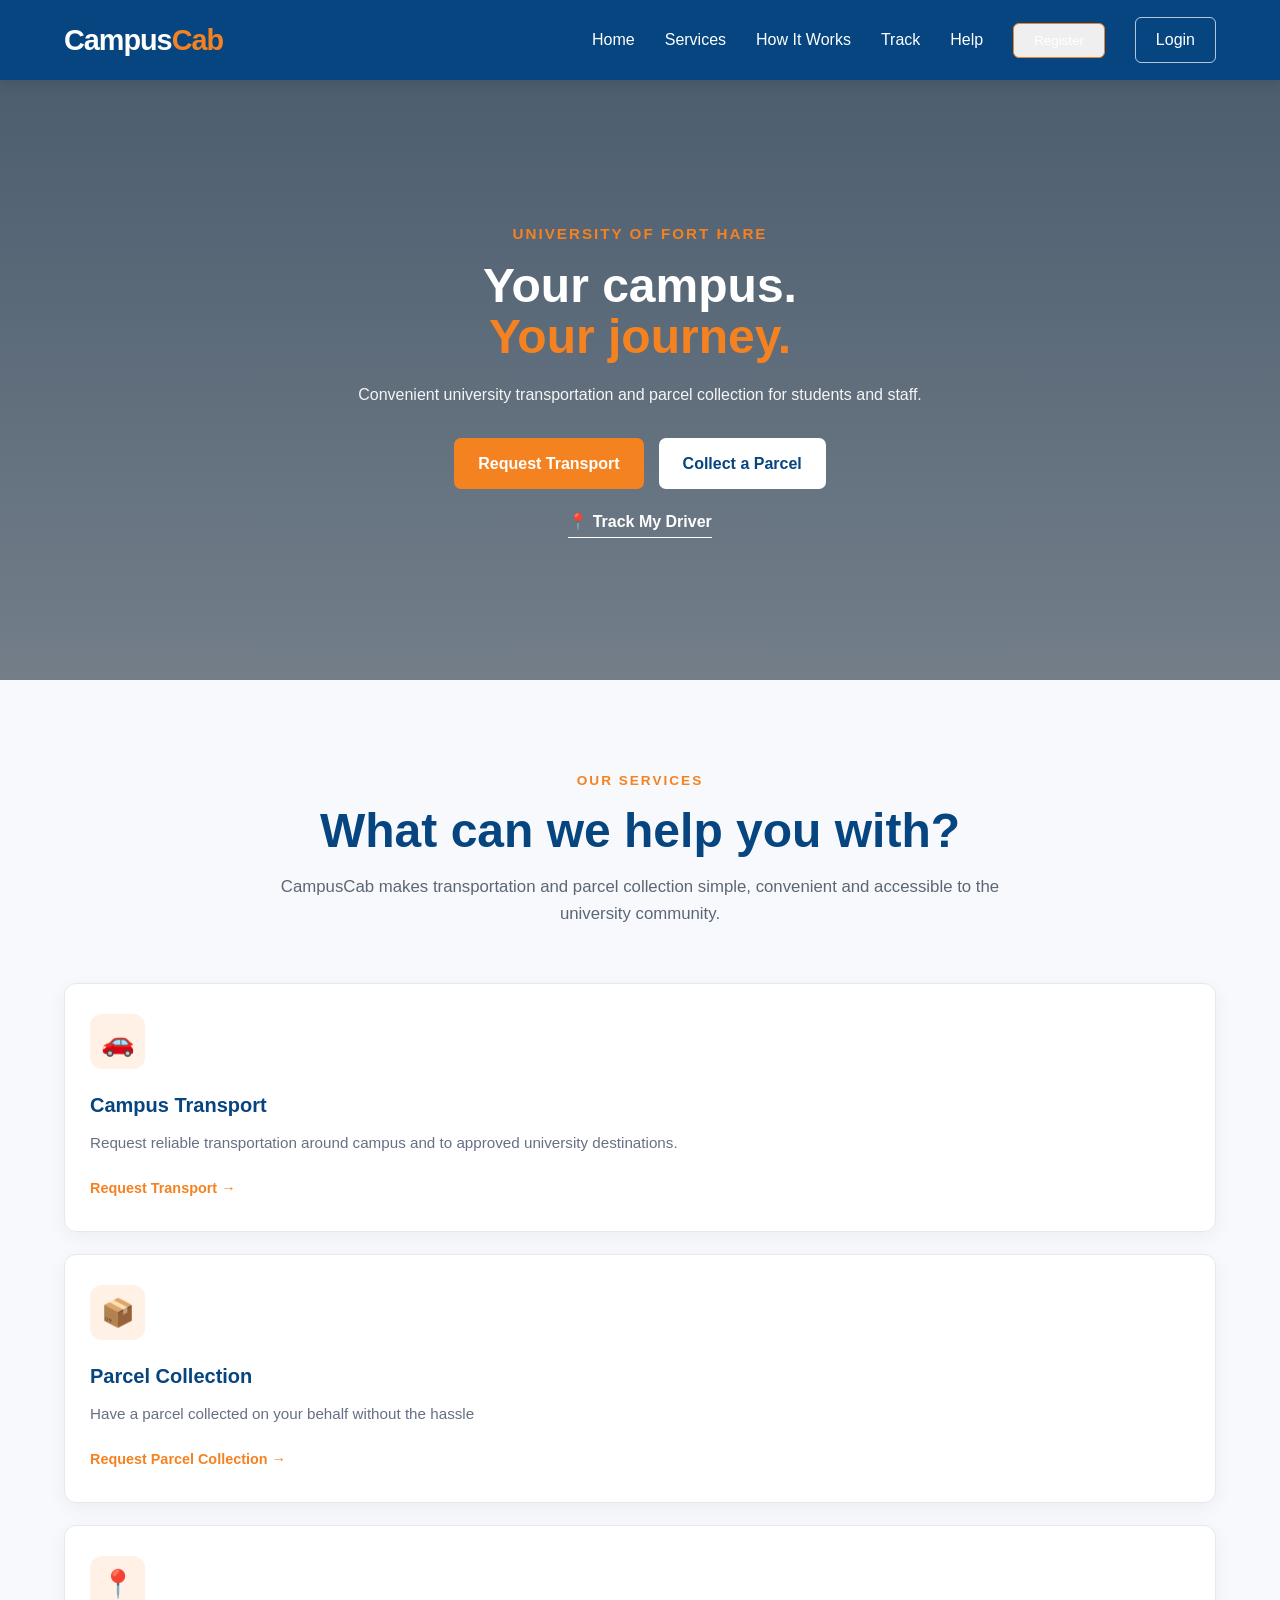
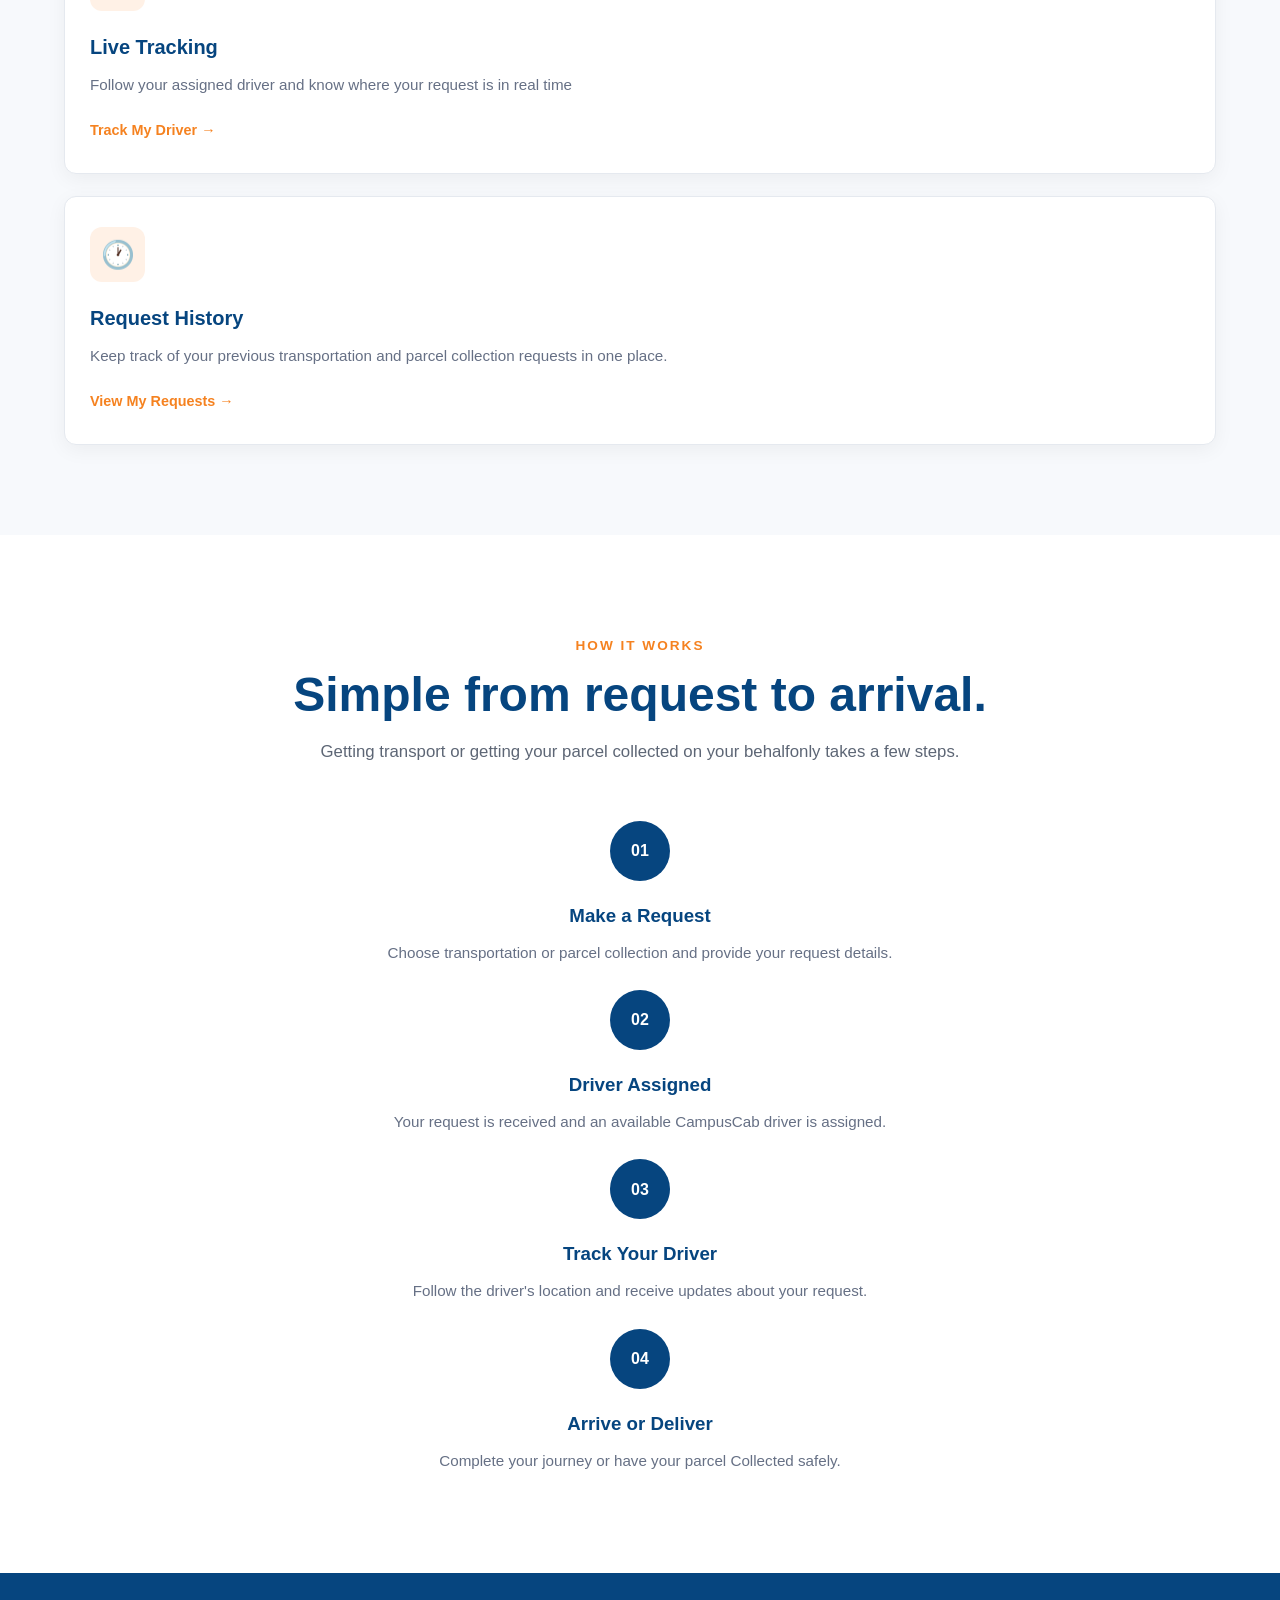
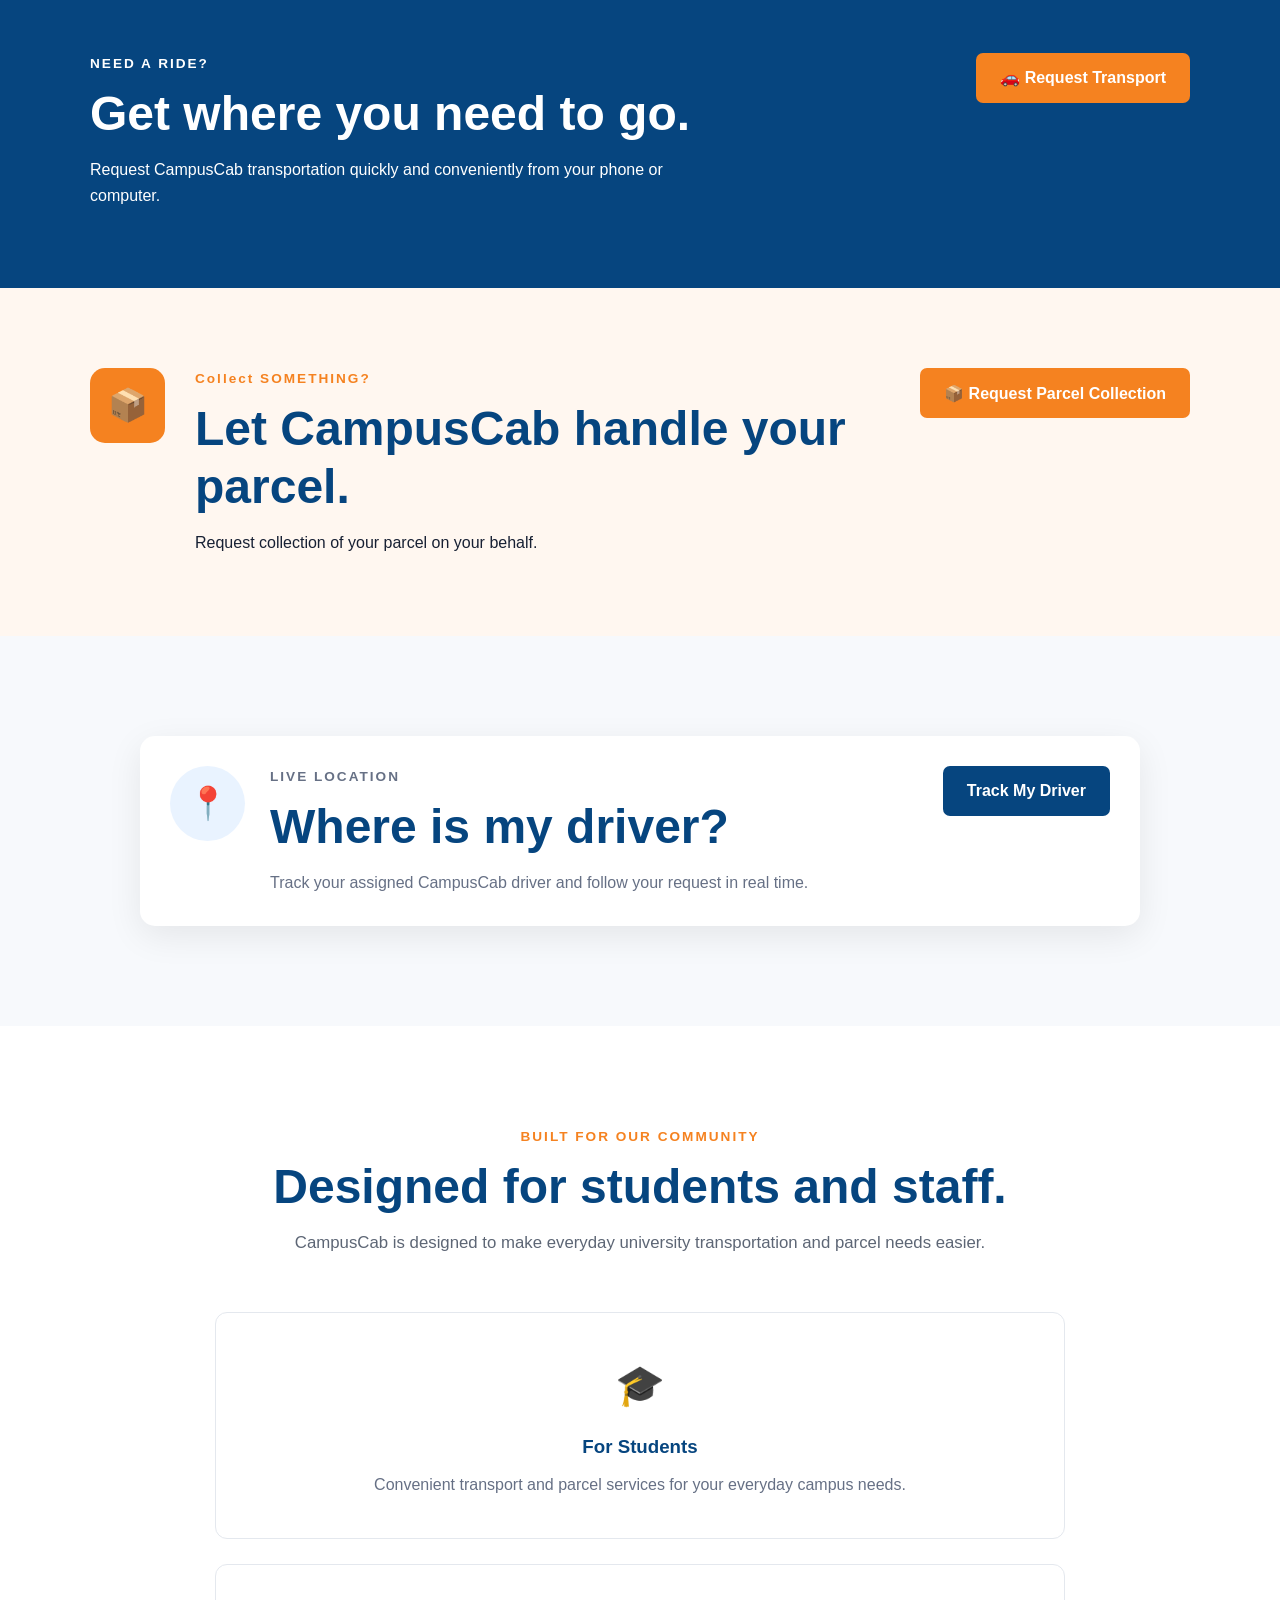
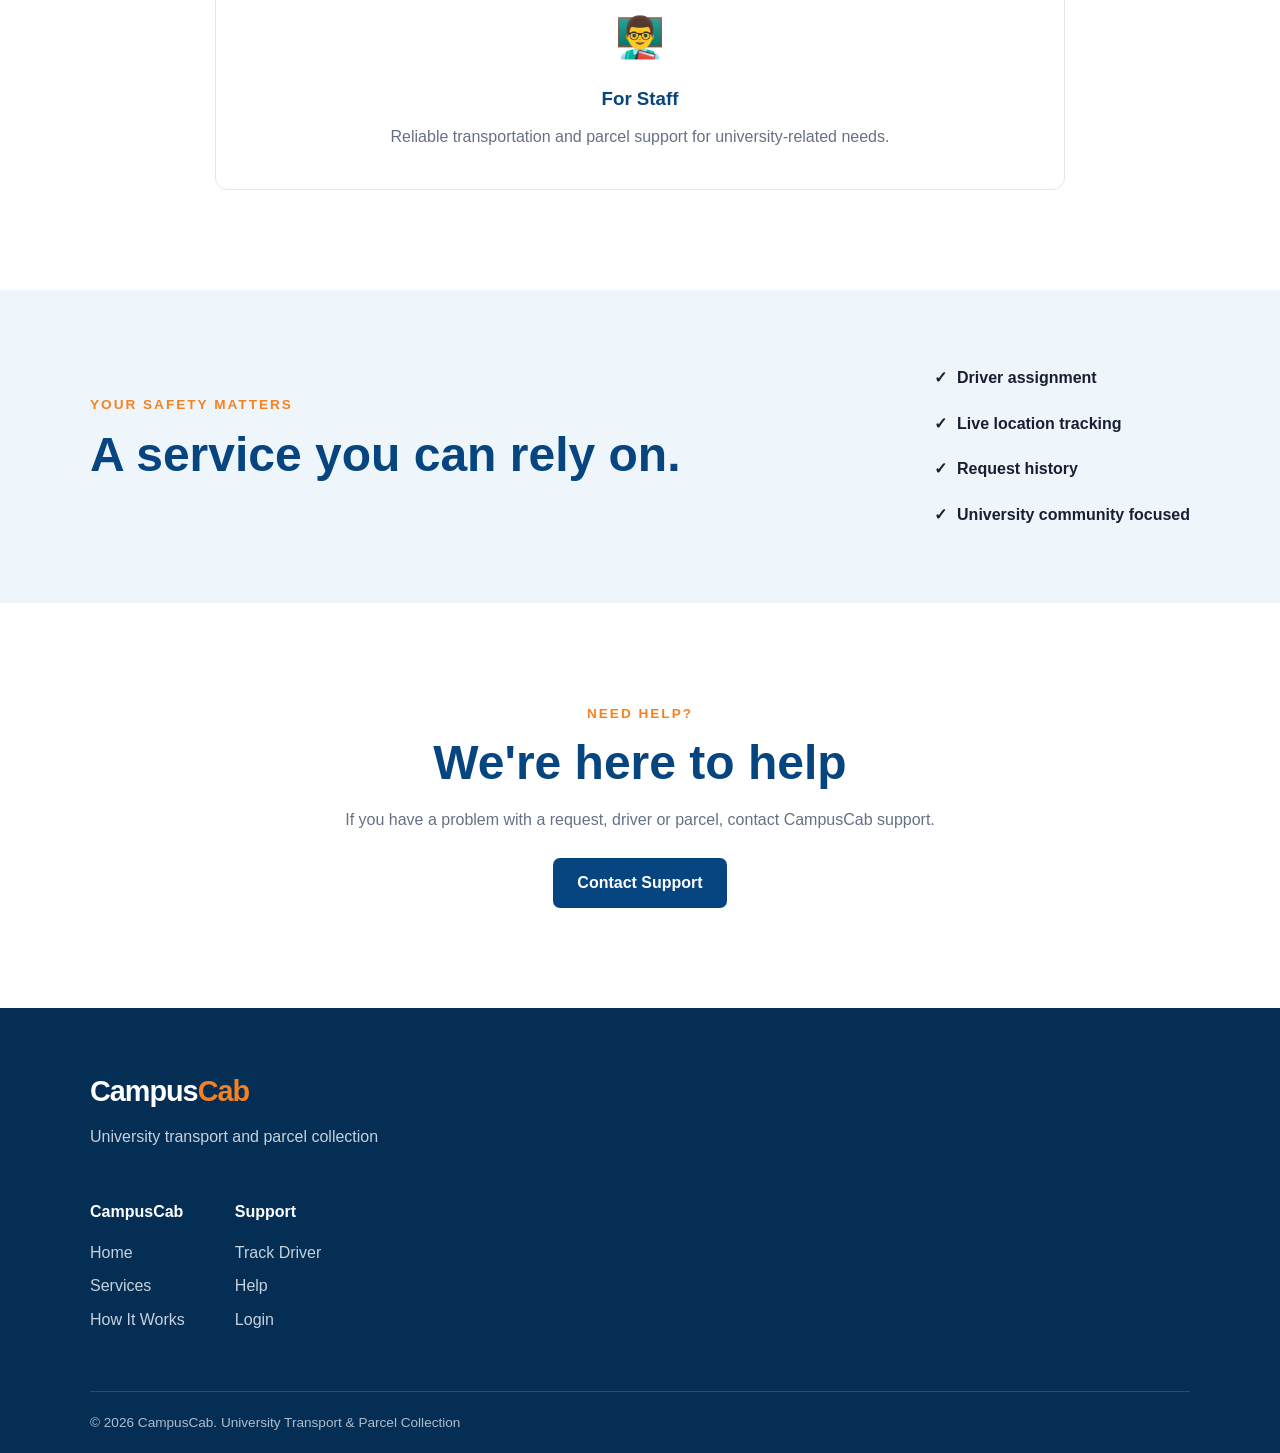
==== commit 50f1b5b4: "Add files via upload Latest modified homepage" ====
--- a/index.html
+++ b/index.html
@@ -193,7 +193,7 @@
                 </h2>
 
                 <p>
-                    Getting transport or sending a parcel only takes a few steps.
+                    Getting transport or getting your parcel  collected on your behalfonly takes a few steps.
                 </p>
 
             </div>
@@ -571,7 +571,7 @@
     </div>
 
     <script src="script.js"></script>
-                  <h2>Select Registration Type</h2>
+                 
 
 <div id="registerModal" class="modal">
   <div class="modal-content">
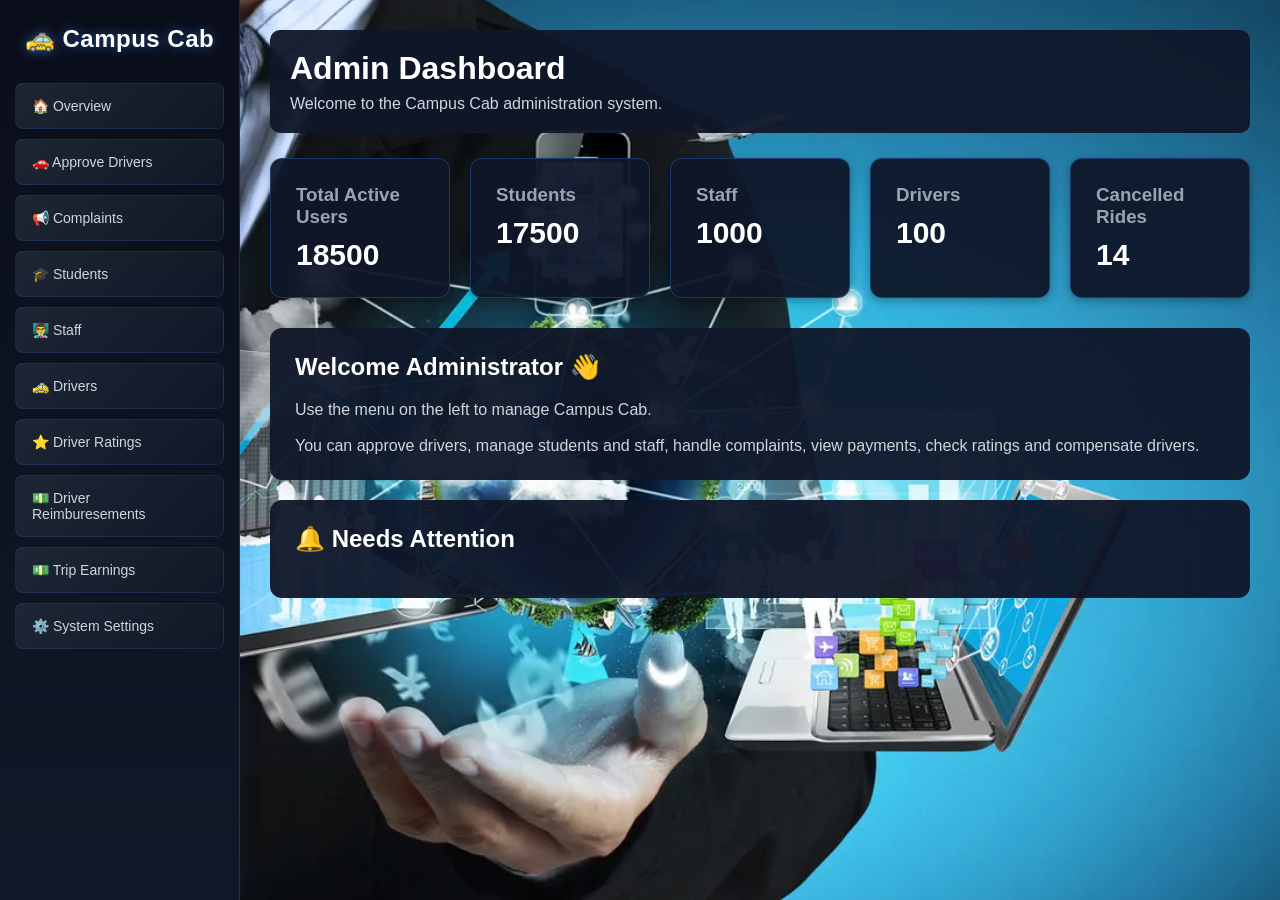
==== commit 2bbc6f76: "Update CampusRide admin dashboard" ====
--- a/index.html
+++ b/index.html
@@ -1,593 +1,495 @@
-<!DOCTYPE html>
-<html lang="en">
-<head>
-    <meta charset="UTF-8">
-    <meta name="viewport" content="width=device-width, initial-scale=1.0">
-
-    <title>CampusCab | University Transport & Parcel Collection</title>
-
-    <link rel="stylesheet" href="styles.css">
-</head>
-
-<body>
-    <!-- ================= NAVIGATION ================= -->
-    <header class="navbar">
-
-        <div class="logo">
-            Campus<span>Cab</span>
-        </div>
-
-        <button class="menu-toggle" id="menuToggle" aria-label="Open navigation menu">
-            ☰
-        </button>
-
-        <nav id="navMenu">
-            <a href="#home">Home</a>
-            <a href="#services">Services</a>
-            <a href="#how-it-works">How It Works</a>
-            <a href="#track">Track</a>
-            <a href="#help">Help</a>
-              <button class="register-btn" onclick="openRegisterModal()">Register</button>
-            <a href="#login" class="login-btn">Login</a>
-        </nav>
-
-    </header>
-
-    <!-- ================= HERO SECTION ================= -->
-    <main>
-
-        <section class="hero" id="home">
-
-            <div class="hero-overlay"></div>
-
-            <div class="hero-content">
-
-  
-
-                <p class="welcome-text">
-                    UNIVERSITY OF FORT HARE
-                </p>
-
-                <h1>
-                    Your campus.<br>
-                    <span>Your journey.</span>
-                </h1>
-
-                <p class="hero-description">
-                    Convenient university transportation and parcel collection
-                    for students and staff.
-                </p>
-
-                <div class="hero-buttons">
-
-                    <a href="#request" class="btn btn-orange">
-                        Request Transport
-                    </a>
-
-                    <a href="#parcel" class="btn btn-light">
-                         Collect a Parcel
-                    </a>
-
-                </div>
-
-                <a href="#track" class="track-link">
-                    📍 Track My Driver
-                </a>
-
-            </div>
-
-        </section>
-
-        <!-- ================= SERVICES ================= -->
-        <section class="services-section" id="services">
-
-            <div class="section-heading">
-
-                <p class="section-label">OUR SERVICES</p>
-
-                <h2>
-                    What can we help you with?
-                </h2>
-
-                <p>
-                    CampusCab makes transportation and parcel collection
-                    simple, convenient and accessible to the university community.
-                </p>
-
-            </div>
-
-            <div class="service-grid">
-
-                <!-- Transport -->
-                <article class="service-card">
-
-                    <div class="service-icon">
-                        🚗
-                    </div>
-
-                    <h3>Campus Transport</h3>
-
-                    <p>
-                        Request reliable transportation around campus
-                        and to approved university destinations.
-                    </p>
-
-                    <a href="#request">
-                        Request Transport →
-                    </a>
-
-                </article>
-
-                <!-- Parcel -->
-                <article class="service-card">
-
-                    <div class="service-icon">
-                        📦
-                    </div>
-
-                    <h3>Parcel Collection</h3>
-
-                    <p>
-                        Have a parcel collected on your behalf without the hassle
-                    </p>
-
-                    <a href="#parcel">
-                        Request Parcel Collection →
-                    </a>
-
-                </article>
-
-                <!-- Tracking -->
-                <article class="service-card">
-
-                    <div class="service-icon">
-                        📍
-                    </div>
-
-                    <h3>Live Tracking</h3>
-
-                    <p>
-                        Follow your assigned driver and know where
-                        your request is in real time
-                    </p>
-
-                    <a href="#track">
-                        Track My Driver →
-                    </a>
-
-                </article>
-
-                <!-- History -->
-                <article class="service-card">
-
-                    <div class="service-icon">
-                        🕐
-                    </div>
-
-                    <h3>Request History</h3>
-
-                    <p>
-                        Keep track of your previous transportation
-                        and parcel collection requests in one place.
-                    </p>
-
-                    <a href="#login">
-                        View My Requests →
-                    </a>
-
-                </article>
-
-            </div>
-
-        </section>
-
-        <!-- ================= HOW IT WORKS ================= -->
-        <section class="how-section" id="how-it-works">
-
-            <div class="section-heading">
-
-                <p class="section-label">HOW IT WORKS</p>
-
-                <h2>
-                    Simple from request to arrival.
-                </h2>
-
-                <p>
-                    Getting transport or getting your parcel  collected on your behalfonly takes a few steps.
-                </p>
-
-            </div>
-
-            <div class="steps">
-
-                <div class="step">
-
-                    <div class="step-number">
-                        01
-                    </div>
-
-                    <h3>Make a Request</h3>
-
-                    <p>
-                        Choose transportation or parcel collection
-                        and provide your request details.
-                    </p>
-
-                </div>
-
-                <div class="step">
-
-                    <div class="step-number">
-                        02
-                    </div>
-
-                    <h3>Driver Assigned</h3>
-
-                    <p>
-                        Your request is received and an available
-                        CampusCab driver is assigned.
-                    </p>
-
-                </div>
-
-
-                <div class="step">
-
-                    <div class="step-number">
-                        03
-                    </div>
-
-                    <h3>Track Your Driver</h3>
-
-                    <p>
-                        Follow the driver's location and receive
-                        updates about your request.
-                    </p>
-
-                </div>
-
-                <div class="step">
-
-                    <div class="step-number">
-                        04
-                    </div>
-
-                    <h3>Arrive or Deliver</h3>
-
-                    <p>
-                        Complete your journey or have your parcel
-                        Collected safely.
-                    </p>
-
-                </div>
-
-            </div>
-
-        </section>
-
-        <!-- ================= REQUEST SECTION ================= -->
-        <section class="request-section" id="request">
-
-            <div class="request-content">
-
-                <div>
-
-                    <p class="section-label">
-                        NEED A RIDE?
-                    </p>
-
-                    <h2>
-                        Get where you need to go.
-                    </h2>
-
-                    <p>
-                        Request CampusCab transportation quickly and
-                        conveniently from your phone or computer.
-                    </p>
-
-                </div>
-
-                <button class="btn btn-orange request-btn" onclick="showRequestMessage('transport')">
-                    🚗 Request Transport
-                </button>
-
-            </div>
-
-        </section>
-
-        <!-- ================= PARCEL SECTION ================= -->
-        <section class="parcel-section" id="parcel">
-
-            <div class="parcel-content">
-
-                <div class="parcel-icon">
-                    📦
-                </div>
-
-                <div>
-
-                    <p class="section-label">
-                        Collect SOMETHING?
-                    </p>
-
-                    <h2>
-                        Let CampusCab handle your parcel.
-                    </h2>
-
-                    <p>
-                        Request collection of your
-                        parcel on your behalf.
-                    </p>
-
-                </div>
-
-                <button class="btn btn-orange request-btn" onclick="showRequestMessage('parcel')">
-                    📦 Request Parcel Collection
-                </button>
-
-            </div>
-
-        </section>
-
-        <!-- ================= TRACKING ================= -->
-        <section class="tracking-section" id="track">
-
-            <div class="tracking-box">
-
-                <div class="tracking-icon">
-                    📍
-                </div>
-
-                <div>
-
-                    <p class="section-label">
-                        LIVE LOCATION
-                    </p>
-
-                    <h2>
-                        Where is my driver?
-                    </h2>
-
-                    <p>
-                        Track your assigned CampusCab driver
-                        and follow your request in real time.
-                    </p>
-
-                </div>
-
-                <button class="btn btn-dark" onclick="trackDriver()">
-                    Track My Driver
-                </button>
-
-            </div>
-
-        </section>
-
-        <!-- ================= UNIVERSITY COMMUNITY ================= -->
-        <section class="community-section">
-
-            <div class="section-heading">
-
-                <p class="section-label">
-                    BUILT FOR OUR COMMUNITY
-                </p>
-
-                <h2>
-                    Designed for students and staff.
-                </h2>
-
-                <p>
-                    CampusCab is designed to make everyday university
-                    transportation and parcel needs easier.
-                </p>
-
-            </div>
-
-            <div class="community-grid">
-
-                <div class="community-card">
-
-                    <div class="community-icon">
-                        🎓
-                    </div>
-
-                    <h3>For Students</h3>
-
-                    <p>
-                        Convenient transport and parcel services
-                        for your everyday campus needs.
-                    </p>
-
-                </div>
-
-                <div class="community-card">
-
-                    <div class="community-icon">
-                        👨‍🏫
-                    </div>
-
-                    <h3>For Staff</h3>
-
-                    <p>
-                        Reliable transportation and parcel support
-                        for university-related needs.
-                    </p>
-
-                </div>
-
-            </div>
-
-        </section>
-
-        <!-- ================= SAFETY ================= -->
-        <section class="safety-section">
-
-            <div class="safety-content">
-
-                <div>
-
-                    <p class="section-label">
-                        YOUR SAFETY MATTERS
-                    </p>
-
-                    <h2>
-                        A service you can rely on.
-                    </h2>
-
-                </div>
-
-                <div class="safety-items">
-
-                    <div>
-                        ✓
-                        <span>Driver assignment</span>
-                    </div>
-
-                    <div>
-                        ✓
-                        <span>Live location tracking</span>
-                    </div>
-
-                    <div>
-                        ✓
-                        <span>Request history</span>
-                    </div>
-
-                    <div>
-                        ✓
-                        <span>University community focused</span>
-                    </div>
-
-                </div>
-
-            </div>
-
-        </section>
-
-        <!-- ================= HELP ================= -->
-        <section class="help-section" id="help">
-
-            <p class="section-label">
-                NEED HELP?
-            </p>
-
-            <h2>
-                We're here to help
-            </h2>
-
-            <p>
-                If you have a problem with a request, driver or parcel,
-                contact CampusCab support.
-            </p>
-
-            <button class="btn btn-dark" onclick="contactSupport()">
-                Contact Support
-            </button>
-
-        </section>
-
-    </main>
-
-    <!-- ================= FOOTER ================= -->
-    <footer>
-
-        <div class="footer-content">
-
-            <div class="footer-brand">
-
-                <div class="logo footer-logo">
-                    Campus<span>Cab</span>
-                </div>
-
-                <p>
-                    University transport and parcel collection
-                </p>
-
-            </div>
-
-            <div class="footer-links">
-
-                <div>
-
-                    <h4>CampusCab</h4>
-
-                    <a href="#home">Home</a>
-                    <a href="#services">Services</a>
-                    <a href="#how-it-works">How It Works</a>
-
-                </div>
-
-                <div>
-
-                    <h4>Support</h4>
-
-                    <a href="#track">Track Driver</a>
-                    <a href="#help">Help</a>
-                    <a href="#login">Login</a>
-
-                </div>
-
-            </div>
-
-        </div>
-
-        <div class="footer-bottom">
-
-            <p>
-                © 2026 CampusCab. University Transport & Parcel Collection
-            </p>
-
-        </div>
-
-    </footer>
-
-    <!-- ================= REQUEST MESSAGE ================= -->
-    <div class="modal" id="requestModal">
-
-        <div class="modal-content">
-
-            <button class="close-modal" onclick="closeModal()">
-                ×
-            </button>
-
-            <div class="modal-icon">
-                🚗
-            </div>
-
-            <h2 id="modalTitle">
-                Request CampusCab
-            </h2>
-
-            <p id="modalText">
-                Please login to continue with your request.
-            </p>
-
-            <button class="btn btn-orange" onclick="goToLogin()">
-                Continue to Login
-            </button>
-
-        </div>
-
-    </div>
-
-    <script src="script.js"></script>
-                 
-
-<div id="registerModal" class="modal">
-  <div class="modal-content">
-    <button class="close-modal" onclick="closeModal()">&times;</button>
-    <div class="modal-icon">📝</div>
-    <h2>Select Registration Type</h2>
-    <p>Please choose how you want to register:</p>
-    
-    <select id="registerType" class="register-btn" style="color:#06457f; font-weight:600;">
-      <option value="student">Student</option>
-      <option value="driver">Driver</option>
-      <option value="staff">Staff Member</option>
-    </select>
-    <button class="btn btn-orange" onclick="handleRegister()">Continue</button>
-  </div>
-</div>
-
-</body>
-</html>+
+<!DOCTYPE html>
+<html lang="en">
+<head>
+    <meta charset="UTF-8">
+    <meta name="viewport" content="width=device-width, initial-scale=1.0">
+
+    <title>Campus Cab - Admin Dashboard</title>
+       <link rel="stylesheet"
+       href="styles.css">
+
+</head>
+
+
+<body>
+
+
+<!-- ================= SIDEBAR ================= -->
+
+<div class="sidebar">
+
+    <h2>🚕 Campus Cab</h2>
+
+    <button class="menu active" onclick="showPage('dashboard', this)">
+        🏠 Overview
+    </button>
+
+    <button class="menu" onclick="showPage('drivers', this)">
+        🚗 Approve Drivers
+    </button>
+
+    <button class="menu" onclick="showPage('complaints', this)">
+        📢 Complaints
+    </button>
+
+    <button class="menu" onclick="showPage('students', this)">
+        🎓 Students
+    </button>
+
+    <button class="menu" onclick="showPage('staff', this)">
+        👨‍🏫 Staff
+    </button>
+    <button class="menu" onclick="showPage('driversList', this)">
+    🚕 Drivers
+</button>
+    <button class="menu" onclick="showPage('ratings', this)">
+        ⭐ Driver Ratings
+    </button>
+
+    <button class="menu" onclick="showPage('reimbursement', this)">
+        💵 Driver Reimburesements
+    </button>
+
+    <button class="menu" onclick="showPage('driverCompensation', this)">
+        💵 Trip Earnings
+    </button>
+
+    <button class="menu" onclick="showPage('settings', this)">
+        ⚙️ System Settings
+    </button>
+
+</div>
+
+
+
+<!-- ================= MAIN ================= -->
+
+<div class="main">
+
+
+<!-- ================= DASHBOARD ================= -->
+
+<div id="dashboard" class="page active">
+
+    <div class="header">
+
+        <h1> Admin Dashboard</h1>
+
+        <p>
+            Welcome to the Campus Cab administration system.
+        </p>
+
+    </div>
+<div class="cards">
+
+    <div class="card">
+        <h3>Total Active Users</h3>
+        <p id="activeUsersCount">18500</p>
+    </div>
+
+    <div class="card">
+        <h3>Students</h3>
+        <p id="studentCount">17500</p>
+    </div>
+
+    <div class="card">
+        <h3>Staff</h3>
+        <p id="staffCount">1000</p>
+    </div>
+
+    <div class="card">
+        <h3>Drivers</h3>
+        <p id="driverCount">100</p>
+    </div>
+
+    <div class="card">
+        <h3>Cancelled Rides</h3>
+        <p id="cancelledRidesCount">14</p>
+    </div>
+
+</div>
+
+
+    <div class="section">
+
+        <h2>Welcome Administrator 👋</h2>
+
+        <p>
+            Use the menu on the left to manage Campus Cab.
+        </p>
+
+        <br>
+
+        <p>
+            You can approve drivers, manage students and staff,
+            handle complaints, view payments, check ratings and
+            compensate drivers.
+        </p>
+
+    </div>
+<div class="section">
+
+    <h2>🔔 Needs Attention</h2>
+
+    <div id="alertsPanel"></div>
+
+</div>
+</div>
+
+
+
+<!-- ================= DRIVERS ================= -->
+
+<!-- ================= DRIVERS LIST ================= -->
+
+<div id="driversList" class="page">
+
+    <div class="section">
+
+        <h2>🚕 Drivers</h2>
+
+        <input
+            type="text"
+            class="search"
+            placeholder="Search driver..."
+            onkeyup="searchTable(this, 'driversListTable')"
+        >
+
+        <table id="driversListTable">
+
+            <tr>
+                <th>Driver ID</th>
+                <th>Name</th>
+                <th>Vehicle</th>
+                <th>Status</th>
+            </tr>
+
+            
+
+        </table>
+
+    </div>
+
+</div>
+
+
+
+<!-- ================= DRIVER APPROVAL ================= -->
+
+<div id="drivers" class="page">
+
+    <div class="section">
+
+        <h2>🚗 Driver Approval</h2>
+
+        <input
+            type="text"
+            class="search"
+            placeholder="Search driver..."
+            onkeyup="searchTable(this, 'driverTable')"
+        >
+
+ <table id="driverTable">
+    <thead>
+        <tr>
+            <th>Name</th>
+            <th>Email</th>
+            <th>Licence Number</th>
+            <th>Status</th>
+            <th>Action</th>
+        </tr>
+    </thead>
+
+    <tbody id="driverTableBody">
+    </tbody>
+</table>
+    </div>
+
+</div>
+
+
+
+<!-- ================= COMPLAINTS ================= -->
+
+<div id="complaints" class="page">
+
+    <div class="section">
+
+        <h2>📢 Complaints</h2>
+
+        <table id="complaintsTable">
+            <thead>
+                <tr>
+                    <th>Student</th>
+                    <th>Driver</th>
+                    <th>Category</th>
+                    <th>Description</th>
+                    <th>Date</th>
+                    <th>Status</th>
+                    <th>Action</th>
+                </tr>
+            </thead>
+            <tbody id="complaintsTableBody">
+            </tbody>
+        </table>
+
+    </div>
+
+</div>
+
+
+<!-- ================= STUDENTS ================= -->
+
+<div id="students" class="page">
+
+    <div class="section">
+
+        <h2>🎓 Students</h2>
+
+        <input
+            type="text"
+            class="search"
+            placeholder="Search student..."
+            onkeyup="searchTable(this, 'studentTable')"
+        >
+
+        <table id="studentTable">
+            <thead>
+                <tr>
+                    <th>Student Number</th>
+                    <th>Name</th>
+                    <th>Email</th>
+                    <th>Status</th>
+                </tr>
+            </thead>
+            <tbody id="studentTableBody">
+            </tbody>
+        </table>
+
+    </div>
+
+</div>
+
+
+
+<!-- ================= STAFF ================= -->
+
+<div id="staff" class="page">
+
+    <div class="section">
+
+        <h2>👨‍🏫 Staff</h2>
+
+        <input
+            type="text"
+            class="search"
+            placeholder="Search staff..."
+            onkeyup="searchTable(this, 'staffTable')"
+        >
+
+        <table id="staffTable">
+            <thead>
+                <tr>
+                    <th>Staff Number</th>
+                    <th>Name</th>
+                    <th>Email</th>
+                    <th>Status</th>
+                </tr>
+            </thead>
+            <tbody id="staffTableBody">
+            </tbody>
+        </table>
+
+    </div>
+
+</div>
+
+
+
+
+
+
+<!-- ================= RATINGS ================= -->
+
+<div id="ratings" class="page">
+
+    <div class="section">
+
+        <h2>⭐ Driver Ratings</h2>
+
+        <table id="ratingsTable">
+
+            <tr>
+                <th>Driver</th>
+                <th>Rating</th>
+                <th>Number of Reviews</th>
+                <th>Number of trips</th>
+            </tr>
+
+            <!-- rows injected by JS -->
+
+        </table>
+
+    </div>
+
+</div>
+
+
+
+<!-- ================= Reimbursement ================= -->
+
+<div id="reimbursement" class="page">
+
+    <div class="section">
+
+        <h2> Driver Reimbursements</h2>
+
+        <table id="reimbursementTable">
+            <thead>
+                <tr>
+                    <th>Driver</th>
+                    <th>Reason</th>
+                    <th>Category</th>
+                    <th>Amount</th>
+                    <th>Status</th>
+                    <th>Action</th>
+                </tr>
+            </thead>
+            <tbody id="reimbursementTableBody">
+            </tbody>
+        </table>
+
+    </div>
+
+</div>
+
+
+
+<!-- ================= DRIVER COMPENSATION ================= -->
+
+<div id="driverCompensation" class="page">
+
+    <div class="section">
+
+        <h2>💵 Trip earnings</h2>
+
+        <div id="compensationKpis" class="cards" style="margin-bottom:25px;"></div>
+
+        <div id="compensationList"></div>
+
+    </div>
+
+</div>
+
+
+
+<!-- ================= SETTINGS ================= -->
+
+<div id="settings" class="page">
+
+    <div class="section">
+
+        <h2>⚙️ System Settings</h2>
+
+        <div class="compCalcBox" style="max-width:400px;">
+
+            <div class="compCalcTitle">Commission Rate</div>
+
+            <p style="color:#d1d5db; font-size:13px; margin-bottom:12px;">
+                This percentage is applied to every driver's total fare
+                when calculating their commission payment.
+            </p>
+
+            <div class="settingsRow">
+                <input type="number" id="commissionRateInput" min="0" max="100" step="1" class="settingsInput">
+                <button class="approve" onclick="saveCommissionRate()">Save Changes</button>
+            </div>
+
+            <p id="settingsSavedMsg" style="color:#4ade80; font-size:13px; margin-top:10px; display:none;">
+                ✓ Commission rate updated.
+            </p>
+
+        </div>
+
+        <div class="compCalcBox" style="max-width:400px; margin-top:20px;">
+
+            <div class="compCalcTitle">Fare Settings</div>
+
+            <p style="color:#d1d5db; font-size:13px; margin-bottom:12px;">
+                These values determine how a ride's total fare is calculated
+                before commission is applied.
+            </p>
+
+            <label style="font-size:13px; color:#d1d5db; display:block; margin-bottom:6px;">Base Fare (R)</label>
+            <div class="settingsRow">
+                <input type="number" id="baseFareInput" class="settingsInput" min="0" step="1">
+            </div>
+
+            <label style="font-size:13px; color:#d1d5db; display:block; margin-bottom:6px;">Price per KM (R)</label>
+            <div class="settingsRow">
+                <input type="number" id="pricePerKmInput" class="settingsInput" min="0" step="0.5">
+                <button class="approve" onclick="saveFareSettings()">Save Changes</button>
+            </div>
+
+            <p id="fareSettingsSavedMsg" style="color:#4ade80; font-size:13px; margin-top:10px; display:none;">
+                ✓ Fare settings updated.
+            </p>
+
+            <div class="compCalcBox" style="margin-top:16px; background:rgba(255,255,255,0.03);">
+                <div class="compCalcTitle">Example: 8km trip</div>
+                <div id="farePreview" class="compCalcLine"></div>
+            </div>
+
+        </div>
+
+        <div class="compCalcBox" style="max-width:400px; margin-top:20px;">
+
+            <div class="compCalcTitle">Cancellation Fee</div>
+
+            <p style="color:#d1d5db; font-size:13px; margin-bottom:12px;">
+                This amount is paid to a driver when a passenger cancels
+                a trip after pickup confirmation.
+            </p>
+
+            <div class="settingsRow">
+                <input type="number" id="cancellationFeeInput" class="settingsInput" min="0" step="1">
+                <button class="approve" onclick="saveCancellationFee()">Save Changes</button>
+            </div>
+
+                 <p id="cancellationFeeSavedMsg" style="color:#4ade80; font-size:13px; margin-top:10px; display:none;">
+                ✓ Cancellation fee updated.
+            </p>
+
+        </div>
+
+        <div class="compCalcBox" style="max-width:400px; margin-top:20px;">
+
+            <div class="compCalcTitle">Low Rating Threshold</div>
+
+            <p style="color:#d1d5db; font-size:13px; margin-bottom:12px;">
+                Drivers with an average rating below this value will be
+                flagged for review on the Driver Ratings page.
+            </p>
+
+            <div class="settingsRow">
+                <input type="number" id="lowRatingInput" class="settingsInput" min="0" max="5" step="0.1">
+                <button class="approve" onclick="saveLowRatingThreshold()">Save Changes</button>
+            </div>
+
+            <p id="lowRatingSavedMsg" style="color:#4ade80; font-size:13px; margin-top:10px; display:none;">
+                ✓ Threshold updated.
+            </p>
+
+        </div>
+
+    </div>
+
+</div>
+
+</div>
+
+
+<script src="script.js?v=12"></script>
+</body>
+</html>
--- a/styles.css
+++ b/styles.css
@@ -1,997 +1,437 @@
-/* =====================================================
-   CAMPUSCAB - MAIN STYLES
-   ===================================================== */
-
-
-/* ================= GENERAL ================= */
-
-* {
-    margin: 0;
-    padding: 0;
-    box-sizing: border-box;
-}
-
-html {
-    scroll-behavior: smooth;
-}
-
-body {
-    font-family: Arial, Helvetica, sans-serif;
-    color: #172033;
-    background: #ffffff;
-    line-height: 1.6;
-}
-
-a {
-    text-decoration: none;
-}
-
-button,
-a {
-    -webkit-tap-highlight-color: transparent;
-}
-
-
-/* ================= NAVIGATION ================= */
-
-.navbar {
-    height: 80px;
-    width: 100%;
-    background: #06457f;
-
-    display: flex;
-    align-items: center;
-    justify-content: space-between;
-
-    padding: 0 5%;
-
-    position: sticky;
-    top: 0;
-    z-index: 1000;
-
-    box-shadow: 0 2px 12px rgba(0, 0, 0, 0.12);
-}
-
-
-/* CampusCab logo */
-
-.logo {
-    color: white;
-    font-size: 1.8rem;
-    font-weight: 800;
-    letter-spacing: -1px;
-}
-
-/* ONLY "Cab" becomes orange */
-
-.logo span {
-    color: #f58220;
-}
-
-
-.navbar nav {
-    display: flex;
-    align-items: center;
-    gap: 30px;
-}
-
-
-.navbar nav a {
-    color: white;
-    font-size: 1rem;
-    font-weight: 500;
-
-    transition: 0.3s;
-}
-
-
-.navbar nav a:hover {
-    color: #f58220;
-}
-
-.login-btn {
-    border: 1px solid rgba(255, 255, 255, 0.7);
-    padding: 9px 20px;
-    border-radius: 6px;
-}
-
-.login-btn:hover {
-    background: #f58220;
-    color: white !important;
-    border-color: #f58220;
-}
-
-/* Registration button */
-
-.register-btn {
-    border: 1px solid #f58220;
-    padding: 9px 20px;
-    border-radius: 6px;
-    color: white !important;
-}
-
-
-.register-btn:hover {
-    background: #f58220;
-    color: white !important;
-    border-color: #f58220;
-}
-
-/* Mobile menu button */
-
-.menu-toggle {
-    display: none;
-
-    background: transparent;
-    border: none;
-
-    color: white;
-    font-size: 28px;
-
-    cursor: pointer;
-}
-
-
-/* ================= HERO ================= */
-
-.hero {
-    min-height: 650px;
-
-    background-image: url("assets/campuscab-forthare.png");
-
-    background-size: cover;
-    background-position: center;
-
-    position: relative;
-
-    display: flex;
-    align-items: center;
-    justify-content: center;
-
-    text-align: center;
-}
-.hero-overlay {
-    position: absolute;
-    inset: 0;
-
-    background: linear-gradient(
-        rgba(0, 25, 50, 0.70),
-        rgba(0, 20, 40, 0.55)
-    );
-}
-
-
-.hero-content {
-    position: relative;
-    z-index: 2;
-
-    max-width: 850px;
-    padding: 40px 25px;
-
-    color: white;
-}
-
-
-.welcome-text {
-    color: #f58220;
-
-    font-weight: 700;
-    font-size: 0.95rem;
-
-    letter-spacing: 2px;
-
-    margin-bottom: 15px;
-}
-
-.hero h1 {
-    font-size: clamp(2.8rem, 6vw, 5rem);
-    line-height: 1.05;
-
-    margin-bottom: 20px;
-
-    font-weight: 800;
-}
-
-.hero h1 span {
-    color: #f58220;
-}
-
-.hero-description {
-    max-width: 650px;
-
-    margin: 0 auto 30px;
-
-    font-size: 1.2rem;
-    color: #f5f5f5;
-}
-
-.hero-buttons {
-    display: flex;
-    justify-content: center;
-    gap: 15px;
-
-    flex-wrap: wrap;
-
-    margin-bottom: 20px;
-}
-/*  BUTTONS */
-
-.btn {
-    display: inline-flex;
-
-    align-items: center;
-    justify-content: center;
-
-    min-height: 50px;
-
-    padding: 13px 24px;
-
-    border-radius: 7px;
-
-    border: none;
-
-    font-size: 1rem;
-    font-weight: 700;
-
-    cursor: pointer;
-
-    transition: 0.25s;
-}
-
-
-.btn-orange {
-    background: #f58220;
-    color: white;
-}
-
-.btn-orange:hover {
-    background: #d96d0d;
-    transform: translateY(-2px);
-}
-
-
-.btn-light {
-    background: white;
-    color: #06457f;
-}
-
-
-.btn-light:hover {
-    background: #eeeeee;
-    transform: translateY(-2px);
-}
-
-
-.btn-dark {
-    background: #06457f;
-    color: white;
-}
-
-
-.btn-dark:hover {
-    background: #04345f;
-    transform: translateY(-2px);
-}
-
-
-.track-link {
-    display: inline-block;
-
-    color: white;
-
-    font-weight: 600;
-
-    border-bottom: 1px solid white;
-
-    padding-bottom: 2px;
-
-    transition: 0.3s;
-}
-
-.track-link:hover {
-    color: #f58220;
-    border-color: #f58220;
-}
-/* SECTION HEADINGS */
-
-.section-heading {
-    max-width: 750px;
-
-    margin: 0 auto 55px;
-
-    text-align: center;
-}
-
-.section-label {
-    color: #f58220;
-
-    font-weight: 800;
-
-    font-size: 0.85rem;
-
-    letter-spacing: 2px;
-
-    margin-bottom: 10px;
-}
-
-.section-heading h2,
-.request-content h2,
-.parcel-content h2,
-.tracking-box h2,
-.safety-content h2,
-.help-section h2 {
-    font-size: clamp(2rem, 4vw, 3rem);
-
-    line-height: 1.2;
-
-    color: #06457f;
-
-    margin-bottom: 15px;
-}
-
-
-.section-heading p:not(.section-label) {
-    color: #5d6675;
-
-    font-size: 1.05rem;
-}
-
-/* SERVICES */
-
-.services-section {
-    padding: 90px 5%;
-    background: #f7f9fc;
-}
-
-.service-grid {
-    max-width: 1200px;
-
-    margin: auto;
-
-    display: grid;
-
-    grid-template-columns: repeat(4, 1fr);
-
-    gap: 22px;
-}
-
-.service-card {
-    background: white;
-
-    padding: 30px 25px;
-
-    border-radius: 12px;
-
-    border: 1px solid #e5e9ef;
-
-    box-shadow: 0 5px 20px rgba(0, 0, 0, 0.05);
-
-    transition: 0.3s;
-}
-
-.service-card:hover {
-    transform: translateY(-6px);
-
-    box-shadow: 0 12px 30px rgba(0, 0, 0, 0.10);
-}
-
-.service-icon {
-    width: 55px;
-    height: 55px;
-
-    display: flex;
-    align-items: center;
-    justify-content: center;
-
-    background: #fff1e6;
-
-    border-radius: 12px;
-
-    font-size: 1.7rem;
-
-    margin-bottom: 20px;
-}
-
-.service-card h3 {
-    color: #06457f;
-
-    font-size: 1.25rem;
-
-    margin-bottom: 10px;
-}
-
-.service-card p {
-    color: #667085;
-
-    font-size: 0.95rem;
-
-    margin-bottom: 20px;
-}
-
-
-.service-card a {
-    color: #f58220;
-
-    font-weight: 700;
-
-    font-size: 0.9rem;
-}
-
-/* HOW IT WORKS  */
-
-.how-section {
-    padding: 100px 5%;
-
-    background: white;
-}
-
-
-.steps {
-    max-width: 1100px;
-
-    margin: auto;
-
-    display: grid;
-
-    grid-template-columns: repeat(4, 1fr);
-
-    gap: 25px;
-}
-
-
-.step {
-    text-align: center;
-
-    position: relative;
-}
-
-.step-number {
-    width: 60px;
-    height: 60px;
-
-    margin: 0 auto 20px;
-
-    display: flex;
-    align-items: center;
-    justify-content: center;
-
-    border-radius: 50%;
-
-    background: #06457f;
-
-    color: white;
-
-    font-weight: 800;
-}
-
-.step h3 {
-    color: #06457f;
-
-    margin-bottom: 10px;
-}
-
-.step p {
-    color: #667085;
-
-    font-size: 0.95rem;
-}
-
-/* ================= REQUEST SECTION ================= */
-
-.request-section {
-    padding: 80px 5%;
-
-    background: #06457f;
-}
-
-.request-content {
-    max-width: 1100px;
-
-    margin: auto;
-
-    display: flex;
-
-    align-items: center;
-
-    justify-content: space-between;
-
-    gap: 40px;
-}
-
-.request-content h2,
-.request-content p {
-    color: white;
-}
-
-.request-content p {
-    max-width: 600px;
-}
-
-/* ================= PARCEL SECTION ================= */
-
-.parcel-section {
-    padding: 80px 5%;
-
-    background: #fff7f0;
-}
-
-
-.parcel-content {
-    max-width: 1100px;
-
-    margin: auto;
-
-    display: flex;
-
-    align-items: center;
-
-    gap: 30px;
-}
-
-
-.parcel-icon {
-    width: 75px;
-    height: 75px;
-
-    flex-shrink: 0;
-
-    border-radius: 15px;
-
-    display: flex;
-    align-items: center;
-    justify-content: center;
-
-    background: #f58220;
-
-    font-size: 2rem;
-}
-
-.parcel-content > div:nth-child(2) {
-    flex: 1;
-}
-
-/* ================= TRACKING ================= */
-
-.tracking-section {
-    padding: 100px 5%;
-
-    background: #f7f9fc;
-}
-
-.tracking-box {
-    max-width: 1000px;
-
-    margin: auto;
-
-    padding: 45px;
-
-    background: white;
-
-    border-radius: 15px;
-
-    box-shadow: 0 10px 35px rgba(0, 0, 0, 0.08);
-
-    display: flex;
-
-    align-items: center;
-
-    gap: 25px;
-}
-
-.tracking-icon {
-    width: 75px;
-    height: 75px;
-
-    flex-shrink: 0;
-
-    background: #e9f3ff;
-
-    border-radius: 50%;
-
-    display: flex;
-    align-items: center;
-    justify-content: center;
-
-    font-size: 2rem;
-}
-
-.tracking-box > div:nth-child(2) {
-    flex: 1;
-}
-
-.tracking-box p {
-    color: #667085;
-}
-
-/* ================= COMMUNITY ================= */
-
-.community-section {
-    padding: 100px 5%;
-}
-
-.community-grid {
-    max-width: 850px;
-
-    margin: auto;
-
-    display: grid;
-
-    grid-template-columns: repeat(2, 1fr);
-
-    gap: 25px;
-}
-
-.community-card {
-    text-align: center;
-
-    padding: 40px 30px;
-
-    border: 1px solid #e4e8ee;
-
-    border-radius: 12px;
-
-    background: white;
-}
-
-.community-icon {
-    font-size: 2.5rem;
-
-    margin-bottom: 15px;
-}
-
-.community-card h3 {
-    color: #06457f;
-
-    margin-bottom: 10px;
-}
-
-.community-card p {
-    color: #667085;
-}
-
-/* ================= SAFETY ================= */
-
-.safety-section {
-    padding: 75px 5%;
-
-    background: #eef5fb;
-}
-
-.safety-content {
-    max-width: 1100px;
-
-    margin: auto;
-
-    display: flex;
-
-    align-items: center;
-
-    justify-content: space-between;
-
-    gap: 50px;
-}
-
-.safety-items {
-    display: grid;
-
-    grid-template-columns: repeat(2, 1fr);
-
-    gap: 20px 50px;
-}
-
-
-.safety-items div {
-    display: flex;
-
-    align-items: center;
-
-    gap: 10px;
-
-    color: #172033;
-
-    font-weight: 600;
-}
-
-.safety-items div:first-letter {
-    color: #f58220;
-}
-
-/* ================= HELP ================= */
-
-.help-section {
-    padding: 100px 5%;
-
-    text-align: center;
-
-    background: white;
-}
-
-.help-section > p:not(.section-label) {
-    max-width: 600px;
-
-    margin: 0 auto 25px;
-
-    color: #667085;
-}
-
-/* ================= FOOTER ================= */
-
-footer {
-    background: #052e55;
-
-    color: white;
-
-    padding: 60px 5% 20px;
-}
-
-.footer-content {
-    max-width: 1100px;
-
-    margin: auto;
-
-    display: flex;
-
-    justify-content: space-between;
-
-    gap: 50px;
-}
-
-.footer-logo {
-    margin-bottom: 10px;
-}
-
-.footer-brand p {
-    color: #c6d1dc;
-
-    max-width: 300px;
-}
-
-.footer-links {
-    display: flex;
-
-    gap: 80px;
-}
-
-.footer-links h4 {
-    margin-bottom: 15px;
-}
-
-.footer-links a {
-    display: block;
-
-    color: #c6d1dc;
-
-    margin-bottom: 8px;
-
-    transition: 0.3s;
-}
-
-.footer-links a:hover {
-    color: #f58220;
-}
-
-.footer-bottom {
-    max-width: 1100px;
-
-    margin: 50px auto 0;
-
-    padding-top: 20px;
-
-    border-top: 1px solid rgba(255, 255, 255, 0.15);
-
-    color: #aebdca;
-
-    font-size: 0.85rem;
-}
-
-
-/* ================= MODAL ================= */
-
-.modal {
-    position: fixed;
-
-    inset: 0;
-
-    background: rgba(0, 0, 0, 0.65);
-
-    display: none;
-
-    align-items: center;
-    justify-content: center;
-
-    z-index: 2000;
-
-    padding: 20px;
-}
-
-.modal.active {
-    display: flex;
-}
-
-.modal-content {
-    background: white;
-
-    width: 100%;
-
-    max-width: 450px;
-
-    padding: 40px;
-
-    border-radius: 15px;
-
-    text-align: center;
-
-    position: relative;
-}
-
-
-.close-modal {
-    position: absolute;
-
-    right: 18px;
-    top: 12px;
-
-    border: none;
-
-    background: none;
-
-    font-size: 30px;
-
-    color: #667085;
-
-    cursor: pointer;
-}
-
-.modal-icon {
-    font-size: 3rem;
-
-    margin-bottom: 10px;
-}
-
-.modal-content h2 {
-    color: #06457f;
-
-    margin-bottom: 10px;
-}
-
-.modal-content p {
-    color: #667085;
-
-    margin-bottom: 25px;
-}
-
-/* ================= MOBILE ================= */
-
-@media (max-width: 900px) {
-
-    .service-grid {
-        grid-template-columns: repeat(2, 1fr);
-    }
-
-    .steps {
-        grid-template-columns: repeat(2, 1fr);
-    }
-
-    .request-content,
-    .parcel-content,
-    .safety-content {
-        flex-direction: column;
-
-        align-items: flex-start;
-    }
-
-    .tracking-box {
-        flex-wrap: wrap;
-    }
-
-    .safety-items {
-        width: 100%;
-    }
-
-}
-@media (max-width: 700px) {
-
-    .navbar {
-        height: 70px;
-    }
-
-    .menu-toggle {
-        display: block;
-    }
-
-    .navbar nav {
-        position: absolute;
-
-        top: 70px;
-        left: 0;
-
-        width: 100%;
-
-        background: #06457f;
-
-        display: none;
-
-        flex-direction: column;
-
-        align-items: stretch;
-
-        gap: 0;
-
-        padding: 10px 5% 20px;
-    }
-
-    .navbar nav.active {
-        display: flex;
-    }
-
-    .navbar nav a {
-        padding: 13px 0;
-
-        border-bottom: 1px solid rgba(255, 255, 255, 0.1);
-    }
-
-.login-btn,
-.register-btn {
-    text-align: center;
-    margin-top: 10px;
-}
-    }
-
-    .hero {
-        min-height: 600px;
-    }
-
-    .hero h1 {
-        font-size: 3rem;
-    }
-
-    .hero-description {
-        font-size: 1rem;
-    }
-
-    .service-grid,
-    .steps,
-    .community-grid {
-        grid-template-columns: 1fr;
-    }
-
-    .request-content,
-    .parcel-content,
-    .tracking-box {
-        align-items: flex-start;
-    }
-
-    .tracking-box {
-        padding: 30px;
-    }
-
-    .safety-items {
-        grid-template-columns: 1fr;
-    }
-    .footer-content {
-        flex-direction: column;
-    }
-    .footer-links {
-        gap: 50px;
-    }
-@media (max-width: 450px) {
-
-    .hero-buttons {
-        flex-direction: column;
-        width: 100%;
-    }
-
-    .hero-buttons .btn {
-        width: 100%;
-    }
-
-    .btn {
-        width: 100%;
-    }
-
-    .footer-links {
-        flex-direction: column;
-        gap: 30px;
-    }
-
+
+
+
+
+        * {
+            box-sizing: border-box;
+            margin: 0;
+            padding: 0;
+            font-family: Arial, sans-serif;
+        }
+
+ body {
+    background-image:url("1_6-dNFz13P5prRz_kYaInXg.webp");
+    background-size: cover;
+    background-position: center;
+    background-repeat: no-repeat;
+    background-attachment: fixed;
+    min-height: 100vh;
+    margin: 0;
+}
+
+        /* SIDEBAR */
+
+.sidebar {
+    position: fixed;
+    left: 0;
+    top: 0;
+    width: 240px;
+    height: 100vh;
+    background: linear-gradient(180deg, #0a0e1a 0%, #111827 100%);
+    color: white;
+    padding: 25px 15px;
+    overflow-y: auto;
+    border-right: 1px solid rgba(59, 130, 246, 0.25);
+    box-shadow: 4px 0 20px rgba(37, 99, 235, 0.08);
+}
+
+.sidebar h2 {
+    text-align: center;
+    margin-bottom: 30px;
+    color: #ffffff;
+    text-shadow: 0 0 12px rgba(59, 130, 246, 0.6);
+    letter-spacing: 0.5px;
+}
+
+.sidebar button {
+    width: 100%;
+    padding: 14px 16px;
+    margin-bottom: 10px;
+    border: 1px solid rgba(59, 130, 246, 0.15);
+    border-radius: 8px;
+    background: linear-gradient(135deg, rgba(31, 41, 55, 0.9), rgba(17, 24, 39, 0.9));
+    color: #d1d5db;
+    cursor: pointer;
+    text-align: left;
+    font-size: 14px;
+    position: relative;
+    overflow: hidden;
+    transition: transform 0.2s ease, background 0.2s ease, box-shadow 0.2s ease, border 0.2s ease, color 0.2s ease;
+}
+
+.sidebar button::before {
+    content: "";
+    position: absolute;
+    left: 0;
+    top: 0;
+    height: 100%;
+    width: 3px;
+    background: #2563eb;
+    opacity: 0;
+    transition: opacity 0.2s ease;
+}
+
+.sidebar button:hover {
+    background: linear-gradient(135deg, rgba(37, 99, 235, 0.18), rgba(17, 24, 39, 0.9));
+    border-color: rgba(59, 130, 246, 0.5);
+    color: #ffffff;
+    transform: translateX(4px);
+}
+
+
+
+
+        /* MAIN */
+
+        .main {
+            margin-left: 240px;
+            padding: 30px;
+        }
+
+
+        /* HEADER */
+
+ .header{
+    color: #ffffff;
+    background: rgba(15, 23, 42, 0.95);
+    padding: 20px;
+    border-radius: 10px;
+    margin-bottom: 25px;
+}
+
+.header h1 {
+    color: #ffffff;
+    margin-bottom: 8px;
+}
+
+.header p {
+    color: #d1d5db;
+}
+       
+
+        /* CARDS */
+
+      .cards {
+    display: grid;
+    grid-template-columns: repeat(5, 1fr);
+    gap: 20px;
+    margin-bottom: 30px;
+}
+
+@media(max-width: 1100px) {
+    .cards {
+        grid-template-columns: repeat(3, 1fr);
+    }
+}
+
+@media(max-width: 700px) {
+    .cards {
+        grid-template-columns: repeat(2, 1fr);
+    }
+}
+
+ .card {
+    color:#ffffff;
+    background: rgba(15, 23, 42, 0.95);
+    padding: 25px;
+    border-radius: 12px;
+    box-shadow: 0 3px 10px rgba(0,0,0,0.3);
+    border: 1px solid rgba(59, 130, 246, 0.3);
+}
+.card h3 {
+    color: #9ca3af;
+    margin-bottom: 10px;
+}
+
+.card p {
+    font-size: 30px;
+    font-weight: bold;
+    color: #ffffff;
+}
+
+
+        /* SECTIONS */
+
+
+  .section {
+    color: #ffffff;
+    background: rgba(15, 23, 42, 0.95);
+    padding: 25px;
+    border-radius: 12px;
+    margin-bottom: 20px;
+}
+
+.section h2 {
+    margin-bottom: 20px;
+    color: #ffffff;
+}
+
+.section p {
+    color: #d1d5db;
+}
+
+
+        /* HIDDEN SECTIONS */
+
+        .page {
+            display: none;
+        }
+
+        .page.active {
+            display: block;
+        }
+
+
+        /* TABLE */
+
+        table {
+            width: 100%;
+            border-collapse: collapse;
+        }
+
+        th,
+        td {
+            color: #ffffff;
+            padding: 14px;
+            border-bottom: 1px solid #ddd;
+            text-align: left;
+        }
+
+               th {
+    background: rgba(15, 23, 42, 0.95);
+    color: #ffffff;
+}
+
+
+        /* BUTTONS */
+
+        .approve {
+            background: #16a34a;
+            color: white;
+            border: none;
+            padding: 8px 12px;
+            border-radius: 5px;
+            cursor: pointer;
+        }
+
+        .reject {
+            background: #dc2626;
+            color: white;
+            border: none;
+            padding: 8px 12px;
+            border-radius: 5px;
+            cursor: pointer;
+        }
+
+        .blue {
+            background: #2563eb;
+            color: white;
+            border: none;
+            padding: 9px 15px;
+            border-radius: 5px;
+            cursor: pointer;
+        }
+
+        .orange {
+            background: #ea580c;
+            color: white;
+            border: none;
+            padding: 9px 15px;
+            border-radius: 5px;
+            cursor: pointer;
+        }
+
+        .green {
+            background: #16a34a;
+            color: white;
+            border: none;
+            padding: 9px 15px;
+            border-radius: 5px;
+            cursor: pointer;
+        }
+
+
+        /* SEARCH */
+
+        .search {
+            width: 100%;
+            padding: 12px;
+            border: 1px solid #ccc;
+            border-radius: 7px;
+            margin-bottom: 20px;
+        }
+
+
+        /* RATING */
+
+        .stars {
+            color: #f59e0b;
+            font-size: 20px;
+        }
+.avgNumber {
+    font-size: 14px;
+    color: #9ca3af;
+    margin-left: 6px;
+}
+
+        /* RESPONSIVE */
+
+        @media(max-width: 900px) {
+
+            .cards {
+                grid-template-columns: repeat(2, 1fr);
+            }
+
+        }
+
+/* COMPENSATION STATS ROW */
+
+.compStats {
+    display: flex;
+    gap: 30px;
+    margin: 14px 0;
+    flex-wrap: wrap;
+}
+
+.compStatItem {
+    display: flex;
+    flex-direction: column;
+}
+
+.compStatLabel {
+    font-size: 12px;
+    color: #9ca3af;
+    margin-bottom: 4px;
+}
+
+.compStatValue {
+    font-size: 16px;
+    font-weight: bold;
+    color: #ffffff;
+}
+
+
+/* COMPENSATION CALCULATION BOX */
+
+.compCalcBox {
+    background: rgba(255, 255, 255, 0.05);
+    border-left: 3px solid #2563eb;
+    border-radius: 6px;
+    padding: 14px 16px;
+    margin-top: 10px;
+}
+
+.compCalcTitle {
+    font-size: 12px;
+    color: #9ca3af;
+    text-transform: uppercase;
+    letter-spacing: 0.5px;
+    margin-bottom: 8px;
+}
+
+.compCalcLine {
+    font-size: 14px;
+    color: #d1d5db;
+    margin-bottom: 4px;
+}
+
+.compCalcMinus {
+    color: #f87171;
+}
+
+.compCalcPlus {
+    color: #4ade80;
+}
+
+.compCalcFinal {
+    margin-top: 10px;
+    padding-top: 10px;
+    border-top: 1px solid rgba(255,255,255,0.1);
+    font-size: 16px;
+    font-weight: bold;
+    color: #ffffff;
+}
+
+/* CLAIM CATEGORY BADGES */
+
+.claimBadge {
+    display: inline-block;
+    font-size: 11px;
+    font-weight: bold;
+    padding: 3px 8px;
+    border-radius: 4px;
+    margin-top: 4px;
+}
+
+.claimBadge.covered {
+    background: rgba(74, 222, 128, 0.15);
+    color: #4ade80;
+}
+
+.claimBadge.discretionary {
+    background: rgba(245, 158, 11, 0.15);
+    color: #f59e0b;
+}
+
+.claimBadge.notCovered {
+    background: rgba(248, 113, 113, 0.15);
+    color: #f87171;
+}
+
+/* DRIVERS LIST STATUS */
+
+.driverListStatus.active {
+    color: #4ade80;
+    font-weight: bold;
+}
+
+.driverListStatus.suspended {
+    color: #f87171;
+    font-weight: bold;
+}
+
+.driverListStatus.inactive {
+    color: #9ca3af;
+    font-weight: bold;
+}
+/* SETTINGS INPUT */
+
+.settingsInput {
+    padding: 10px 14px;
+    border-radius: 6px;
+    border: 1px solid #374151;
+    background: #111827;
+    color: #ffffff;
+    font-size: 15px;
+    height: 42px;
+    box-sizing: border-box;
+}
+
+.settingsInput:focus {
+    outline: none;
+    border-color: #2563eb;
+    box-shadow: 0 0 0 2px rgba(37, 99, 235, 0.3);
+}
+
+.settingsInput::-webkit-inner-spin-button,
+.settingsInput::-webkit-outer-spin-button {
+    filter: invert(1);
+}
+
+/* SETTINGS INPUT + BUTTON ROW */
+
+.settingsRow {
+    display: flex;
+    align-items: stretch;
+    gap: 10px;
+    margin-bottom: 12px;
+}
+
+.settingsRow .settingsInput {
+    flex: 1;
+}
+
+.settingsRow .approve {
+    height: 42px;
+    padding: 0 20px;
 }
